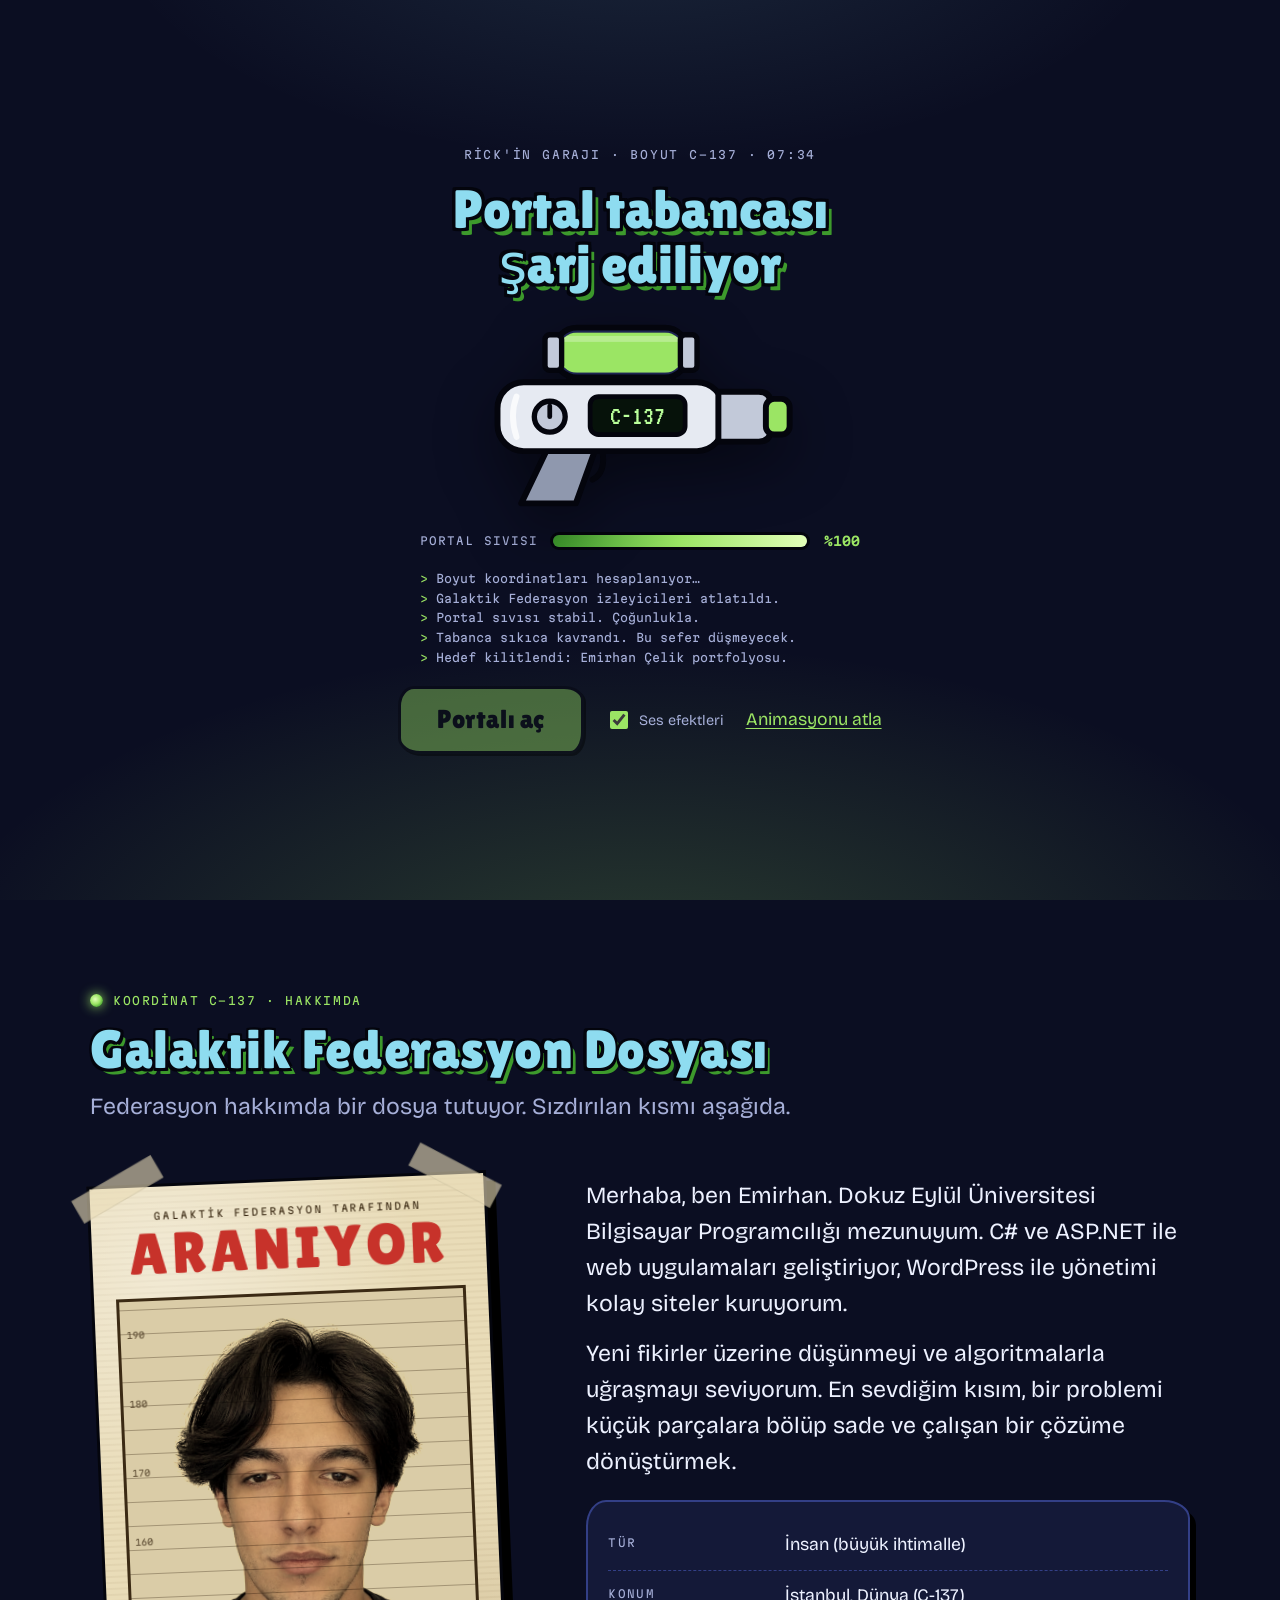
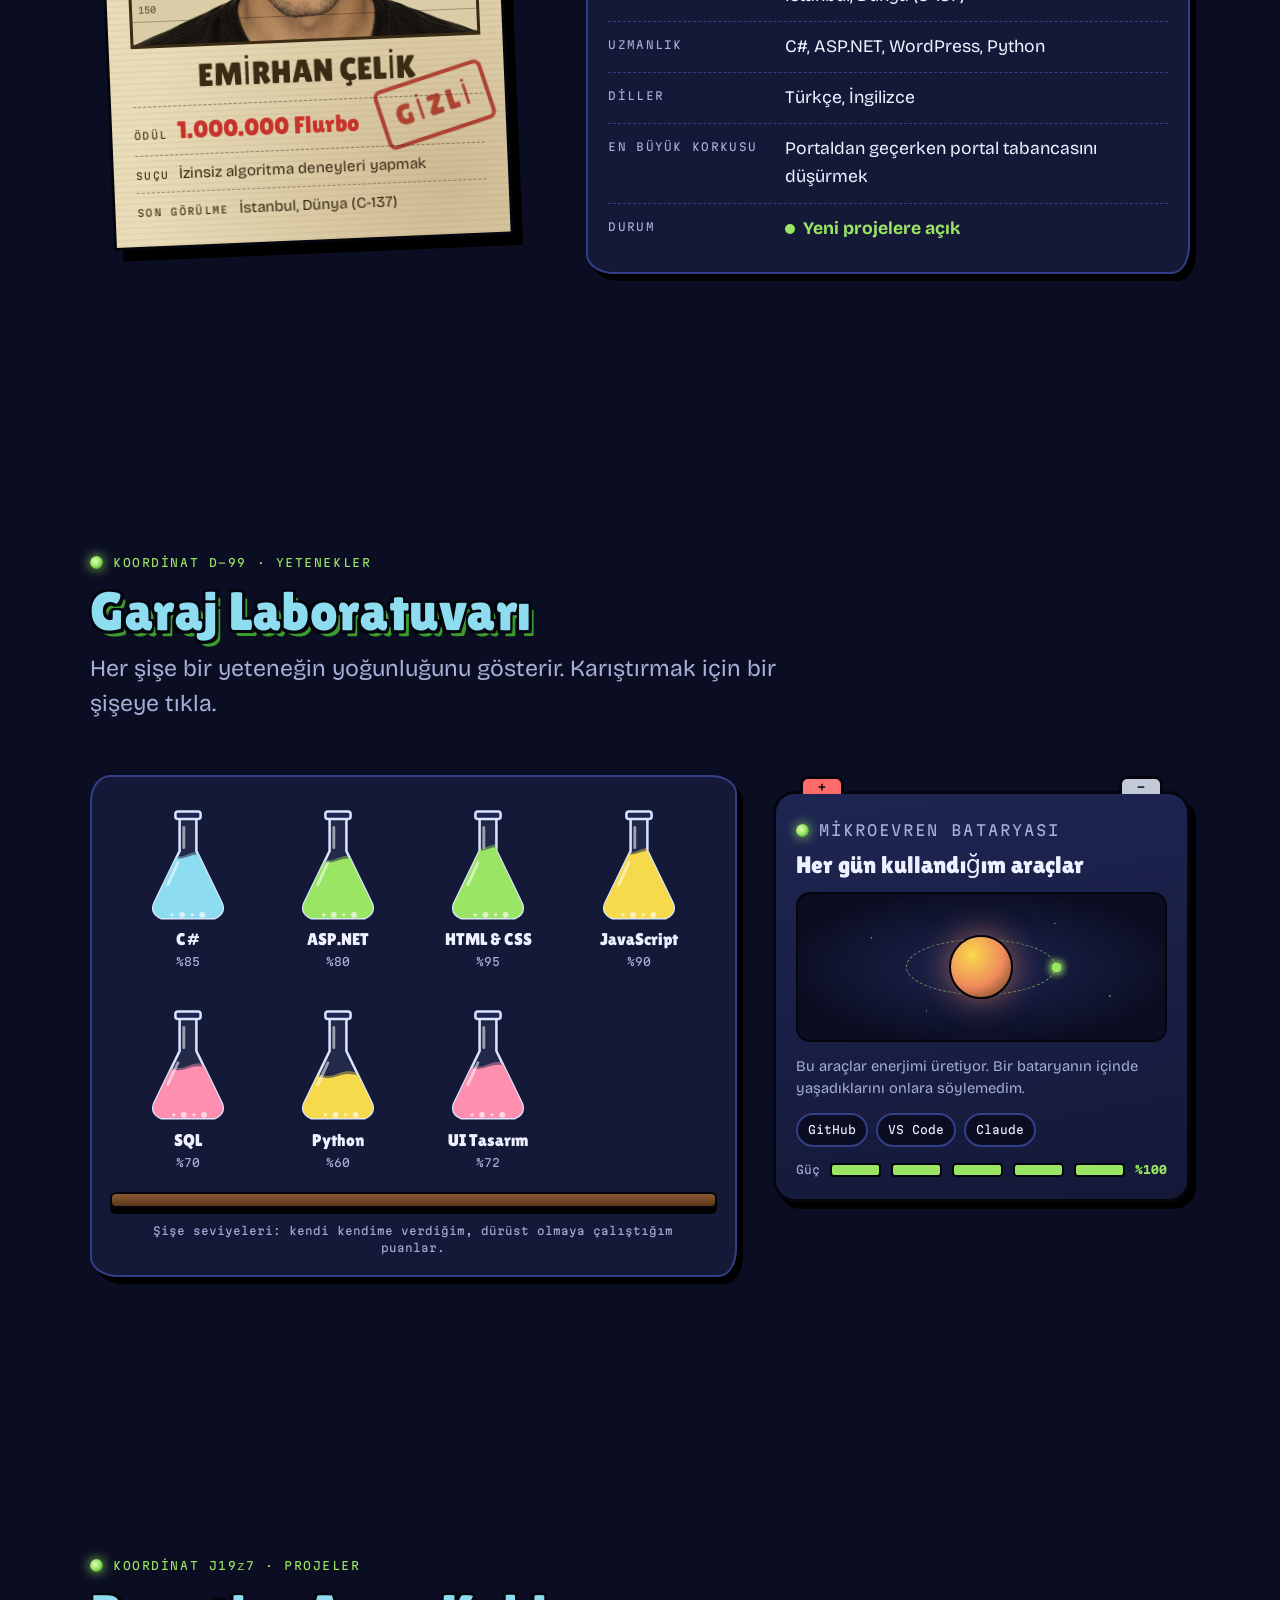
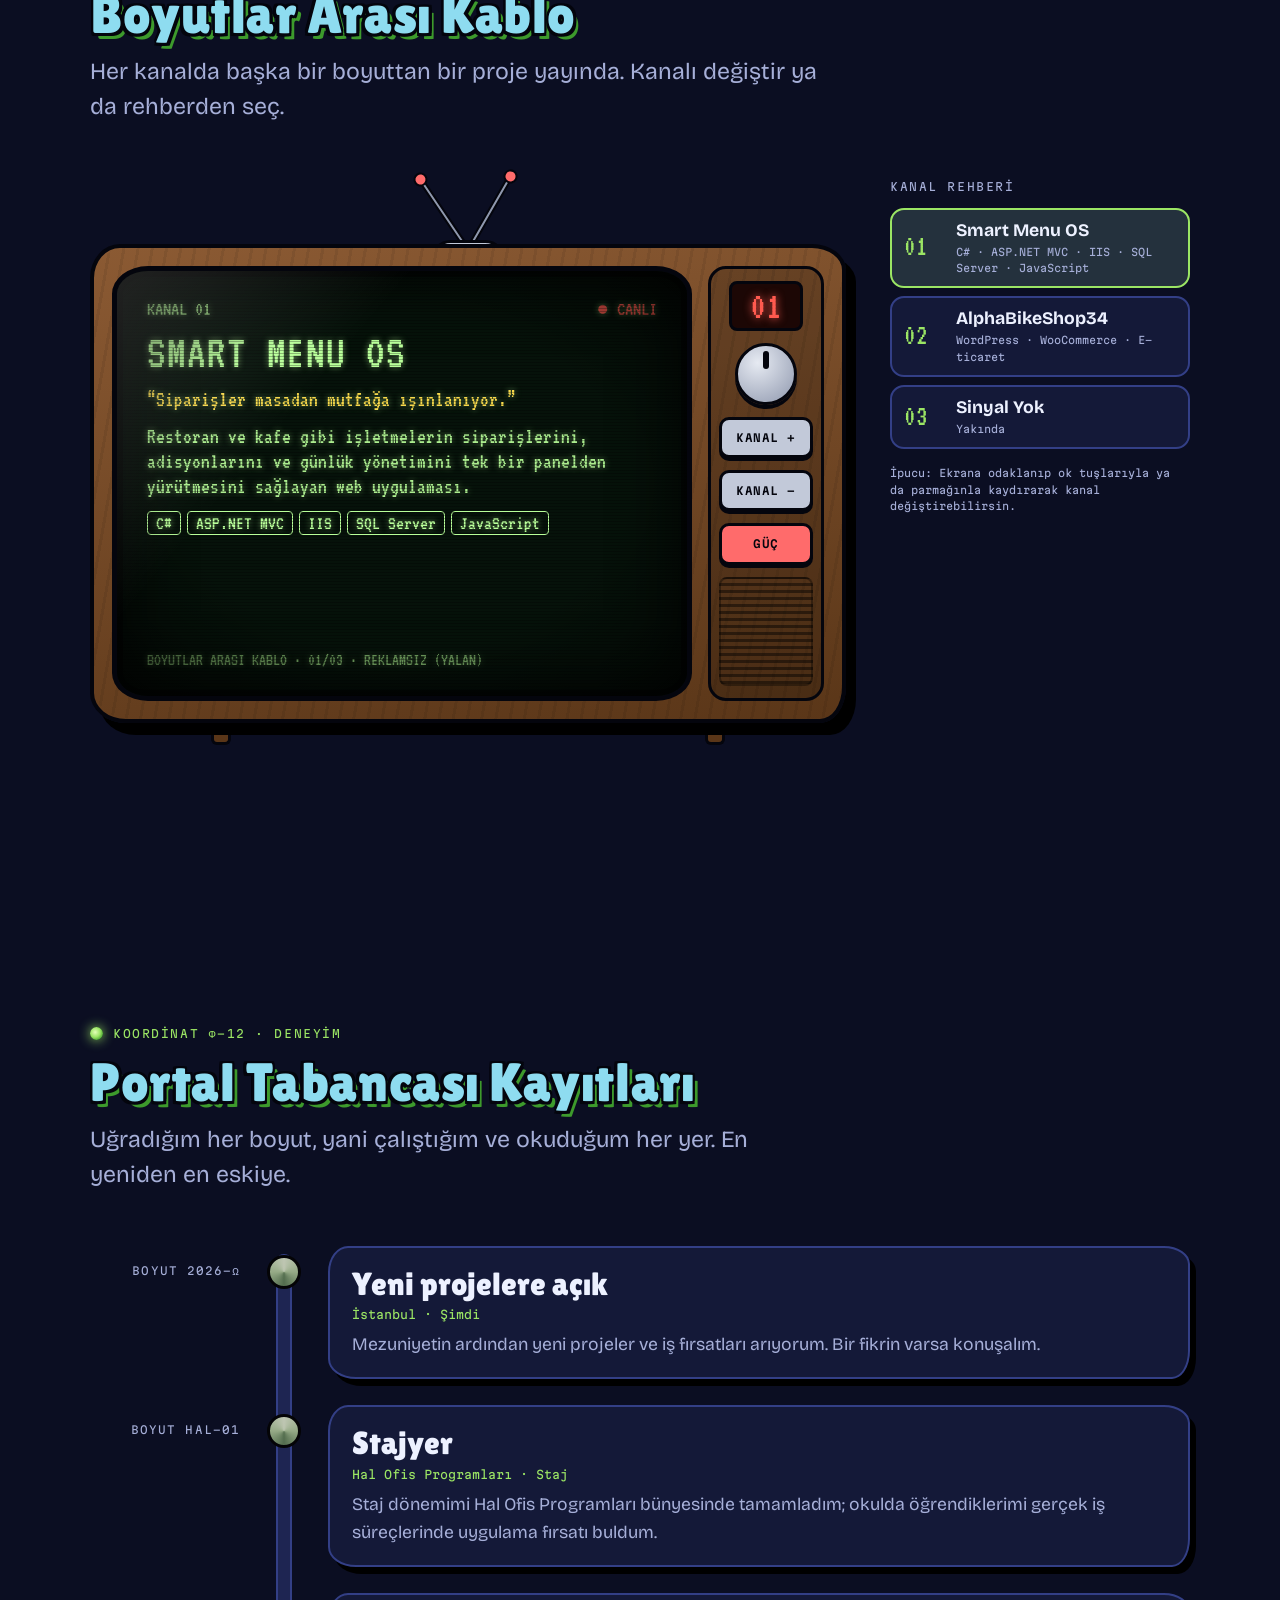
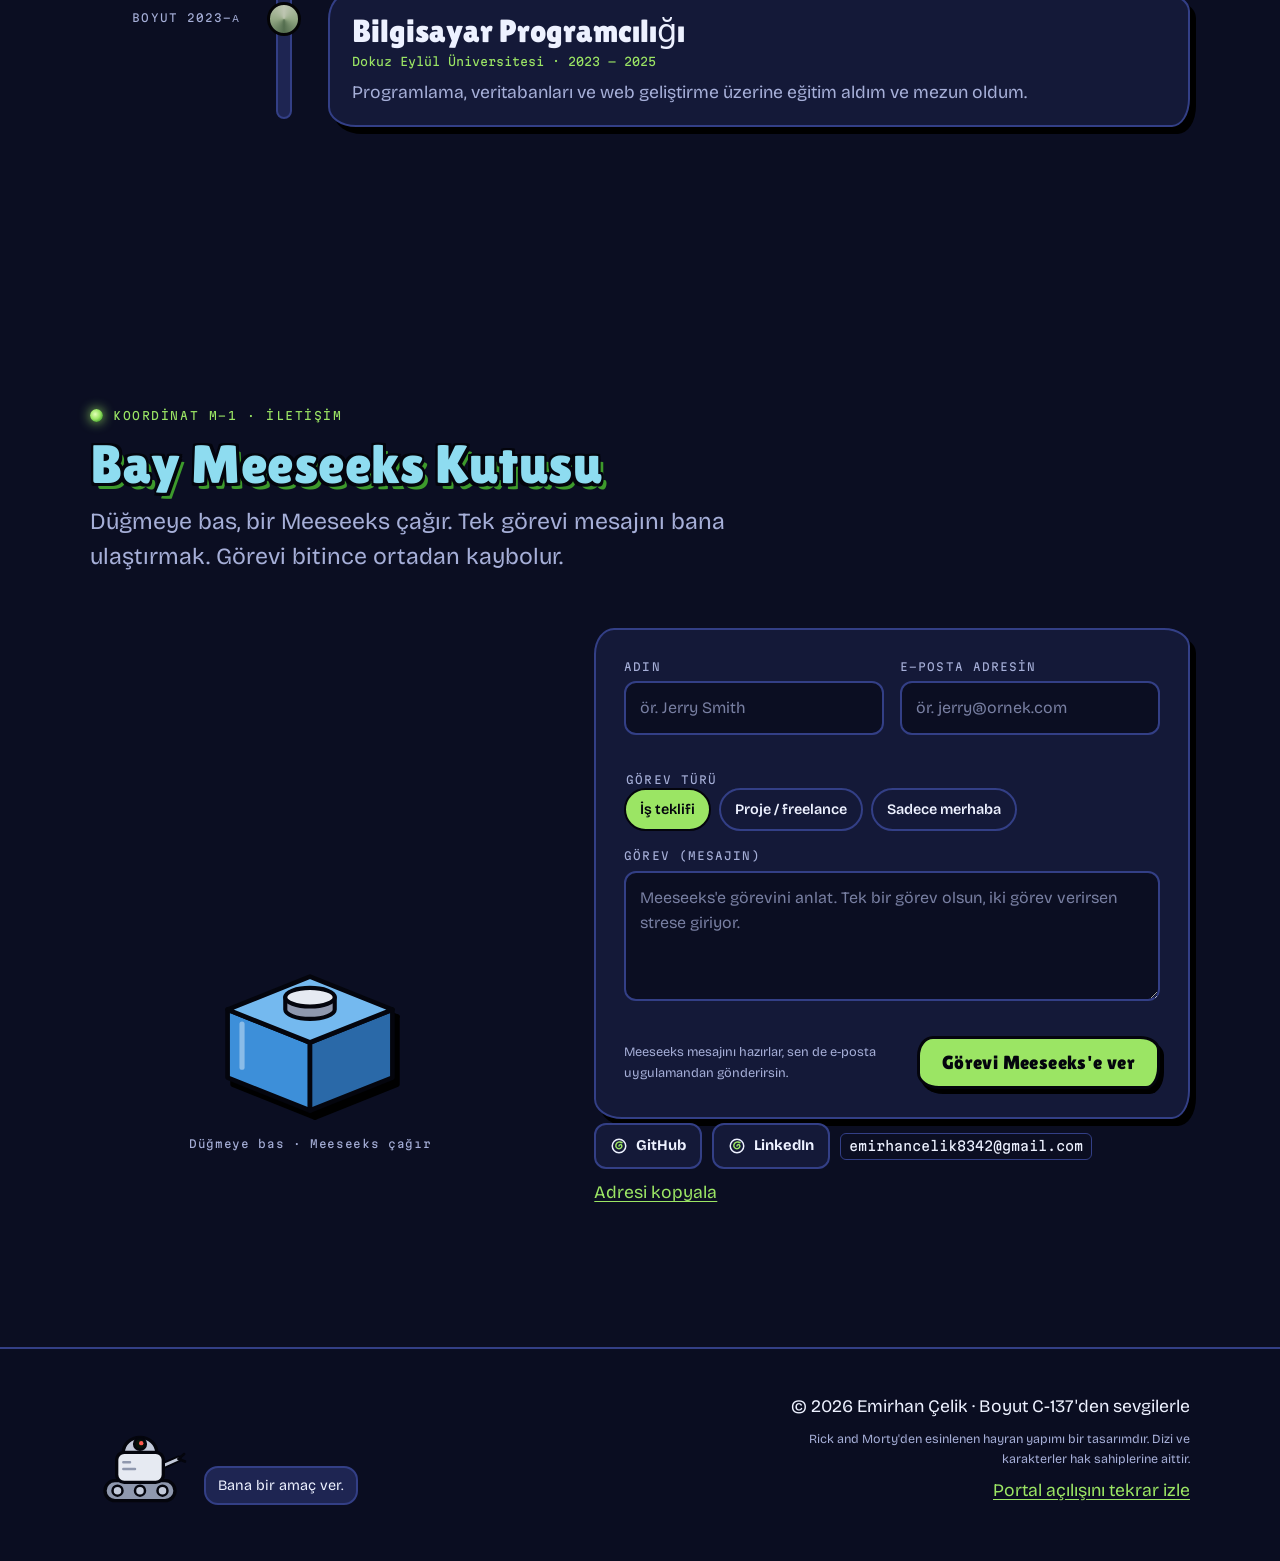
==== index.html @ cc5834f5 "Portal temalı portfolyo sitesi Rick and Morty'den esinlenen, portal açılışlı etkileşimli kişisel por" ====
<!doctype html>
<html lang="tr">
<head>
<meta charset="utf-8">
<meta name="viewport" content="width=device-width, initial-scale=1, viewport-fit=cover">
<title>Emirhan Çelik · Portfolyo</title>
<meta name="description" content="Emirhan Çelik — Bilgisayar Programcısı. C#, ASP.NET, WordPress ve Python ile geliştirdiğim projeler; boyutlar arası portal temalı portfolyo.">
<meta name="author" content="Emirhan Çelik">
<meta name="theme-color" content="#0b0e22">
<link rel="canonical" href="https://xarquire.github.io/">
<link rel="icon" href="data:image/svg+xml,%3Csvg xmlns='http://www.w3.org/2000/svg' viewBox='0 0 64 64'%3E%3Cdefs%3E%3CradialGradient id='g'%3E%3Cstop offset='0' stop-color='%23f4ffe0'/%3E%3Cstop offset='.4' stop-color='%239be564'/%3E%3Cstop offset='1' stop-color='%233d9a2c'/%3E%3C/radialGradient%3E%3C/defs%3E%3Ccircle cx='32' cy='32' r='28' fill='url(%23g)' stroke='%2304050d' stroke-width='4'/%3E%3Cpath d='M32 32c0-5 6-6 9-3s-1 12-9 12-14-6-11-14 13-12 21-7' fill='none' stroke='%23e3ffb8' stroke-width='4' stroke-linecap='round'/%3E%3C/svg%3E">
<!-- Paylaşım kartı (LinkedIn, WhatsApp, X vb.) -->
<meta property="og:type" content="website">
<meta property="og:locale" content="tr_TR">
<meta property="og:site_name" content="Emirhan Çelik">
<meta property="og:title" content="Emirhan Çelik · Portfolyo">
<meta property="og:description" content="Bilgisayar Programcısı. C#, ASP.NET, WordPress ve Python ile geliştirdiğim projeler. Portaldan geç ve keşfet.">
<meta property="og:url" content="https://xarquire.github.io/">
<meta property="og:image" content="https://xarquire.github.io/og.jpg">
<meta property="og:image:width" content="1200">
<meta property="og:image:height" content="630">
<meta property="og:image:alt" content="Emirhan Çelik, Bilgisayar Programcısı. Yanında yeşil bir portal.">
<meta name="twitter:card" content="summary_large_image">
<link rel="preconnect" href="https://fonts.googleapis.com">
<link rel="preconnect" href="https://fonts.gstatic.com" crossorigin>
<link rel="stylesheet" href="https://fonts.googleapis.com/css2?family=Bricolage+Grotesque:opsz,wght@12..96,400..800&family=Lilita+One&family=Martian+Mono:wght@400;600&family=VT323&display=swap">
<script>
(function () {
  var r = document.documentElement;
  r.lang = 'tr';
  try { var d = localStorage.getItem('portal:dim'); if (d) r.dataset.dim = JSON.parse(d); } catch (e) {}
  var reduce = window.matchMedia && matchMedia('(prefers-reduced-motion: reduce)').matches;
  var seen = false;
  try { seen = sessionStorage.getItem('portal:opened') === '1'; } catch (e) {}
  if (!reduce && !seen) r.classList.add('intro-on');
})();
</script>
<style>
/* Layout: ince mürekkep çizgili çizgi film panelleri, canlı bir yıldız alanının üstünde yüzer; her bölüm portal ağında bir duraktır ve aralarındaki her geçiş bir portaldan yapılır. */
:root{
  /* Boyut C-137 (varsayılan) */
  --space:#0b0e22;
  --space-2:#141938;
  --space-3:#1e2552;
  --edge:#333f86;
  --ink:#04050d;
  --drop:#000000;
  --portal:#9be564;
  --portal-deep:#3d9a2c;
  --portal-glow:#e3ffb8;
  --cyan:#8edcf0;
  --yellow:#f7d94c;
  --pink:#ff8fb1;
  --danger:#ff6b6b;
  --text:#edf1ff;
  --muted:#a6afd8;
  --star:#ffffff;
  --planet-a:#f08a5d;
  --planet-b:#6c8cff;
  --planet-c:#c58bf2;
  --glass:#d8e6ff;
  --paper:#e9dcb8;
  --paper-ink:#3b2a14;
  --stamp:#c7322a;
  --wood:#8b5a33;
  --wood-dark:#5a3618;
  --screen:#06120a;
  --phosphor:#b9ff9a;
  --led:#ff5a4f;
  --led-bg:#1c0705;
  --metal:#e6eaf2;
  --metal-2:#c2c9d9;
  --metal-3:#8f98ae;
  --mee:#83cdf2;
  --box:#3d8fd9;
  --box-2:#2a69a8;
  --box-top:#74b9ef;
  --skin:#f6c2ad;
  --pickle:#6cbc3a;
  --pickle-2:#4e9426;
  --sauce:#d8433a;
  --seed:#a8683a;
  --bubble:#ffffff;
  --bubble-ink:#04050d;

  --font-display:"Lilita One","Arial Rounded MT Bold","Trebuchet MS",system-ui,sans-serif;
  --font-body:"Bricolage Grotesque","Segoe UI",system-ui,-apple-system,sans-serif;
  --font-mono:"Martian Mono",ui-monospace,"Cascadia Mono",Consolas,monospace;
  --font-tv:"VT323",ui-monospace,"Courier New",monospace;

  --step--1:clamp(.8rem,.78rem + .1vw,.88rem);
  --step-0:clamp(1rem,.96rem + .2vw,1.1rem);
  --step-1:clamp(1.2rem,1.1rem + .5vw,1.45rem);
  --step-2:clamp(1.5rem,1.3rem + 1vw,2rem);
  --step-3:clamp(2.1rem,1.6rem + 2.4vw,3.4rem);
  --step-4:clamp(3rem,1.6rem + 6vw,6.6rem);

  --beat:.536s;
  color-scheme:dark;
}
:root[data-dim="cronenberg"]{
  --space:#1a0812; --space-2:#2a0f1e; --space-3:#3d1630; --edge:#6a2848;
  --portal:#ff7fa8; --portal-deep:#b52f61; --portal-glow:#ffd3e1;
  --cyan:#ffc2a8; --yellow:#ffd36e; --pink:#c9a2ff;
  --text:#fff0f4; --muted:#dcaabb;
  --star:#ffd6e4; --planet-a:#a8304f; --planet-b:#e86a8e; --planet-c:#7d3a8c;
  --wood:#b4566e; --wood-dark:#6e2238; --mee:#f5a3c0; --box:#c2457a; --box-2:#8a2652; --box-top:#ef8ab3;
  --pickle:#c46a8c; --pickle-2:#933e62;
}
:root[data-dim="gunduz"]{
  --space:#dceefc; --space-2:#fbfdff; --space-3:#e8f2fb; --edge:#0d1330;
  --ink:#0d1330; --drop:#0d1330;
  --portal:#4caf2a; --portal-deep:#2d7a17; --portal-glow:#c9f59a;
  --cyan:#1f87a8; --yellow:#f2c200; --pink:#d4457a; --danger:#d93636;
  --text:#0d1330; --muted:#46517c;
  --star:#2b3a6b; --planet-a:#ffb08a; --planet-b:#8fb0ff; --planet-c:#d6b2ff;
  --glass:#0d1330;
  color-scheme:light;
}

*,*::before,*::after{box-sizing:border-box}
html{-webkit-text-size-adjust:100%;background:var(--space)}
html.intro-on{overflow:hidden}
body{margin:0;background:var(--space);color:var(--text);font-family:var(--font-body);font-size:var(--step-0);line-height:1.6;overflow-x:clip;transition:background-color .5s,color .5s}
[hidden]{display:none!important}
img,svg,canvas{max-width:100%}
a{color:var(--portal)}
button{font:inherit;color:inherit}
:focus-visible{outline:3px solid var(--yellow);outline-offset:3px;border-radius:6px}
::selection{background:var(--portal);color:var(--ink)}
.sr-only{position:absolute!important;width:1px;height:1px;padding:0;margin:-1px;overflow:hidden;clip:rect(0 0 0 0);white-space:nowrap;border:0}
.mono{font-family:var(--font-mono)}

@media (pointer:fine){
  html.gun-cursor,html.gun-cursor body{cursor:var(--cur,auto)}
  html.gun-cursor a,html.gun-cursor button,html.gun-cursor label,html.gun-cursor summary,html.gun-cursor .floater{cursor:var(--cur-hot,pointer)}
  html.gun-cursor input,html.gun-cursor textarea{cursor:text}
}

/* Katmanlar */
#space{position:fixed;inset:0;width:100%;height:100%;z-index:0;pointer-events:none;display:block}
#fx{position:fixed;inset:0;width:100%;height:100%;z-index:90;pointer-events:none;display:block}
main,.foot{position:relative;z-index:1}
.wrap{width:min(1180px,100%);margin-inline:auto;padding-inline:clamp(16px,4vw,40px)}

/* ============ ÜST ÇUBUK ============ */
.bar{position:fixed;top:0;left:0;right:0;z-index:50;padding-top:env(safe-area-inset-top,0px)}
.bar::before{content:"";position:absolute;inset:0;background:color-mix(in srgb,var(--space) 80%,transparent);backdrop-filter:blur(10px);-webkit-backdrop-filter:blur(10px);border-bottom:2px solid var(--edge);z-index:-1}
.bar-inner{display:flex;align-items:center;gap:14px;width:min(1240px,100%);margin-inline:auto;padding:10px clamp(16px,3vw,32px)}
.brand{display:flex;align-items:center;gap:10px;text-decoration:none;color:var(--text);min-width:0}
.brand-portal{width:34px;height:34px;flex:none;border-radius:50%;background:conic-gradient(from 0deg,var(--portal-glow),var(--portal),var(--portal-deep),var(--portal),var(--portal-glow));box-shadow:0 0 14px var(--portal),inset 0 0 0 3px var(--ink);animation:spin 5s linear infinite}
.brand-text{display:grid;line-height:1.1;min-width:0}
.brand-text b{font-family:var(--font-display);font-weight:400;font-size:1.1rem;letter-spacing:.02em;white-space:nowrap;overflow:hidden;text-overflow:ellipsis}
.brand-text small{font-family:var(--font-mono);font-size:.62rem;letter-spacing:.14em;color:var(--portal);text-transform:uppercase;white-space:nowrap}
.nav{display:flex;gap:4px;margin-left:auto}
.nav a,.mobile-nav a{position:relative;color:var(--text);text-decoration:none;font-weight:600;font-size:.95rem;padding:8px 12px;border-radius:10px}
.nav a::after{content:"";position:absolute;left:12px;right:12px;bottom:3px;height:3px;border-radius:3px;background:var(--portal);transform:scaleX(0);transform-origin:left;transition:transform .25s}
.nav a:hover::after,.nav a[aria-current="true"]::after{transform:scaleX(1)}
.nav a[aria-current="true"]{color:var(--portal)}
.tools{display:flex;gap:8px;align-items:center}
.nav + .tools{margin-left:8px}
.tool{display:inline-flex;align-items:center;gap:8px;height:40px;padding:0 12px;border:2px solid var(--edge);border-radius:12px;background:var(--space-2);color:var(--text);font-family:var(--font-mono);font-size:.7rem;font-weight:600;letter-spacing:.04em;cursor:pointer;white-space:nowrap;transition:border-color .2s,box-shadow .2s,transform .15s}
.tool:hover{border-color:var(--portal);transform:translateY(-1px)}
.tool svg{width:20px;height:20px;flex:none}
.tool[aria-pressed="true"]{border-color:var(--portal);box-shadow:0 0 0 2px color-mix(in srgb,var(--portal) 40%,transparent),0 0 16px color-mix(in srgb,var(--portal) 45%,transparent)}
.tool .off-slash{display:none}
#soundBtn[aria-pressed="false"] .off-slash{display:inline}
#soundBtn[aria-pressed="false"] .waves{display:none}
.menu-btn{display:none}
.bar-progress{position:absolute;left:0;bottom:-2px;height:3px;width:100%;transform-origin:left;transform:scaleX(var(--p,0));background:linear-gradient(90deg,var(--portal-deep),var(--portal),var(--portal-glow));box-shadow:0 0 10px var(--portal)}
.mobile-nav{display:grid;gap:2px;padding:8px 16px 18px;border-bottom:2px solid var(--edge);background:var(--space-2)}
.mobile-nav a{font-family:var(--font-display);font-weight:400;font-size:1.4rem;padding:10px 4px;border-bottom:1px dashed var(--edge)}
.mobile-nav a[aria-current="true"]{color:var(--portal)}
@media (max-width:1180px){.tool-label{display:none}.tool{padding:0 10px}}
@media (max-width:1000px){.nav{display:none}.menu-btn{display:inline-flex}.tools{margin-left:auto}}
@media (max-width:480px){.tools{gap:5px}.tool{padding:0 8px;height:38px}.brand-text{display:none}}

/* Rozet paneli */
.badge-panel{position:fixed;top:calc(70px + env(safe-area-inset-top,0px));right:clamp(12px,3vw,32px);z-index:60;width:min(360px,calc(100vw - 32px));max-height:calc(100vh - 100px);overflow:auto;background:var(--space-2);border:2.5px solid var(--edge);border-radius:18px;box-shadow:6px 7px 0 var(--drop);padding:16px 16px 10px}
.bp-head{display:flex;justify-content:space-between;align-items:baseline;gap:10px;margin-bottom:8px}
.bp-head b{font-family:var(--font-display);font-weight:400;font-size:1.3rem}
.bp-head span{font-family:var(--font-mono);font-size:.7rem;color:var(--muted)}
.bdg-list{list-style:none;margin:0;padding:0;display:grid}
.bdg{display:grid;grid-template-columns:30px minmax(0,1fr);gap:12px;align-items:center;padding:9px 0;border-top:1px dashed var(--edge)}
.bdg b{display:block;font-size:.92rem}
.bdg small{display:block;font-size:.78rem;color:var(--muted);line-height:1.35}
.bdg-ico{width:30px;height:30px;border-radius:50%;border:2px dashed var(--edge)}
.bdg.got .bdg-ico{border:2px solid var(--ink);background:conic-gradient(var(--portal-glow),var(--portal),var(--portal-deep),var(--portal),var(--portal-glow));box-shadow:0 0 10px var(--portal)}
.bdg.got small{color:var(--portal)}

/* ============ GİRİŞ (portal tabancası) ============ */
.intro{position:fixed;inset:0;z-index:85;display:none;place-items:center;padding:24px 16px;overflow:auto;background:radial-gradient(ellipse 80% 55% at 50% 110%,color-mix(in srgb,var(--portal) 22%,transparent),transparent 70%),radial-gradient(ellipse 60% 40% at 50% -10%,color-mix(in srgb,var(--cyan) 12%,transparent),transparent 70%),var(--space)}
html.intro-on .intro{display:grid}
.intro-inner{width:min(640px,100%);display:grid;gap:18px;justify-items:center;text-align:center}
.intro-eyebrow{margin:0;font-family:var(--font-mono);font-size:.7rem;letter-spacing:.16em;text-transform:uppercase;color:var(--muted)}
.intro-title{margin:0;font-family:var(--font-display);font-weight:400;font-size:var(--step-3);line-height:1.02;color:var(--cyan);text-wrap:balance;text-shadow:0 3px 0 var(--ink),3px 0 0 var(--ink),-3px 0 0 var(--ink),0 -3px 0 var(--ink),3px 3px 0 var(--ink),-3px 3px 0 var(--ink),3px -3px 0 var(--ink),-3px -3px 0 var(--ink),6px 7px 0 var(--portal-deep)}
.gun{width:min(380px,82vw);height:auto;overflow:visible;filter:drop-shadow(0 20px 30px rgba(0,0,0,.45))}
.gun.charged #muzzle{animation:muzzle 1s ease-in-out infinite alternate}
.gun.recoil{animation:recoil .4s cubic-bezier(.2,1.6,.4,1)}
.charge{display:flex;align-items:center;gap:12px;width:min(440px,100%)}
.charge-label{font-family:var(--font-mono);font-size:.68rem;letter-spacing:.1em;text-transform:uppercase;color:var(--muted);white-space:nowrap}
.charge-bar{flex:1;height:18px;border:3px solid var(--ink);border-radius:999px;background:var(--space-3);overflow:hidden;box-shadow:inset 0 3px 0 rgba(0,0,0,.35)}
#chargeFill{display:block;height:100%;width:0;background:linear-gradient(90deg,var(--portal-deep),var(--portal),var(--portal-glow));box-shadow:0 0 16px var(--portal)}
#chargePct{font-family:var(--font-mono);font-size:.8rem;font-weight:600;color:var(--portal);min-width:4.2ch;text-align:right;font-variant-numeric:tabular-nums}
.intro-log{list-style:none;margin:0;padding:0;font-family:var(--font-mono);font-size:.72rem;line-height:1.7;color:var(--muted);text-align:left;min-height:8.6em;width:min(440px,100%)}
.intro-log li{animation:logIn .3s ease-out}
.intro-log li::before{content:"> ";color:var(--portal)}
.intro-actions{display:flex;flex-wrap:wrap;gap:14px 22px;align-items:center;justify-content:center}
.check{display:inline-flex;align-items:center;gap:8px;font-size:.9rem;color:var(--muted);cursor:pointer}
.check input{width:18px;height:18px;accent-color:var(--portal)}
.shot{position:fixed;left:0;top:0;width:30px;height:30px;margin:-15px 0 0 -15px;border-radius:50%;z-index:92;pointer-events:none;background:radial-gradient(circle,var(--portal-glow) 0 30%,var(--portal) 55%,transparent 72%);box-shadow:0 0 26px 10px color-mix(in srgb,var(--portal) 70%,transparent)}

/* ============ ORTAK ============ */
.sec{padding-block:clamp(80px,11vw,140px);scroll-margin-top:60px}
.sec-head{display:grid;gap:12px;margin-bottom:clamp(30px,4.5vw,54px);max-width:740px}
.eyebrow{margin:0;font-family:var(--font-mono);font-size:.7rem;letter-spacing:.14em;text-transform:uppercase;color:var(--portal);display:inline-flex;align-items:center;gap:10px;flex-wrap:wrap}
.eyebrow::before{content:"";width:13px;height:13px;flex:none;border-radius:50%;background:radial-gradient(circle at 40% 40%,var(--portal-glow),var(--portal) 45%,var(--portal-deep) 80%);box-shadow:0 0 12px var(--portal)}
.h-display{margin:0;font-family:var(--font-display);font-weight:400;font-size:var(--step-3);line-height:1.02;letter-spacing:.01em;color:var(--cyan);text-wrap:balance;text-shadow:0 2.5px 0 var(--ink),2.5px 0 0 var(--ink),-2.5px 0 0 var(--ink),0 -2.5px 0 var(--ink),2.5px 2.5px 0 var(--ink),-2.5px 2.5px 0 var(--ink),2.5px -2.5px 0 var(--ink),-2.5px -2.5px 0 var(--ink),5px 6px 0 var(--portal-deep)}
.lede{margin:0;color:var(--muted);max-width:60ch;font-size:var(--step-1);line-height:1.5}
.panel{background:var(--space-2);border:2.5px solid var(--edge);border-radius:20px 26px 18px 28px/26px 18px 28px 20px;box-shadow:6px 7px 0 var(--drop)}
.btn{--bg:var(--portal);--fg:var(--ink);display:inline-flex;align-items:center;justify-content:center;gap:10px;font-family:var(--font-display);font-weight:400;font-size:1.2rem;letter-spacing:.02em;line-height:1;color:var(--fg);background:var(--bg);border:3px solid var(--ink);border-radius:16px 20px 14px 22px/20px 14px 22px 16px;padding:14px 22px;box-shadow:4px 5px 0 var(--drop);text-decoration:none;cursor:pointer;transition:transform .15s,box-shadow .15s,opacity .2s}
.btn:hover{transform:translate(-2px,-2px);box-shadow:6px 7px 0 var(--drop)}
.btn:active{transform:translate(2px,3px);box-shadow:1px 1px 0 var(--drop)}
.btn.alt{--bg:var(--yellow)}
.btn.ghost{--bg:var(--space-3);--fg:var(--text);border-color:var(--edge)}
.btn.big{font-size:1.6rem;padding:18px 36px}
.btn:disabled{opacity:.4;transform:none;box-shadow:2px 2px 0 var(--drop);cursor:not-allowed}
#openPortal:not(:disabled){animation:pulse 1.3s ease-in-out infinite}
.link-btn{background:none;border:0;padding:0;color:var(--portal);font:inherit;text-decoration:underline;text-underline-offset:3px;cursor:pointer}

/* ============ KAHRAMAN ============ */
.hero{padding-top:calc(clamp(96px,12vw,140px) + env(safe-area-inset-top,0px));padding-bottom:clamp(40px,6vw,70px)}
.hero-grid{display:grid;grid-template-columns:minmax(0,1.08fr) minmax(0,.92fr);gap:clamp(24px,4vw,60px);align-items:center}
.hero-copy{display:grid;gap:18px;justify-items:start;min-width:0}
.hero-name{margin:.1em 0 0;font-family:var(--font-display);font-weight:400;font-size:var(--step-4);line-height:.92;letter-spacing:.01em;color:var(--cyan);transform:rotate(-2deg);text-wrap:balance;text-shadow:0 4px 0 var(--ink),4px 0 0 var(--ink),-4px 0 0 var(--ink),0 -4px 0 var(--ink),4px 4px 0 var(--ink),-4px 4px 0 var(--ink),4px -4px 0 var(--ink),-4px -4px 0 var(--ink),8px 9px 0 var(--portal-deep)}
.hero-name .word{display:inline-block;white-space:nowrap}
.hero-name .ch{display:inline-block;transition:transform .25s cubic-bezier(.3,1.8,.5,1)}
.hero-name .ch:hover{transform:translateY(-10px) rotate(-8deg)}
.hero.arrive .hero-name .ch{animation:drop .8s cubic-bezier(.3,1.6,.5,1) backwards;animation-delay:calc(var(--i) * 40ms + .1s)}
.role-chip{margin:0;display:inline-flex;font-family:var(--font-mono);font-size:.78rem;font-weight:600;letter-spacing:.04em;background:var(--yellow);color:var(--ink);padding:7px 14px;border:3px solid var(--ink);border-radius:999px;box-shadow:3px 4px 0 var(--drop);transform:rotate(1.5deg)}
.rick-says{margin:0;font-size:var(--step-1);line-height:1.5;max-width:36ch;min-height:6.5em}
.burp{font-family:var(--font-mono);font-style:italic;font-size:.72em;color:var(--portal);white-space:nowrap}
.caret{display:inline-block;width:.55em;height:1.05em;vertical-align:-.15em;margin-left:2px;background:var(--portal);animation:blink 1s steps(2) infinite}
.hero-cta{display:flex;flex-wrap:wrap;gap:14px;margin-top:6px}
.hero-visual{position:relative;width:100%;max-width:540px;aspect-ratio:1;margin-inline:auto}
#heroPortal{position:absolute;inset:0;width:100%;height:100%;display:block}
.floater{position:absolute;left:50%;top:50%;width:56px;height:56px;margin:-28px 0 0 -28px;padding:0;border:0;background:none;border-radius:50%;will-change:transform,opacity;filter:drop-shadow(2px 3px 0 var(--drop));cursor:pointer}
.floater svg{width:100%;height:100%;display:block;overflow:visible}
.floater:hover svg,.floater:focus-visible svg{transform:scale(1.15)}
.hero-hint{position:absolute;left:0;right:0;bottom:-6px;margin:0;text-align:center;font-family:var(--font-mono);font-size:.66rem;letter-spacing:.12em;text-transform:uppercase;color:var(--muted)}

/* Haber bandı */
.ticker{position:relative;display:flex;align-items:stretch;border-block:2.5px solid var(--edge);background:var(--space-2);overflow:hidden}
.ticker-label{position:relative;z-index:1;flex:none;display:flex;align-items:center;background:var(--danger);color:var(--ink);font-family:var(--font-mono);font-weight:600;font-size:.68rem;letter-spacing:.12em;padding:12px 16px;border-right:3px solid var(--ink)}
.ticker-view{overflow:hidden;flex:1;min-width:0;display:flex;align-items:center}
.ticker-track{display:flex;width:max-content;animation:tick 55s linear infinite}
.ticker:hover .ticker-track{animation-play-state:paused}
.ticker-set{display:flex;gap:48px;padding-right:48px;font-family:var(--font-mono);font-size:.76rem;color:var(--muted);white-space:nowrap}
.ticker-set span::before{content:"◆ ";color:var(--portal)}

/* ============ HAKKIMDA: Federasyon dosyası ============ */
.about-grid{display:grid;grid-template-columns:minmax(0,.82fr) minmax(0,1.18fr);gap:clamp(32px,6vw,80px);align-items:start}
.poster{position:relative;width:100%;max-width:400px;margin-inline:auto;padding:22px 22px 24px;color:var(--paper-ink);background-color:var(--paper);background-image:radial-gradient(circle at 18% 12%,rgba(255,255,255,.4),transparent 38%),radial-gradient(circle at 85% 92%,rgba(110,70,20,.22),transparent 45%),repeating-linear-gradient(0deg,rgba(90,60,20,.05) 0 2px,transparent 2px 6px);border:3px solid var(--ink);box-shadow:9px 11px 0 var(--drop);transform:rotate(-2.4deg);transition:transform .4s cubic-bezier(.3,1.5,.5,1)}
.poster:hover{transform:rotate(0) scale(1.01)}
.poster::before,.poster::after{content:"";position:absolute;width:92px;height:26px;background:color-mix(in srgb,var(--paper) 60%,transparent);border:1px solid rgba(0,0,0,.08);top:-12px}
.poster::before{left:-18px;transform:rotate(-28deg)}
.poster::after{right:-18px;transform:rotate(30deg)}
.poster-kicker{margin:0;text-align:center;font-family:var(--font-mono);font-size:.6rem;letter-spacing:.2em;text-transform:uppercase}
.poster-title{margin:2px 0 0;text-align:center;font-family:var(--font-display);font-weight:400;font-size:clamp(2.6rem,7vw,3.6rem);letter-spacing:.08em;line-height:1;color:var(--stamp)}
.mugshot{position:relative;margin:14px 0 12px;aspect-ratio:1/1;max-width:100%;border:3px solid var(--paper-ink);overflow:hidden;background:repeating-linear-gradient(0deg,transparent 0 23px,rgba(59,42,20,.35) 23px 24px),color-mix(in srgb,var(--paper) 70%,#b8a77f)}
.mugshot svg{position:absolute;inset:0;width:100%;height:100%}
.mugshot img{position:absolute;inset:0;width:100%;height:100%;object-fit:cover;object-position:50% 40%;filter:grayscale(.25) sepia(.3) contrast(1.06);mix-blend-mode:multiply}
.mug-marks{position:absolute;left:6px;top:0;bottom:0;display:flex;flex-direction:column;justify-content:space-around;font-family:var(--font-mono);font-size:.55rem;opacity:.75}
.poster-name{margin:0;text-align:center;font-family:var(--font-display);font-weight:400;font-size:clamp(1.5rem,4vw,2rem);line-height:1.05;text-transform:uppercase;text-wrap:balance}
.poster dl{margin:12px 0 0;display:grid;gap:8px}
.poster dl div{display:grid;grid-template-columns:auto minmax(0,1fr);gap:10px;align-items:baseline;border-top:1.5px dashed rgba(59,42,20,.45);padding-top:8px}
.poster dt{font-family:var(--font-mono);font-size:.6rem;letter-spacing:.14em;text-transform:uppercase}
.poster dd{margin:0;font-size:.95rem;line-height:1.35}
.poster .bounty{font-family:var(--font-display);font-size:1.5rem;color:var(--stamp)}
.stamp{position:absolute;right:14px;bottom:15%;padding:4px 12px;border:4px solid var(--stamp);border-radius:8px;color:var(--stamp);font-family:var(--font-display);font-size:1.8rem;letter-spacing:.12em;transform:rotate(-16deg);opacity:.82;mix-blend-mode:multiply;pointer-events:none}
.about-copy{display:grid;gap:20px;min-width:0}
.bio{display:grid;gap:14px;font-size:var(--step-1);line-height:1.55;max-width:58ch}
.bio p{margin:0}
.file{margin:0;padding:18px 20px;display:grid;gap:0}
.file-row{display:grid;grid-template-columns:minmax(110px,.42fr) minmax(0,1fr);gap:16px;padding:11px 0;border-top:1px dashed var(--edge)}
.file-row:first-child{border-top:0}
.file dt{font-family:var(--font-mono);font-size:.68rem;letter-spacing:.12em;text-transform:uppercase;color:var(--muted);padding-top:3px}
.file dd{margin:0;min-width:0}
.status{display:inline-flex;align-items:center;gap:8px;font-weight:700;color:var(--portal)}
.status::before{content:"";width:10px;height:10px;border-radius:50%;background:var(--portal);box-shadow:0 0 0 0 var(--portal);animation:ping 1.8s infinite}

/* ============ LABORATUVAR ============ */
.lab{display:grid;grid-template-columns:minmax(0,1.55fr) minmax(0,1fr);gap:clamp(22px,3vw,36px);align-items:start}
.shelf{padding:26px clamp(14px,2.4vw,26px) 18px;min-width:0}
.flasks{list-style:none;margin:0;padding:0;display:grid;grid-template-columns:repeat(auto-fill,minmax(112px,1fr));gap:22px 10px}
.flask{width:100%;display:grid;justify-items:center;gap:4px;padding:6px 4px 10px;background:none;border:0;border-radius:16px;color:var(--text);cursor:pointer}
.flask svg{width:84px;height:auto;overflow:visible;transform-origin:50% 95%}
.flask:hover svg,.flask:focus-visible svg{animation:wobble .7s ease-in-out}
.flask .glass{fill:color-mix(in srgb,var(--glass) 8%,transparent);stroke:var(--glass);stroke-width:3;stroke-linejoin:round}
.flask .rim{fill:var(--space-3);stroke:var(--glass);stroke-width:3}
.flask .shine{fill:none;stroke:#fff;stroke-opacity:.55;stroke-width:3.5;stroke-linecap:round}
.flask .liq{transform:translateY(calc(var(--top) * 1px));transition:transform 1.6s cubic-bezier(.25,1.25,.45,1);transition-delay:var(--d,0s)}
.flask.empty .liq{transform:translateY(150px)}
.flask .wave{fill:var(--liq);animation:wave 2.4s linear infinite}
.flask .wave2{fill:var(--liq);opacity:.45;animation:wave 3.6s linear infinite reverse}
.flask .bub{fill:#fff;fill-opacity:.65;animation:bubble 2.6s ease-in infinite}
.flask.foam .bub{animation-duration:.7s}
.flask .froth{opacity:0;transform-origin:50px 8px;transform:scale(.3)}
.flask.foam .froth{animation:froth 1.1s cubic-bezier(.3,1.5,.5,1)}
.flask-name{font-family:var(--font-display);font-size:1.08rem;line-height:1.1;text-align:center}
.flask-val{font-family:var(--font-mono);font-size:.7rem;color:var(--muted);font-variant-numeric:tabular-nums}
.shelf-board{height:16px;margin:10px -8px 0;border:2.5px solid var(--ink);border-radius:6px;background:linear-gradient(var(--wood),var(--wood-dark));box-shadow:0 6px 0 var(--drop)}
.shelf-note{margin:14px 0 0;font-family:var(--font-mono);font-size:.68rem;color:var(--muted);text-align:center}

.battery{position:relative;padding:24px 20px 20px;margin-top:16px;border:3px solid var(--ink);border-radius:22px;background:linear-gradient(170deg,var(--space-3),var(--space-2));box-shadow:6px 7px 0 var(--drop);min-width:0}
.terminals{position:absolute;top:-18px;left:24px;right:24px;display:flex;justify-content:space-between;pointer-events:none}
.terminals span{display:grid;place-items:center;width:44px;height:18px;border:3px solid var(--ink);border-bottom:0;border-radius:8px 8px 0 0;background:var(--metal-2);color:var(--ink);font-family:var(--font-mono);font-size:.7rem;font-weight:600;line-height:1}
.terminals span:first-child{background:var(--danger)}
.battery h3{margin:6px 0 4px;font-family:var(--font-display);font-weight:400;font-size:1.5rem;line-height:1.1}
.battery p{margin:0;color:var(--muted);font-size:.92rem;line-height:1.45}
.micro{position:relative;margin:14px 0;height:150px;max-width:100%;border-radius:14px;border:2.5px solid var(--ink);overflow:hidden;background:radial-gradient(ellipse at 50% 50%,var(--space-3),var(--space) 75%)}
.micro::before{content:"";position:absolute;inset:0;background-image:radial-gradient(1.2px 1.2px at 20% 30%,var(--star),transparent),radial-gradient(1px 1px at 70% 20%,var(--star),transparent),radial-gradient(1.4px 1.4px at 85% 70%,var(--star),transparent),radial-gradient(1px 1px at 35% 80%,var(--star),transparent),radial-gradient(1px 1px at 55% 55%,var(--star),transparent);opacity:.7}
.micro-planet{position:absolute;left:50%;top:50%;width:64px;height:64px;margin:-32px 0 0 -32px;border-radius:50%;border:2.5px solid var(--ink);background:radial-gradient(circle at 35% 30%,var(--yellow),var(--planet-a) 55%,var(--wood-dark));box-shadow:0 0 30px color-mix(in srgb,var(--planet-a) 60%,transparent)}
.micro-orbit{position:absolute;left:50%;top:50%;width:150px;height:56px;margin:-28px 0 0 -75px;border:1.5px dashed color-mix(in srgb,var(--portal) 60%,transparent);border-radius:50%}
.micro-dot{position:absolute;left:50%;top:50%;width:9px;height:9px;margin:-4.5px;border-radius:50%;background:var(--portal);box-shadow:0 0 8px var(--portal);offset-path:ellipse(75px 28px at 50% 50%);animation:orbit 6s linear infinite;animation-delay:var(--d)}
.cells{display:flex;align-items:center;gap:10px;margin-top:14px;font-family:var(--font-mono);font-size:.7rem;color:var(--muted)}
.cells i{flex:1;height:14px;border-radius:4px;background:var(--portal);border:2px solid var(--ink);animation:cell 2.4s ease-in-out infinite;animation-delay:var(--d)}
.cells b{color:var(--portal);font-variant-numeric:tabular-nums}
.chips{list-style:none;margin:14px 0 0;padding:0;display:flex;flex-wrap:wrap;gap:8px}
.chips li{font-family:var(--font-mono);font-size:.7rem;padding:6px 10px;border:2px solid var(--edge);border-radius:999px;background:var(--space)}

/* ============ KABLO TV ============ */
.tv-zone{display:grid;grid-template-columns:minmax(0,1fr) minmax(240px,300px);gap:clamp(24px,3.5vw,44px);align-items:start}
.tv{position:relative;padding-top:66px;min-width:0}
.antenna{position:absolute;left:50%;top:4px;width:200px;height:72px;transform:translateX(-50%);pointer-events:none}
.antenna i{position:absolute;bottom:4px;left:50%;width:6px;height:82px;margin-left:-3px;background:var(--metal-3);border:2px solid var(--ink);border-radius:4px;transform-origin:50% 100%}
.antenna i:nth-child(1){transform:rotate(-34deg)}
.antenna i:nth-child(2){transform:rotate(30deg)}
.antenna i::after{content:"";position:absolute;top:-12px;left:50%;width:14px;height:14px;margin-left:-7px;border-radius:50%;background:var(--danger);border:2px solid var(--ink)}
.antenna b{position:absolute;bottom:-10px;left:50%;width:76px;height:24px;margin-left:-38px;border-radius:40px 40px 6px 6px;background:var(--metal-2);border:3px solid var(--ink)}
.tv-body{position:relative;display:grid;grid-template-columns:minmax(0,1fr) 116px;gap:16px;padding:18px;background:linear-gradient(170deg,var(--wood),var(--wood-dark));border:4px solid var(--ink);border-radius:30px 34px 26px 36px/34px 26px 36px 30px;box-shadow:10px 12px 0 var(--drop)}
.tv-body::before{content:"";position:absolute;inset:0;border-radius:inherit;background:repeating-linear-gradient(100deg,rgba(0,0,0,.07) 0 3px,transparent 3px 14px);pointer-events:none}
.screen{position:relative;aspect-ratio:4/3;background:var(--screen);border:5px solid var(--ink);border-radius:36px/28px;overflow:hidden;box-shadow:inset 0 0 0 6px rgba(0,0,0,.55),inset 0 0 70px rgba(0,0,0,.85);touch-action:pan-y}
.screen:focus-visible{outline:4px solid var(--yellow);outline-offset:3px}
.screen-inner{position:absolute;inset:0;padding:clamp(16px,2.6vw,26px) clamp(18px,3vw,30px);overflow:auto;color:var(--phosphor);font-family:var(--font-tv);font-size:clamp(1.15rem,1rem + .45vw,1.42rem);line-height:1.15;text-shadow:0 0 6px color-mix(in srgb,var(--phosphor) 55%,transparent);display:flex;flex-direction:column;gap:.55em;transition:transform .35s ease-in,filter .35s,opacity .35s;scrollbar-width:thin;scrollbar-color:var(--phosphor) transparent}
.scr-top{display:flex;justify-content:space-between;gap:10px;opacity:.85;font-size:.95em}
.scr-live{color:var(--led);animation:blink 1.2s steps(2) infinite}
.scr-title{margin:0;font-family:var(--font-tv);font-weight:400;font-size:clamp(1.9rem,1.3rem + 2vw,2.9rem);line-height:.92;text-transform:uppercase;letter-spacing:.02em;text-wrap:balance}
.scr-tagline{margin:0;color:var(--yellow)}
.scr-desc{margin:0;opacity:.92}
.scr-tags{list-style:none;margin:0;padding:0;display:flex;flex-wrap:wrap;gap:6px}
.scr-tags li{border:1.5px solid currentColor;padding:0 8px;border-radius:4px;font-size:.9em}
.scr-links{display:flex;flex-wrap:wrap;gap:6px 18px;margin-top:auto}
.scr-links a{color:var(--phosphor);text-underline-offset:3px}
.scr-foot{margin:0;font-size:.8em;opacity:.55}
.screen.switching .screen-inner{animation:roll .42s steps(5)}
.static{position:absolute;inset:0;width:100%;height:100%;image-rendering:pixelated;opacity:0;pointer-events:none;transition:opacity .08s}
.screen.switching .static{opacity:.92}
.scan{position:absolute;inset:0;pointer-events:none;background:repeating-linear-gradient(0deg,rgba(0,0,0,.28) 0 1px,transparent 1px 3px),radial-gradient(ellipse at center,transparent 55%,rgba(0,0,0,.6) 100%)}
.glare{position:absolute;inset:0;pointer-events:none;background:linear-gradient(130deg,rgba(255,255,255,.13),transparent 32%)}
.screen.off .screen-inner{transform:scale(.8,.004);filter:brightness(4);opacity:0}
.screen.off::after{content:"";position:absolute;left:50%;top:50%;width:8px;height:8px;margin:-4px;border-radius:50%;background:var(--phosphor);box-shadow:0 0 18px 6px var(--phosphor);animation:offdot 1.2s forwards}
.tv-side{position:relative;display:flex;flex-direction:column;align-items:center;gap:12px;padding:12px 8px;background:rgba(0,0,0,.2);border:3px solid var(--ink);border-radius:18px}
.chan{font-family:var(--font-tv);font-size:2.5rem;line-height:1;color:var(--led);background:var(--led-bg);border:3px solid var(--ink);border-radius:8px;padding:2px 10px;text-shadow:0 0 8px var(--led);min-width:74px;text-align:center;font-variant-numeric:tabular-nums}
.knob{width:62px;height:62px;flex:none;border-radius:50%;background:radial-gradient(circle at 35% 30%,var(--metal),var(--metal-3));border:3px solid var(--ink);position:relative;transition:transform .45s cubic-bezier(.3,1.5,.5,1);box-shadow:0 4px 0 var(--ink)}
.knob::after{content:"";position:absolute;top:5px;left:50%;width:6px;height:18px;margin-left:-3px;background:var(--ink);border-radius:3px}
.tv-btn{font-family:var(--font-mono);font-size:.68rem;font-weight:600;letter-spacing:.04em;width:100%;padding:9px 4px;background:var(--metal-2);color:var(--ink);border:3px solid var(--ink);border-radius:10px;box-shadow:0 3px 0 var(--ink);cursor:pointer;transition:transform .1s,box-shadow .1s}
.tv-btn:active{transform:translateY(3px);box-shadow:0 0 0 var(--ink)}
.tv-btn.power{background:var(--danger)}
.grill{width:100%;flex:1;min-height:40px;border-radius:8px;background:repeating-linear-gradient(0deg,rgba(0,0,0,.45) 0 3px,transparent 3px 7px);border:2px solid rgba(0,0,0,.35)}
.tv-feet{display:flex;justify-content:space-between;padding:0 16%}
.tv-feet i{width:20px;height:22px;background:var(--wood-dark);border:3px solid var(--ink);border-top:0;border-radius:0 0 6px 6px}
.guide-wrap{display:grid;gap:12px;min-width:0}
.guide-title{margin:0;font-family:var(--font-mono);font-size:.7rem;letter-spacing:.14em;text-transform:uppercase;color:var(--muted)}
.guide{list-style:none;margin:0;padding:0;display:grid;gap:8px}
.guide button{width:100%;display:grid;grid-template-columns:42px minmax(0,1fr);gap:10px;align-items:center;text-align:left;padding:10px 12px;border:2px solid var(--edge);border-radius:14px;background:var(--space-2);color:var(--text);cursor:pointer;transition:border-color .2s,transform .15s}
.guide button:hover{border-color:var(--portal);transform:translateX(3px)}
.guide button[aria-current="true"]{border-color:var(--portal);background:color-mix(in srgb,var(--portal) 12%,var(--space-2))}
.g-num{font-family:var(--font-tv);font-size:1.8rem;line-height:1;color:var(--portal)}
.g-title{display:block;font-weight:700;line-height:1.25}
.g-tags{display:block;font-family:var(--font-mono);font-size:.64rem;color:var(--muted);margin-top:2px}
.guide-tip{margin:4px 0 0;font-family:var(--font-mono);font-size:.64rem;color:var(--muted)}

/* ============ KAYITLAR (zaman çizgisi) ============ */
.logs{position:relative;display:grid;gap:26px;--col:150px;--node:52px;--gap:18px}
.tube{position:absolute;top:8px;bottom:8px;left:calc(var(--col) + var(--gap) + var(--node) / 2 - 8px);width:16px;border-radius:999px;background:var(--space-3);border:2.5px solid var(--edge);overflow:hidden}
.tube-fill{position:absolute;left:0;right:0;top:0;height:calc(var(--fill,0) * 100%);background:linear-gradient(var(--portal-glow),var(--portal) 40%,var(--portal-deep));box-shadow:0 0 14px var(--portal)}
.log{display:grid;grid-template-columns:var(--col) var(--node) minmax(0,1fr);gap:0 var(--gap);align-items:start}
.log-dim{margin:0;padding-top:16px;text-align:right;font-family:var(--font-mono);font-size:.68rem;letter-spacing:.1em;text-transform:uppercase;color:var(--muted)}
.log-node{position:relative;z-index:1;width:var(--node);height:var(--node);display:grid;place-items:center}
.log-node span{width:34px;height:34px;border-radius:50%;border:3px solid var(--ink);background:conic-gradient(var(--portal-glow),var(--portal),var(--portal-deep),var(--portal),var(--portal-glow));filter:saturate(.35) brightness(.8);transition:filter .5s,transform .5s,box-shadow .5s;animation:spin 7s linear infinite}
.log.lit .log-node span{filter:none;transform:scale(1.18);box-shadow:0 0 22px var(--portal)}
.log-card{padding:18px 22px;min-width:0}
.log-card h3{margin:0;font-family:var(--font-display);font-weight:400;font-size:var(--step-2);line-height:1.1}
.log-meta{margin:4px 0 8px;font-family:var(--font-mono);font-size:.72rem;color:var(--portal)}
.log-card p:last-child{margin:0;color:var(--muted)}

/* ============ MEESEEKS (iletişim) ============ */
.contact{display:grid;grid-template-columns:minmax(0,.85fr) minmax(0,1.15fr);gap:clamp(28px,5vw,64px);align-items:center}
.mee-stage{position:relative;height:clamp(400px,42vw,470px);display:flex;flex-direction:column;align-items:center;justify-content:flex-end}
.mee{position:absolute;left:50%;bottom:122px;width:clamp(124px,13vw,150px);opacity:0;transform:translateX(-50%) translateY(50px) scale(.15);transform-origin:50% 100%;transition:transform .6s cubic-bezier(.3,1.6,.5,1),opacity .2s;z-index:1;pointer-events:none}
.mee svg{display:block;width:100%;height:auto;overflow:visible}
.mee.in{opacity:1;transform:translateX(-50%) translateY(0) scale(1)}
.mee.in svg{animation:meeBob 1.6s ease-in-out infinite}
.mee.in .arm-l{animation:armL .5s ease-in-out infinite alternate}
.mee.in .arm-r{animation:armR .5s ease-in-out infinite alternate}
.mee .arm-l{transform-origin:56px 122px}
.mee .arm-r{transform-origin:104px 122px}
.mee .m-grim{display:none}
.mee.stressed .m-grim{display:inline}
.mee.stressed .m-smile{display:none}
.mee.stressed svg{animation:shake .1s linear infinite}
.mee.gone{opacity:0;transform:translateX(-50%) translateY(-10px) scale(1.5);transition:transform .35s ease-in,opacity .35s ease-in}
.mee-box{position:relative;z-index:2;width:clamp(170px,19vw,206px);padding:0;border:0;background:none;cursor:pointer}
.mee-box svg{width:100%;height:auto;display:block;overflow:visible;filter:drop-shadow(5px 7px 0 var(--drop))}
.mee-box .box-btn{transition:transform .12s}
.mee-box.press .box-btn,.mee-box:active .box-btn{transform:translateY(6px)}
.mee-box:hover svg{animation:jiggle .5s}
.mee-cap{margin:14px 0 0;font-family:var(--font-mono);font-size:.68rem;letter-spacing:.06em;color:var(--muted);text-align:center}
.bubble{position:absolute;left:50%;top:0;z-index:3;transform:translateX(-50%);width:max-content;max-width:min(290px,92%);padding:10px 16px;background:var(--bubble);color:var(--bubble-ink);border:3px solid var(--ink);border-radius:18px;font-weight:700;line-height:1.3;text-align:center;box-shadow:4px 5px 0 var(--drop);animation:pop .35s cubic-bezier(.3,1.8,.5,1)}
.bubble::after{content:"";position:absolute;left:50%;bottom:-13px;width:20px;height:20px;margin-left:-10px;background:var(--bubble);border-right:3px solid var(--ink);border-bottom:3px solid var(--ink);transform:rotate(45deg)}
.puff{position:absolute;z-index:4;width:46px;height:46px;margin:-23px 0 0 -23px;border-radius:50%;background:radial-gradient(circle at 40% 35%,#fff,var(--metal-2) 70%);border:2.5px solid var(--ink);pointer-events:none}
.form{display:grid;gap:16px;padding:clamp(18px,3vw,28px);min-width:0}
.form-row{display:grid;grid-template-columns:1fr 1fr;gap:16px}
.field{display:grid;gap:6px;min-width:0}
.field label,.legend{font-family:var(--font-mono);font-size:.68rem;letter-spacing:.1em;text-transform:uppercase;color:var(--muted)}
.field input,.field textarea{width:100%;font:inherit;font-size:1rem;color:var(--text);background:var(--space);border:2.5px solid var(--edge);border-radius:12px;padding:12px 14px;transition:border-color .2s,box-shadow .2s}
.field textarea{min-height:130px;resize:vertical}
.field input:focus,.field textarea:focus{outline:none;border-color:var(--portal);box-shadow:0 0 0 3px color-mix(in srgb,var(--portal) 35%,transparent)}
.field input::placeholder,.field textarea::placeholder{color:color-mix(in srgb,var(--muted) 70%,transparent)}
.field.bad input,.field.bad textarea{border-color:var(--danger)}
.err{min-height:1.1em;margin:0;font-size:.78rem;color:var(--danger)}
fieldset{margin:0;padding:0;border:0;display:grid;gap:8px;min-width:0}
.radios{display:flex;flex-wrap:wrap;gap:8px}
.radio{position:relative}
.radio input{position:absolute;opacity:0;width:1px;height:1px}
.radio span{display:inline-block;padding:8px 14px;border:2.5px solid var(--edge);border-radius:999px;font-size:.9rem;font-weight:600;cursor:pointer;transition:all .2s}
.radio input:checked + span{background:var(--portal);border-color:var(--ink);color:var(--ink)}
.radio input:focus-visible + span{outline:3px solid var(--yellow);outline-offset:2px}
.form-foot{display:flex;flex-wrap:wrap;gap:14px;align-items:center;justify-content:space-between}
.form-note{margin:0;font-size:.8rem;color:var(--muted);max-width:34ch}
.result{display:grid;gap:12px;padding:16px;border:2.5px dashed var(--portal);border-radius:14px;background:color-mix(in srgb,var(--portal) 9%,var(--space-2))}
.result p{margin:0}
.result-actions{display:flex;flex-wrap:wrap;gap:10px}
.result .btn{font-size:1rem;padding:11px 16px}
.addr{font-family:var(--font-mono);font-size:.82rem;word-break:break-all;background:var(--space);padding:2px 8px;border-radius:6px;border:1.5px solid var(--edge)}
.contact-links{display:flex;flex-wrap:wrap;gap:10px;align-items:center;margin-top:4px}
.link-chip{display:inline-flex;align-items:center;gap:8px;padding:9px 14px;border:2.5px solid var(--edge);border-radius:12px;background:var(--space-2);color:var(--text);text-decoration:none;font-weight:700;font-size:.92rem;transition:border-color .2s,transform .15s}
.link-chip:hover{border-color:var(--portal);transform:translateY(-2px)}
.link-chip svg{width:18px;height:18px}

/* ============ ALT BİLGİ ============ */
.foot{border-top:2.5px solid var(--edge);background:color-mix(in srgb,var(--space) 85%,transparent);padding-block:44px calc(56px + env(safe-area-inset-bottom,0px))}
.foot-grid{display:flex;flex-wrap:wrap;gap:30px;align-items:flex-end;justify-content:space-between}
.butter-wrap{display:flex;align-items:flex-end;gap:14px}
.butter{width:100px;flex:none;padding:0;border:0;background:none;cursor:pointer}
.butter svg{width:100%;height:auto;display:block;overflow:visible}
.butter .bot-top{transform-origin:60px 84px;transition:transform .55s cubic-bezier(.3,1.4,.5,1)}
.butter.sad .bot-top{transform:rotate(-15deg) translateY(5px)}
.butter:hover .bot-top{animation:look 1.2s ease-in-out}
.butter .pat{opacity:0;transition:opacity .2s}
.butter.carry .pat{opacity:1}
.talk{display:grid;gap:6px;font-size:.9rem;min-width:0}
.talk p{margin:0;padding:8px 12px;border-radius:14px;max-width:240px;line-height:1.35}
.talk .bot{background:var(--space-3);border:2px solid var(--edge)}
.talk .you{justify-self:end;background:var(--portal);color:var(--ink);border:2px solid var(--ink);font-weight:700}
.foot-meta{display:grid;gap:8px;justify-items:end;text-align:right}
.foot-meta p{margin:0}
.disclaimer{font-size:.78rem;color:var(--muted);max-width:56ch}

/* ============ EFEKTLER ============ */
.toasts{position:fixed;left:16px;bottom:calc(16px + env(safe-area-inset-bottom,0px));z-index:95;display:grid;gap:8px;width:min(360px,calc(100vw - 32px));pointer-events:none}
.toast{padding:12px 14px;background:var(--space-2);color:var(--text);border:2.5px solid var(--portal);border-radius:14px;box-shadow:4px 5px 0 var(--drop);font-size:.9rem;line-height:1.4;animation:toastIn .4s cubic-bezier(.2,1.5,.4,1)}
.toast b{display:block;font-family:var(--font-display);font-weight:400;font-size:1.1rem;color:var(--portal);margin-bottom:2px}
.toast.out{opacity:0;transform:translateX(-20px);transition:all .3s}
.cromulon{position:fixed;top:calc(76px + env(safe-area-inset-top,0px));right:clamp(10px,3vw,40px);width:clamp(110px,15vw,190px);z-index:45;pointer-events:none;transform:translateY(-170%) rotate(-10deg);transition:transform .9s cubic-bezier(.3,1.4,.5,1)}
.cromulon svg{display:block;width:100%;height:auto;overflow:visible}
html.schwifty .cromulon{transform:translateY(0) rotate(0)}
html.schwifty .cromulon svg{animation:crom calc(var(--beat) * 2) ease-in-out infinite}
.crom-say{position:absolute;right:88%;top:46%;white-space:nowrap;padding:8px 14px;background:var(--bubble);color:var(--bubble-ink);border:3px solid var(--ink);border-radius:16px;font-family:var(--font-display);font-size:clamp(.85rem,1.4vw,1.2rem)}
html.schwifty #space,html.schwifty .hero-visual{animation:hue 5s linear infinite}
html.schwifty .bob{animation:bob var(--beat) ease-in-out infinite alternate}
html.schwifty .hero-name .ch{animation:jump var(--beat) ease-in-out infinite alternate;animation-delay:calc(var(--i) * -70ms)}
.pickle-run{position:fixed;left:0;bottom:calc(10px + env(safe-area-inset-bottom,0px));z-index:70;width:clamp(70px,9vw,110px);pointer-events:none;animation:pickleX 3.6s linear forwards}
.pickle-run svg{display:block;width:100%;height:auto;animation:pickleHop .42s cubic-bezier(.3,.6,.4,1) infinite alternate}

/* Cronenberg boyutu */
:root[data-dim="cronenberg"] .h-display,:root[data-dim="cronenberg"] .hero-name,:root[data-dim="cronenberg"] .intro-title{filter:url(#cronen)}
:root[data-dim="cronenberg"] .panel{animation:blob 9s ease-in-out infinite alternate}

/* Animasyonlar */
@keyframes spin{to{transform:rotate(360deg)}}
@keyframes blink{50%{opacity:0}}
@keyframes tick{to{transform:translateX(-50%)}}
@keyframes drop{0%{transform:translateY(-120%) rotate(-20deg) scale(.6);opacity:0}100%{transform:none;opacity:1}}
@keyframes pulse{0%,100%{box-shadow:4px 5px 0 var(--drop),0 0 0 0 color-mix(in srgb,var(--portal) 60%,transparent)}50%{box-shadow:4px 5px 0 var(--drop),0 0 0 14px transparent}}
@keyframes muzzle{from{filter:drop-shadow(0 0 2px var(--portal))}to{filter:drop-shadow(0 0 14px var(--portal))}}
@keyframes recoil{0%{transform:none}30%{transform:translateX(-26px) rotate(-6deg)}100%{transform:none}}
@keyframes logIn{from{opacity:0;transform:translateX(-8px)}}
@keyframes ping{0%{box-shadow:0 0 0 0 color-mix(in srgb,var(--portal) 70%,transparent)}100%{box-shadow:0 0 0 12px transparent}}
@keyframes wobble{0%,100%{transform:rotate(0)}20%{transform:rotate(-9deg)}45%{transform:rotate(7deg)}70%{transform:rotate(-4deg)}}
@keyframes wave{to{transform:translateX(50px)}}
@keyframes bubble{0%{transform:translateY(0);opacity:0}15%{opacity:1}100%{transform:translateY(calc(var(--rise) * 1px));opacity:0}}
@keyframes froth{0%{opacity:0;transform:scale(.3)}40%{opacity:1;transform:scale(1.1)}100%{opacity:0;transform:scale(1) translateY(-14px)}}
@keyframes orbit{to{offset-distance:100%}}
@keyframes cell{0%,100%{opacity:1}50%{opacity:.35}}
@keyframes roll{0%{transform:translateY(-12%);filter:brightness(2)}100%{transform:none;filter:none}}
@keyframes offdot{0%{opacity:1}100%{opacity:0;transform:scale(.2)}}
@keyframes meeBob{0%,100%{transform:translateY(0)}50%{transform:translateY(-6px)}}
@keyframes armL{from{transform:rotate(0)}to{transform:rotate(-16deg)}}
@keyframes armR{from{transform:rotate(0)}to{transform:rotate(16deg)}}
@keyframes shake{0%{transform:translate(0,0)}25%{transform:translate(-3px,1px)}50%{transform:translate(3px,-1px)}75%{transform:translate(-2px,-1px)}}
@keyframes jiggle{0%,100%{transform:none}30%{transform:scale(1.04,.96)}60%{transform:scale(.97,1.03)}}
@keyframes pop{from{transform:translateX(-50%) scale(.6);opacity:0}}
@keyframes look{0%,100%{transform:none}30%{transform:rotate(6deg)}60%{transform:rotate(-6deg)}}
@keyframes toastIn{from{opacity:0;transform:translateY(16px) scale(.9)}}
@keyframes crom{0%,100%{transform:translateY(0) rotate(-3deg)}50%{transform:translateY(8px) rotate(3deg)}}
@keyframes hue{to{filter:hue-rotate(360deg)}}
@keyframes bob{from{transform:translateY(0)}to{transform:translateY(-7px)}}
@keyframes jump{from{transform:translateY(0)}to{transform:translateY(-14px) rotate(-4deg)}}
@keyframes pickleX{from{transform:translateX(-25vw)}to{transform:translateX(115vw)}}
@keyframes pickleHop{from{transform:translateY(0) rotate(-14deg)}to{transform:translateY(-130px) rotate(16deg)}}
@keyframes blob{0%{border-radius:28px 64px 24px 70px/60px 26px 64px 30px}50%{border-radius:60px 26px 66px 30px/28px 62px 26px 58px}100%{border-radius:34px 52px 40px 60px/48px 34px 56px 40px}}

/* Duyarlı düzen */
@media (max-width:980px){
  .lab{grid-template-columns:1fr}
  .tv-zone{grid-template-columns:1fr}
  .guide{grid-template-columns:repeat(auto-fill,minmax(230px,1fr))}
}
@media (max-width:860px){
  .hero-grid{grid-template-columns:1fr}
  .hero-visual{max-width:min(300px,78vw);order:-1;margin-bottom:6px}
  .floater{width:44px;height:44px;margin:-22px 0 0 -22px}
  .poster::before{left:-6px}
  .poster::after{right:-6px}
  .about-grid{grid-template-columns:1fr}
  .contact{grid-template-columns:1fr}
  .mee-stage{height:400px}
  .foot-meta{justify-items:start;text-align:left}
}
@media (max-width:720px){
  .logs{--col:0px;--node:44px;--gap:14px}
  .tube{left:calc(var(--node) / 2 - 8px)}
  .log{grid-template-columns:var(--node) minmax(0,1fr)}
  .log-dim{grid-column:2;grid-row:1;text-align:left;padding:0 0 6px}
  .log-node{grid-column:1;grid-row:1 / span 2}
  .log-card{grid-column:2;grid-row:2}
  .form-row{grid-template-columns:1fr}
  .file-row{grid-template-columns:1fr;gap:2px}
}
@media (max-width:640px){
  .tv{padding-top:58px}
  .tv-body{grid-template-columns:1fr;padding:12px}
  .tv-side{flex-direction:row;flex-wrap:wrap;justify-content:center}
  .tv-btn{width:auto;padding:9px 12px}
  .grill{display:none}
  .knob{width:46px;height:46px}
  .knob::after{height:13px}
  .chan{font-size:2rem;min-width:62px}
  .screen{aspect-ratio:auto}
  .screen-inner{position:relative;inset:auto;min-height:340px}
}
@media (prefers-reduced-motion:reduce){
  *,*::before,*::after{animation-duration:.01ms!important;animation-iteration-count:1!important;transition-duration:.01ms!important;scroll-behavior:auto!important}
}
</style>
</head>
<body>

<!-- Cronenberg boyutundaki eriyen başlıklar için filtre -->
<svg width="0" height="0" style="position:absolute" aria-hidden="true" focusable="false">
  <filter id="cronen" x="-10%" y="-20%" width="120%" height="140%">
    <feTurbulence type="fractalNoise" baseFrequency="0.012 0.03" numOctaves="2" seed="7" result="n">
      <animate attributeName="baseFrequency" dur="7s" values="0.012 0.03;0.02 0.05;0.012 0.03" repeatCount="indefinite"/>
    </feTurbulence>
    <feDisplacementMap in="SourceGraphic" in2="n" scale="10" xChannelSelector="R" yChannelSelector="G"/>
  </filter>
</svg>

<canvas id="space" aria-hidden="true"></canvas>

<!-- ================= GİRİŞ ================= -->
<div class="intro" id="intro" role="dialog" aria-modal="true" aria-labelledby="introTitle">
  <div class="intro-inner">
    <p class="intro-eyebrow">Rick'in garajı · Boyut C-137 · <span data-clock>--:--</span></p>
    <p class="intro-title" id="introTitle">Portal tabancası şarj ediliyor</p>
    <svg class="gun" id="gun" viewBox="0 0 320 170" aria-hidden="true">
      <defs><clipPath id="canClip"><rect x="92" y="18" width="104" height="34" rx="15"/></clipPath></defs>
      <path d="M84 112 L60 162 H106 L124 112 Z" style="fill:var(--metal-3);stroke:var(--ink)" stroke-width="5" stroke-linejoin="round"/>
      <path d="M128 116 q4 20 -8 26" fill="none" style="stroke:var(--ink)" stroke-width="5" stroke-linecap="round"/>
      <rect x="100" y="48" width="12" height="16" style="fill:var(--metal-3);stroke:var(--ink)" stroke-width="4"/>
      <rect x="176" y="48" width="12" height="16" style="fill:var(--metal-3);stroke:var(--ink)" stroke-width="4"/>
      <rect x="88" y="14" width="112" height="42" rx="19" style="fill:var(--space-3);stroke:var(--ink)" stroke-width="5"/>
      <g clip-path="url(#canClip)">
        <rect id="canLiquid" x="92" y="18" width="0" height="34" style="fill:var(--portal)"/>
        <rect x="92" y="21" width="104" height="5" fill="#fff" opacity=".28"/>
      </g>
      <rect x="80" y="20" width="14" height="30" rx="4" style="fill:var(--metal-2);stroke:var(--ink)" stroke-width="4.5"/>
      <rect x="194" y="20" width="14" height="30" rx="4" style="fill:var(--metal-2);stroke:var(--ink)" stroke-width="4.5"/>
      <rect x="40" y="60" width="190" height="58" rx="22" style="fill:var(--metal);stroke:var(--ink)" stroke-width="5"/>
      <path d="M226 68 h34 q10 0 10 10 v22 q0 10 -10 10 h-34 z" style="fill:var(--metal-2);stroke:var(--ink)" stroke-width="5" stroke-linejoin="round"/>
      <rect id="muzzle" x="266" y="74" width="20" height="30" rx="7" style="fill:var(--portal);stroke:var(--ink)" stroke-width="5"/>
      <rect x="118" y="72" width="80" height="32" rx="7" style="fill:var(--screen);stroke:var(--ink)" stroke-width="4"/>
      <text x="158" y="95" text-anchor="middle" font-size="23" style="fill:var(--phosphor);font-family:var(--font-tv)" id="gunDial">C-137</text>
      <circle cx="84" cy="89" r="13" style="fill:var(--metal-2);stroke:var(--ink)" stroke-width="4.5"/>
      <path d="M84 80 v9" style="stroke:var(--ink)" stroke-width="4" stroke-linecap="round"/>
      <path d="M56 72 q-6 16 0 34" fill="none" stroke="#fff" stroke-opacity=".75" stroke-width="5" stroke-linecap="round"/>
    </svg>
    <div class="charge">
      <span class="charge-label">Portal sıvısı</span>
      <div class="charge-bar" role="progressbar" aria-label="Portal sıvısı" aria-valuemin="0" aria-valuemax="100" aria-valuenow="0" id="chargeBar"><span id="chargeFill"></span></div>
      <span id="chargePct">%0</span>
    </div>
    <ol class="intro-log" id="introLog" aria-live="polite"></ol>
    <div class="intro-actions">
      <button class="btn big" id="openPortal" type="button" disabled>Portalı aç</button>
      <label class="check"><input type="checkbox" id="introSound" checked> Ses efektleri</label>
      <button class="link-btn" id="skipIntro" type="button">Animasyonu atla</button>
    </div>
  </div>
</div>

<!-- ================= ÜST ÇUBUK ================= -->
<header class="bar" id="bar">
  <div class="bar-inner">
    <a class="brand" href="#c137" aria-label="Başa dön">
      <span class="brand-portal" aria-hidden="true"></span>
      <span class="brand-text"><b data-cfg="name">Emirhan Çelik</b><small>Koordinat <span id="brandCoord">C-137</span></small></span>
    </a>
    <nav class="nav" aria-label="Bölümler">
      <a href="#dosya">Hakkımda</a>
      <a href="#laboratuvar">Yetenekler</a>
      <a href="#kablo">Projeler</a>
      <a href="#kayitlar">Deneyim</a>
      <a href="#meeseeks">İletişim</a>
    </nav>
    <div class="tools">
      <button class="tool" id="dimBtn" type="button" title="Boyut değiştir">
        <svg viewBox="0 0 24 24" aria-hidden="true"><circle cx="12" cy="12" r="9.5" fill="none" stroke="currentColor" stroke-width="2"/><path d="M12 12c0-2 2.5-2.5 3.5-1s-.5 4.5-3.5 4.5S7 13 8 10s5-4.5 8-2.5" fill="none" stroke="var(--portal)" stroke-width="2" stroke-linecap="round"/></svg>
        <span class="tool-label" id="dimLabel">C-137</span>
      </button>
      <button class="tool" id="schwiftyBtn" type="button" aria-pressed="false" title="Schwifty modu: müzik ve dans">
        <svg viewBox="0 0 24 24" aria-hidden="true"><path d="M9 18V5l11-2v13" fill="none" stroke="currentColor" stroke-width="2" stroke-linejoin="round"/><circle cx="6.5" cy="18" r="2.8" fill="var(--portal)" stroke="currentColor" stroke-width="1.6"/><circle cx="17.5" cy="16" r="2.8" fill="var(--portal)" stroke="currentColor" stroke-width="1.6"/></svg>
        <span class="tool-label">Schwifty</span>
      </button>
      <button class="tool" id="soundBtn" type="button" aria-pressed="true" title="Ses efektleri">
        <svg viewBox="0 0 24 24" aria-hidden="true"><path d="M4 9h4l5-4v14l-5-4H4z" fill="var(--portal)" stroke="currentColor" stroke-width="1.8" stroke-linejoin="round"/><g class="waves" fill="none" stroke="currentColor" stroke-width="2" stroke-linecap="round"><path d="M16 9a4 4 0 0 1 0 6"/><path d="M18.5 6.5a7.5 7.5 0 0 1 0 11"/></g><path class="off-slash" d="M16 9l5 6M21 9l-5 6" fill="none" stroke="currentColor" stroke-width="2" stroke-linecap="round"/></svg>
        <span class="tool-label" id="soundLabel">Ses açık</span>
      </button>
      <button class="tool" id="badgeBtn" type="button" aria-expanded="false" aria-controls="badgePanel" title="Keşif defteri">
        <svg viewBox="0 0 24 24" aria-hidden="true"><path d="M12 2.5l2.6 5.6 6 .7-4.5 4.1 1.3 6-5.4-3.1-5.4 3.1 1.3-6L3.4 8.8l6-.7z" fill="var(--yellow)" stroke="currentColor" stroke-width="1.6" stroke-linejoin="round"/></svg>
        <span id="badgeCount">0/9</span>
      </button>
      <button class="tool menu-btn" id="menuBtn" type="button" aria-expanded="false" aria-controls="mobileNav" aria-label="Menü">
        <svg viewBox="0 0 24 24" aria-hidden="true"><path d="M4 7h16M4 12h16M4 17h16" stroke="currentColor" stroke-width="2.4" stroke-linecap="round"/></svg>
      </button>
    </div>
  </div>
  <nav class="mobile-nav" id="mobileNav" aria-label="Bölümler" hidden>
    <a href="#dosya">Hakkımda</a>
    <a href="#laboratuvar">Yetenekler</a>
    <a href="#kablo">Projeler</a>
    <a href="#kayitlar">Deneyim</a>
    <a href="#meeseeks">İletişim</a>
  </nav>
  <div class="bar-progress" aria-hidden="true"></div>
</header>

<div class="badge-panel" id="badgePanel" hidden>
  <div class="bp-head"><b>Keşif defteri</b><span>Gizli şeyleri bul</span></div>
  <ul class="bdg-list" id="badgeList"></ul>
</div>

<main id="main">

  <!-- ================= KAHRAMAN ================= -->
  <section id="c137" class="hero wrap" aria-labelledby="heroName">
    <div class="hero-grid">
      <div class="hero-copy">
        <p class="eyebrow">Boyut <span data-dim-name>C-137</span> · yerel saat <span data-clock>--:--</span></p>
        <h1 class="hero-name" id="heroName" data-cfg="name">Emirhan Çelik</h1>
        <p class="role-chip bob" data-cfg="role">Bilgisayar Programcısı</p>
        <p class="sr-only" id="rickFull"></p>
        <p class="rick-says" id="rickSays" aria-hidden="true">Dinle Morty, <span class="burp">*geğirir*</span> sonsuz sayıda boyut var ve sen tam da benim kod yazdığım boyuta düştün. Burada C# ve ASP.NET ile web uygulamaları, WordPress ile siteler geliştiriyorum. Etrafı kurcala, kanalları değiştir, düğmelere bas. Bir şey patlarsa <span class="burp">*geğirir*</span> başka boyuta geçeriz.</p>
        <div class="hero-cta">
          <a class="btn bob" href="#kablo">Projelere ışınlan</a>
          <a class="btn alt" href="#meeseeks">Bay Meeseeks'i çağır</a>
        </div>
      </div>
      <div class="hero-visual" id="heroVisual">
        <canvas id="heroPortal" aria-hidden="true"></canvas>
        <button class="floater" type="button" data-q="code" aria-label="Kod parçası">
          <svg viewBox="0 0 48 48" aria-hidden="true"><rect x="4" y="8" width="40" height="32" rx="9" style="fill:var(--space-3);stroke:var(--ink)" stroke-width="3"/><path d="M18 18l-7 6 7 6M30 18l7 6-7 6M26.5 15l-5 18" fill="none" style="stroke:var(--portal)" stroke-width="3" stroke-linecap="round" stroke-linejoin="round"/></svg>
        </button>
        <button class="floater" type="button" data-q="pickle" aria-label="Turşu">
          <svg viewBox="0 0 48 48" aria-hidden="true"><g transform="rotate(-25 24 24)"><path d="M24 4c9 0 12 9 11 20s-4 20-11 20-10-9-11-20S15 4 24 4z" style="fill:var(--pickle);stroke:var(--ink)" stroke-width="2.6"/><circle cx="19.5" cy="15" r="3.4" fill="#fff" style="stroke:var(--ink)" stroke-width="1.2"/><circle cx="28" cy="14" r="4" fill="#fff" style="stroke:var(--ink)" stroke-width="1.2"/><circle cx="20" cy="15.6" r="1.3" style="fill:var(--ink)"/><circle cx="28.6" cy="14.6" r="1.5" style="fill:var(--ink)"/><path d="M15.5 10.5q4-2.5 7.5.5 3.5-3 8-1" fill="none" style="stroke:var(--ink)" stroke-width="1.7" stroke-linecap="round"/><path d="M17.5 22q6 5.5 13-1" fill="#fff" style="stroke:var(--ink)" stroke-width="1.7" stroke-linecap="round"/><circle cx="17" cy="32" r="1.4" style="fill:var(--pickle-2)"/><circle cx="29" cy="36" r="1.6" style="fill:var(--pickle-2)"/></g></svg>
        </button>
        <button class="floater" type="button" data-q="sauce" aria-label="Szechuan sosu">
          <svg viewBox="0 0 48 48" aria-hidden="true"><g transform="rotate(12 24 24)"><path d="M10 9h28v30H10z" style="fill:var(--sauce);stroke:var(--ink)" stroke-width="2.6" stroke-linejoin="round"/><path d="M10 9l2.3-3 2.3 3 2.3-3 2.3 3 2.3-3 2.3 3 2.3-3 2.3 3 2.3-3 2.3 3 2.3-3 2.3 3M10 39l2.3 3 2.3-3 2.3 3 2.3-3 2.3 3 2.3-3 2.3 3 2.3-3 2.3 3 2.3-3 2.3 3 2.3-3" fill="none" style="stroke:var(--ink)" stroke-width="1.8" stroke-linejoin="round"/><text x="24" y="25" text-anchor="middle" font-size="9.5" fill="#fff" style="font-family:var(--font-display)">SOS</text><text x="24" y="32" text-anchor="middle" font-size="4.6" fill="#fff" style="font-family:var(--font-mono)">SZECHUAN</text></g></svg>
        </button>
        <button class="floater" type="button" data-q="seed" aria-label="Mega tohum">
          <svg viewBox="0 0 48 48" aria-hidden="true"><ellipse cx="24" cy="28" rx="12" ry="15.5" style="fill:var(--seed);stroke:var(--ink)" stroke-width="2.6"/><path d="M18.5 20q3.5-4.5 6.5 1" fill="none" stroke="#fff" stroke-opacity=".55" stroke-width="2.6" stroke-linecap="round"/><path d="M24 12.5q-1.5-7 6-9 1 7-6 9z" style="fill:var(--portal);stroke:var(--ink)" stroke-width="2"/></svg>
        </button>
        <button class="floater" type="button" data-q="flask" aria-label="Matara">
          <svg viewBox="0 0 48 48" aria-hidden="true"><rect x="19.5" y="3.5" width="9" height="7.5" rx="1.8" style="fill:var(--metal-3);stroke:var(--ink)" stroke-width="2.2"/><path d="M11 15q0-4.5 4.5-4.5h17q4.5 0 4.5 4.5v23q0 6-6 6H17q-6 0-6-6z" style="fill:var(--metal-2);stroke:var(--ink)" stroke-width="2.6"/><path d="M15.5 17v19" stroke="#fff" stroke-opacity=".75" stroke-width="2.6" stroke-linecap="round"/></svg>
        </button>
        <p class="hero-hint">Portaldan çıkanlara tıkla</p>
      </div>
    </div>
  </section>

  <div class="ticker" aria-label="Boyutlar arası haberler">
    <span class="ticker-label">SON DAKİKA</span>
    <div class="ticker-view"><div class="ticker-track" id="tickerTrack"></div></div>
  </div>

  <!-- ================= HAKKIMDA ================= -->
  <section id="dosya" class="sec wrap" aria-labelledby="dosyaTitle">
    <div class="sec-head">
      <p class="eyebrow">Koordinat C-137 · Hakkımda</p>
      <h2 class="h-display" id="dosyaTitle">Galaktik Federasyon Dosyası</h2>
      <p class="lede">Federasyon hakkımda bir dosya tutuyor. Sızdırılan kısmı aşağıda.</p>
    </div>
    <div class="about-grid">
      <article class="poster" aria-label="Aranıyor afişi">
        <p class="poster-kicker">Galaktik Federasyon tarafından</p>
        <p class="poster-title">ARANIYOR</p>
        <div class="mugshot" id="mugshot">
          <svg viewBox="0 0 200 200" aria-hidden="true">
            <circle cx="100" cy="78" r="38" style="fill:var(--paper-ink)" opacity=".85"/>
            <path d="M30 200 C34 140 64 124 100 124 C136 124 166 140 170 200 Z" style="fill:var(--paper-ink)" opacity=".85"/>
            <text x="100" y="178" text-anchor="middle" font-size="30" style="fill:var(--paper);font-family:var(--font-display)" data-initials>EÇ</text>
          </svg>
          <div class="mug-marks" aria-hidden="true"><span>190</span><span>180</span><span>170</span><span>160</span><span>150</span></div>
        </div>
        <p class="poster-name" data-cfg="name">Emirhan Çelik</p>
        <dl>
          <div><dt>Ödül</dt><dd class="bounty" data-cfg="bounty">1.000.000 Flurbo</dd></div>
          <div><dt>Suçu</dt><dd data-cfg="crime">İzinsiz algoritma deneyleri yapmak</dd></div>
          <div><dt>Son görülme</dt><dd data-cfg="location">İstanbul, Dünya (C-137)</dd></div>
        </dl>
        <span class="stamp" aria-hidden="true">GİZLİ</span>
      </article>
      <div class="about-copy">
        <div class="bio" id="bio"></div>
        <dl class="file panel" id="fileList"></dl>
      </div>
    </div>
  </section>

  <!-- ================= YETENEKLER ================= -->
  <section id="laboratuvar" class="sec wrap" aria-labelledby="labTitle">
    <div class="sec-head">
      <p class="eyebrow">Koordinat D-99 · Yetenekler</p>
      <h2 class="h-display" id="labTitle">Garaj Laboratuvarı</h2>
      <p class="lede">Her şişe bir yeteneğin yoğunluğunu gösterir. Karıştırmak için bir şişeye tıkla.</p>
    </div>
    <div class="lab">
      <div class="shelf panel">
        <ul class="flasks" id="flasks"></ul>
        <div class="shelf-board" aria-hidden="true"></div>
        <p class="shelf-note">Şişe seviyeleri: kendi kendime verdiğim, dürüst olmaya çalıştığım puanlar.</p>
      </div>
      <aside class="battery" aria-labelledby="batTitle">
        <div class="terminals" aria-hidden="true"><span>+</span><span>−</span></div>
        <p class="eyebrow">Mikroevren bataryası</p>
        <h3 id="batTitle">Her gün kullandığım araçlar</h3>
        <div class="micro" aria-hidden="true">
          <span class="micro-orbit"></span>
          <span class="micro-planet"></span>
          <span class="micro-dot" style="--d:0s"></span>
          <span class="micro-dot" style="--d:-2s"></span>
          <span class="micro-dot" style="--d:-4s"></span>
        </div>
        <p>Bu araçlar enerjimi üretiyor. Bir bataryanın içinde yaşadıklarını onlara söylemedim.</p>
        <ul class="chips" id="toolChips"></ul>
        <div class="cells" aria-hidden="true"><span>Güç</span><i style="--d:0s"></i><i style="--d:.2s"></i><i style="--d:.4s"></i><i style="--d:.6s"></i><i style="--d:.8s"></i><b>%100</b></div>
      </aside>
    </div>
  </section>

  <!-- ================= PROJELER ================= -->
  <section id="kablo" class="sec wrap" aria-labelledby="tvTitle">
    <div class="sec-head">
      <p class="eyebrow">Koordinat J19ζ7 · Projeler</p>
      <h2 class="h-display" id="tvTitle">Boyutlar Arası Kablo</h2>
      <p class="lede">Her kanalda başka bir boyuttan bir proje yayında. Kanalı değiştir ya da rehberden seç.</p>
    </div>
    <div class="tv-zone">
      <div class="tv">
        <div class="antenna" aria-hidden="true"><i></i><i></i><b></b></div>
        <div class="tv-body bob">
          <div class="screen" id="screen" tabindex="0" aria-label="Proje ekranı. Kanal değiştirmek için yukarı ve aşağı ok tuşlarını kullan.">
            <div class="screen-inner" id="screenInner" aria-live="polite"></div>
            <canvas class="static" id="tvStatic" width="160" height="120" aria-hidden="true"></canvas>
            <div class="scan" aria-hidden="true"></div>
            <div class="glare" aria-hidden="true"></div>
          </div>
          <div class="tv-side">
            <div class="chan" id="chan" aria-hidden="true">01</div>
            <div class="knob" id="knob" aria-hidden="true"></div>
            <button class="tv-btn" id="chUp" type="button">KANAL +</button>
            <button class="tv-btn" id="chDown" type="button">KANAL −</button>
            <button class="tv-btn power" id="power" type="button" aria-pressed="true">GÜÇ</button>
            <div class="grill" aria-hidden="true"></div>
          </div>
        </div>
        <div class="tv-feet" aria-hidden="true"><i></i><i></i></div>
      </div>
      <div class="guide-wrap">
        <p class="guide-title">Kanal rehberi</p>
        <ol class="guide" id="guide"></ol>
        <p class="guide-tip">İpucu: Ekrana odaklanıp ok tuşlarıyla ya da parmağınla kaydırarak kanal değiştirebilirsin.</p>
      </div>
    </div>
  </section>

  <!-- ================= DENEYİM ================= -->
  <section id="kayitlar" class="sec wrap" aria-labelledby="logTitle">
    <div class="sec-head">
      <p class="eyebrow">Koordinat Φ-12 · Deneyim</p>
      <h2 class="h-display" id="logTitle">Portal Tabancası Kayıtları</h2>
      <p class="lede">Uğradığım her boyut, yani çalıştığım ve okuduğum her yer. En yeniden en eskiye.</p>
    </div>
    <div class="logs" id="logs">
      <div class="tube" aria-hidden="true"><div class="tube-fill"></div></div>
    </div>
  </section>

  <!-- ================= İLETİŞİM ================= -->
  <section id="meeseeks" class="sec wrap" aria-labelledby="meeTitle">
    <div class="sec-head">
      <p class="eyebrow">Koordinat M-1 · İletişim</p>
      <h2 class="h-display" id="meeTitle">Bay Meeseeks Kutusu</h2>
      <p class="lede">Düğmeye bas, bir Meeseeks çağır. Tek görevi mesajını bana ulaştırmak. Görevi bitince ortadan kaybolur.</p>
    </div>
    <div class="contact">
      <div class="mee-stage" id="meeStage">
        <div class="bubble" id="meeBubble" hidden></div>
        <div class="mee" id="mee" aria-hidden="true">
          <svg viewBox="0 0 160 250">
            <g>
              <path d="M68 182 L62 236" style="stroke:var(--ink)" stroke-width="22" stroke-linecap="round"/>
              <path d="M92 182 L98 236" style="stroke:var(--ink)" stroke-width="22" stroke-linecap="round"/>
              <path d="M68 182 L62 236" style="stroke:var(--mee)" stroke-width="13" stroke-linecap="round"/>
              <path d="M92 182 L98 236" style="stroke:var(--mee)" stroke-width="13" stroke-linecap="round"/>
            </g>
            <g class="arm-l">
              <path d="M58 124 Q32 110 36 72" fill="none" style="stroke:var(--ink)" stroke-width="20" stroke-linecap="round"/>
              <path d="M58 124 Q32 110 36 72" fill="none" style="stroke:var(--mee)" stroke-width="11" stroke-linecap="round"/>
              <circle cx="36" cy="66" r="10" style="fill:var(--mee);stroke:var(--ink)" stroke-width="4"/>
            </g>
            <g class="arm-r">
              <path d="M102 124 Q128 110 124 72" fill="none" style="stroke:var(--ink)" stroke-width="20" stroke-linecap="round"/>
              <path d="M102 124 Q128 110 124 72" fill="none" style="stroke:var(--mee)" stroke-width="11" stroke-linecap="round"/>
              <circle cx="124" cy="66" r="10" style="fill:var(--mee);stroke:var(--ink)" stroke-width="4"/>
            </g>
            <path d="M50 108 Q46 194 80 196 Q114 194 110 108 Z" style="fill:var(--mee);stroke:var(--ink)" stroke-width="4.5" stroke-linejoin="round"/>
            <ellipse cx="80" cy="72" rx="40" ry="44" style="fill:var(--mee);stroke:var(--ink)" stroke-width="4.5"/>
            <path d="M80 29 q-4 -16 10 -21" fill="none" style="stroke:var(--ink)" stroke-width="3" stroke-linecap="round"/>
            <ellipse cx="66" cy="66" rx="4.5" ry="5.5" style="fill:var(--ink)"/>
            <ellipse cx="94" cy="66" rx="4.5" ry="5.5" style="fill:var(--ink)"/>
            <path d="M57 54 q8 -6 16 -1M87 53 q8 -5 16 1" fill="none" style="stroke:var(--ink)" stroke-width="3" stroke-linecap="round"/>
            <g class="m-smile"><path d="M60 84 Q80 114 100 84 Q80 94 60 84 Z" style="fill:var(--ink);stroke:var(--ink)" stroke-width="2" stroke-linejoin="round"/><path d="M70 98 q10 7 20 0 q-10 -4 -20 0z" style="fill:var(--pink)"/></g>
            <g class="m-grim"><path d="M60 92 q20 -12 40 0" fill="none" style="stroke:var(--ink)" stroke-width="4" stroke-linecap="round"/><path d="M57 50 l14 6M103 50 l-14 6" style="stroke:var(--ink)" stroke-width="3" stroke-linecap="round"/></g>
            <path d="M50 58 q-4 14 2 26" fill="none" stroke="#fff" stroke-opacity=".55" stroke-width="4" stroke-linecap="round"/>
          </svg>
        </div>
        <button class="mee-box" id="meeBox" type="button" aria-label="Bay Meeseeks'i çağır">
          <svg viewBox="0 0 200 160" aria-hidden="true">
            <path d="M20 52 L100 84 L100 150 L20 118 Z" style="fill:var(--box);stroke:var(--ink)" stroke-width="4.5" stroke-linejoin="round"/>
            <path d="M100 84 L180 52 L180 118 L100 150 Z" style="fill:var(--box-2);stroke:var(--ink)" stroke-width="4.5" stroke-linejoin="round"/>
            <path d="M20 52 L100 20 L180 52 L100 84 Z" style="fill:var(--box-top);stroke:var(--ink)" stroke-width="4.5" stroke-linejoin="round"/>
            <path d="M34 66 L34 108" stroke="#fff" stroke-opacity=".4" stroke-width="5" stroke-linecap="round"/>
            <g class="box-btn">
              <path d="M76 40 V52 A24 9 0 0 0 124 52 V40 Z" style="fill:var(--metal-3);stroke:var(--ink)" stroke-width="4" stroke-linejoin="round"/>
              <ellipse cx="100" cy="40" rx="24" ry="9" style="fill:var(--metal);stroke:var(--ink)" stroke-width="4"/>
            </g>
          </svg>
        </button>
        <p class="mee-cap">Düğmeye bas · Meeseeks çağır</p>
      </div>

      <div>
        <form class="form panel" id="meeForm" novalidate>
          <div class="form-row">
            <div class="field" id="fName">
              <label for="inName">Adın</label>
              <input id="inName" name="name" type="text" autocomplete="name" placeholder="ör. Jerry Smith">
              <p class="err" id="errName"></p>
            </div>
            <div class="field" id="fEmail">
              <label for="inEmail">E-posta adresin</label>
              <input id="inEmail" name="email" type="email" autocomplete="email" placeholder="ör. jerry@ornek.com">
              <p class="err" id="errEmail"></p>
            </div>
          </div>
          <fieldset>
            <legend class="legend">Görev türü</legend>
            <div class="radios">
              <label class="radio"><input type="radio" name="kind" id="kindJob" value="İş teklifi" checked><span>İş teklifi</span></label>
              <label class="radio"><input type="radio" name="kind" id="kindProject" value="Proje / freelance"><span>Proje / freelance</span></label>
              <label class="radio"><input type="radio" name="kind" id="kindHello" value="Sadece merhaba"><span>Sadece merhaba</span></label>
            </div>
          </fieldset>
          <div class="field" id="fMsg">
            <label for="inMsg">Görev (mesajın)</label>
            <textarea id="inMsg" name="message" placeholder="Meeseeks'e görevini anlat. Tek bir görev olsun, iki görev verirsen strese giriyor."></textarea>
            <p class="err" id="errMsg"></p>
          </div>
          <div class="form-foot">
            <p class="form-note">Meeseeks mesajını hazırlar, sen de e-posta uygulamandan gönderirsin.</p>
            <button class="btn" type="submit" id="sendBtn">Görevi Meeseeks'e ver</button>
          </div>
          <div class="result" id="result" hidden>
            <p id="resultText"><b>Mesajın hazır.</b> E-posta uygulamanda açıp gönderebilir ya da kopyalayıp kendi e-postandan iletebilirsin.</p>
            <div class="result-actions">
              <a class="btn" id="mailLink" href="#">E-posta uygulamasında aç</a>
              <button class="btn ghost" type="button" id="copyMsg">Mesajı kopyala</button>
            </div>
          </div>
        </form>
        <div class="contact-links" id="contactLinks">
          <span class="addr" id="addrText" data-cfg="email">emirhancelik8342@gmail.com</span>
          <button class="link-btn" type="button" id="copyAddr">Adresi kopyala</button>
        </div>
      </div>
    </div>
  </section>
</main>

<!-- ================= ALT BİLGİ ================= -->
<footer class="foot">
  <div class="wrap foot-grid">
    <div class="butter-wrap">
      <button class="butter" id="butter" type="button" aria-label="Tereyağı robotu: sayfanın başına dön">
        <svg viewBox="0 0 120 110" aria-hidden="true">
          <rect x="18" y="80" width="84" height="24" rx="12" style="fill:var(--metal-3);stroke:var(--ink)" stroke-width="4"/>
          <circle cx="33" cy="92" r="6" style="fill:var(--metal-2);stroke:var(--ink)" stroke-width="3"/>
          <circle cx="60" cy="92" r="6" style="fill:var(--metal-2);stroke:var(--ink)" stroke-width="3"/>
          <circle cx="87" cy="92" r="6" style="fill:var(--metal-2);stroke:var(--ink)" stroke-width="3"/>
          <g class="bot-top">
            <path d="M88 62 L106 54" style="stroke:var(--ink)" stroke-width="8" stroke-linecap="round"/>
            <path d="M88 62 L106 54" style="stroke:var(--metal-2)" stroke-width="3.5" stroke-linecap="round"/>
            <path d="M106 54 l7 -6M106 54 l8 3" style="stroke:var(--ink)" stroke-width="3" stroke-linecap="round"/>
            <rect class="pat" x="104" y="36" width="16" height="10" rx="2" style="fill:var(--yellow);stroke:var(--ink)" stroke-width="2.5"/>
            <rect x="32" y="46" width="56" height="36" rx="9" style="fill:var(--metal);stroke:var(--ink)" stroke-width="4"/>
            <path d="M40 46 a20 18 0 0 1 40 0 z" style="fill:var(--metal-2);stroke:var(--ink)" stroke-width="4" stroke-linejoin="round"/>
            <circle cx="60" cy="36" r="7" style="fill:var(--screen);stroke:var(--ink)" stroke-width="3"/>
            <circle cx="61.5" cy="35" r="2.6" style="fill:var(--led)"/>
            <path d="M40 58 h8M40 66 h14" style="stroke:var(--metal-3)" stroke-width="3" stroke-linecap="round"/>
          </g>
        </svg>
      </button>
      <div class="talk" aria-live="polite">
        <p class="bot" id="botLine">Bana bir amaç ver.</p>
        <p class="you" id="youLine" hidden></p>
      </div>
    </div>
    <div class="foot-meta">
      <p>© <span id="year">2026</span> <span data-cfg="name">Emirhan Çelik</span> · Boyut C-137'den sevgilerle</p>
      <p class="disclaimer">Rick and Morty'den esinlenen hayran yapımı bir tasarımdır. Dizi ve karakterler hak sahiplerine aittir.</p>
      <button class="link-btn" id="replayIntro" type="button">Portal açılışını tekrar izle</button>
    </div>
  </div>
</footer>

<div class="cromulon" aria-hidden="true">
  <span class="crom-say">NEYİN VAR, GÖSTER!</span>
  <svg viewBox="0 0 220 236">
    <ellipse cx="24" cy="120" rx="17" ry="27" style="fill:var(--skin);stroke:var(--ink)" stroke-width="5"/>
    <ellipse cx="196" cy="120" rx="17" ry="27" style="fill:var(--skin);stroke:var(--ink)" stroke-width="5"/>
    <path d="M110 8 C170 8 196 52 196 112 C196 180 160 226 110 226 C60 226 24 180 24 112 C24 52 50 8 110 8 Z" style="fill:var(--skin);stroke:var(--ink)" stroke-width="5"/>
    <path d="M78 34 q32 -10 64 0M84 46 q26 -7 52 0" fill="none" style="stroke:var(--ink)" stroke-width="3" opacity=".45" stroke-linecap="round"/>
    <ellipse cx="78" cy="98" rx="27" ry="31" fill="#fff" style="stroke:var(--ink)" stroke-width="4.5"/>
    <ellipse cx="142" cy="98" rx="27" ry="31" fill="#fff" style="stroke:var(--ink)" stroke-width="4.5"/>
    <circle cx="83" cy="103" r="5.5" style="fill:var(--ink)"/>
    <circle cx="137" cy="103" r="5.5" style="fill:var(--ink)"/>
    <path d="M50 60 q28 -16 54 2M116 62 q26 -18 54 -2" fill="none" style="stroke:var(--ink)" stroke-width="5" stroke-linecap="round"/>
    <path d="M110 112 q-9 26 4 30" fill="none" style="stroke:var(--ink)" stroke-width="4" stroke-linecap="round"/>
    <path d="M68 170 q42 -20 84 0 q-42 46 -84 0z" style="fill:var(--stamp);stroke:var(--ink)" stroke-width="5" stroke-linejoin="round"/>
  </svg>
</div>

<canvas id="fx" aria-hidden="true"></canvas>
<div class="toasts" id="toasts" role="status" aria-live="polite"></div>
<noscript><style>.intro{display:none!important}html.intro-on{overflow:auto}</style></noscript>

<script>
(() => {
'use strict';

/* =====================================================================
   CONFIG — Sitedeki her şey buradan üretilir. Kendi bilgilerinle değiştir.
   ===================================================================== */
const CONFIG = {
  name: 'Emirhan Çelik',
  role: 'Bilgisayar Programcısı',
  location: 'İstanbul, Dünya (C-137)',
  email: 'emirhancelik8342@gmail.com',
  photo: 'foto.jpg',       // index.html ile aynı klasördeki fotoğraf. Boş bırakırsan siluet görünür.
  formEndpoint: '',        // İsteğe bağlı: Formspree vb. adres (ör. 'https://formspree.io/f/xxxx'). Boşsa e-posta uygulaması açılır.
  bounty: '1.000.000 Flurbo',
  crime: 'İzinsiz algoritma deneyleri yapmak',
  socials: [
    { label: 'GitHub', url: 'https://github.com/Xarquire' },
    { label: 'LinkedIn', url: 'https://www.linkedin.com/in/emirhan-%C3%A7elik-122048294/' },
  ],
  bio: [
    'Merhaba, ben Emirhan. Dokuz Eylül Üniversitesi Bilgisayar Programcılığı mezunuyum. C# ve ASP.NET ile web uygulamaları geliştiriyor, WordPress ile yönetimi kolay siteler kuruyorum.',
    'Yeni fikirler üzerine düşünmeyi ve algoritmalarla uğraşmayı seviyorum. En sevdiğim kısım, bir problemi küçük parçalara bölüp sade ve çalışan bir çözüme dönüştürmek.',
  ],
  file: [
    ['Tür', 'İnsan (büyük ihtimalle)'],
    ['Konum', '{location}'],
    ['Uzmanlık', 'C#, ASP.NET, WordPress, Python'],
    ['Diller', 'Türkçe, İngilizce'],
    ['En büyük korkusu', 'Portaldan geçerken portal tabancasını düşürmek'],
    ['Durum', '{status}'],
  ],
  status: 'Yeni projelere açık',
  skills: [
    { name: 'C#', level: 85, color: 'cyan' },
    { name: 'ASP.NET', level: 80, color: 'portal' },
    { name: 'HTML & CSS', level: 95, color: 'portal' },
    { name: 'JavaScript', level: 90, color: 'yellow' },
    { name: 'SQL', level: 70, color: 'pink' },
    { name: 'Python', level: 60, color: 'yellow' },
    { name: 'UI Tasarım', level: 72, color: 'pink' },
  ],
  tools: ['GitHub', 'VS Code', 'Claude'],
  // links: { label, url } listesi. '#meeseeks' gibi # ile başlayan adresler sayfa içinde portal açar.
  projects: [
    {
      title: 'Smart Menu OS',
      tagline: 'Siparişler masadan mutfağa ışınlanıyor.',
      desc: 'Restoran ve kafe gibi işletmelerin siparişlerini, adisyonlarını ve günlük yönetimini tek bir panelden yürütmesini sağlayan web uygulaması.',
      tags: ['C#', 'ASP.NET MVC', 'IIS', 'SQL Server', 'JavaScript'],
      links: [],
    },
    {
      title: 'AlphaBikeShop34',
      tagline: 'Ride with alpha.',
      desc: 'Bir bisiklet mağazası için hazırlanmış e-ticaret sitesi. Ürünlerin listelenmesinden sepete ve siparişe kadar tüm alışveriş sürecini kapsar.',
      tags: ['WordPress', 'WooCommerce', 'E-ticaret'],
      links: [],
    },
    {
      title: 'Sinyal Yok',
      tagline: 'Bu kanal bir sonraki projeyi bekliyor.',
      desc: 'Aklında bir proje mi var? Bu kanalda yayınlanacak bir sonraki iş seninki olabilir.',
      tags: ['Yakında'],
      links: [{ label: 'Meeseeks\'e anlat', url: '#meeseeks' }],
    },
  ],
  logs: [
    { dim: 'Boyut 2026-Ω', when: 'Şimdi', role: 'Yeni projelere açık', org: 'İstanbul', text: 'Mezuniyetin ardından yeni projeler ve iş fırsatları arıyorum. Bir fikrin varsa konuşalım.' },
    { dim: 'Boyut HAL-01', when: 'Staj', role: 'Stajyer', org: 'Hal Ofis Programları', text: 'Staj dönemimi Hal Ofis Programları bünyesinde tamamladım; okulda öğrendiklerimi gerçek iş süreçlerinde uygulama fırsatı buldum.' },
    { dim: 'Boyut 2023-α', when: '2023 — 2025', role: 'Bilgisayar Programcılığı', org: 'Dokuz Eylül Üniversitesi', text: 'Programlama, veritabanları ve web geliştirme üzerine eğitim aldım ve mezun oldum.' },
  ],
  news: [
    'Galaktik Federasyon çöktü, Flurbo değer kaybediyor',
    'Smart Menu OS: siparişler artık masadan mutfağa ışınlanıyor',
    'AlphaBikeShop34 duyurdu: Ride with alpha',
    '{name} yeni projelere açık',
    'Blips and Chitz yeni salonunu açtı',
    'Szechuan sosu stokları yine tükendi',
    'Bilim insanları uyarıyor: turşuya dönüşmek kariyer için önerilmiyor',
  ],
};

/* ============================ YARDIMCILAR ============================ */
const $ = (s, r = document) => r.querySelector(s);
const $$ = (s, r = document) => [...r.querySelectorAll(s)];
const root = document.documentElement;
root.lang = 'tr';
const TAU = Math.PI * 2;
const reduce = matchMedia('(prefers-reduced-motion: reduce)').matches;
const finePointer = matchMedia('(pointer: fine)').matches;
const clamp = (v, a, b) => Math.min(b, Math.max(a, v));
const rand = (a, b) => a + Math.random() * (b - a);
const pad = n => String(n).padStart(2, '0');
const esc = s => String(s == null ? '' : s).replace(/[&<>"']/g, c => ({ '&': '&amp;', '<': '&lt;', '>': '&gt;', '"': '&quot;', "'": '&#39;' }[c]));
const easeIn = p => p * p * p;
const easeOut = p => 1 - Math.pow(1 - p, 3);
const easeInOut = p => p < .5 ? 4 * p * p * p : 1 - Math.pow(-2 * p + 2, 3) / 2;
const store = {
  get(k, d) { try { const v = localStorage.getItem('portal:' + k); return v === null ? d : JSON.parse(v); } catch (e) { return d; } },
  set(k, v) { try { localStorage.setItem('portal:' + k, JSON.stringify(v)); } catch (e) {} },
};
const cssVar = n => getComputedStyle(root).getPropertyValue(n).trim();
function hexToRgb(h) {
  h = (h || '#000').replace('#', '');
  if (h.length === 3) h = h.split('').map(c => c + c).join('');
  const n = parseInt(h, 16) || 0;
  return [(n >> 16) & 255, (n >> 8) & 255, n & 255];
}
const mix = (a, b, t) => [a[0] + (b[0] - a[0]) * t, a[1] + (b[1] - a[1]) * t, a[2] + (b[2] - a[2]) * t];
const rgba = (c, a) => `rgba(${c[0] | 0},${c[1] | 0},${c[2] | 0},${a})`;
const WHITE = [255, 255, 255], BLACK = [0, 0, 0];
let pal = {};
function readPalette() {
  pal = {
    portal: hexToRgb(cssVar('--portal')), deep: hexToRgb(cssVar('--portal-deep')), glow: hexToRgb(cssVar('--portal-glow')),
    star: hexToRgb(cssVar('--star')), ink: hexToRgb(cssVar('--ink')),
    a: hexToRgb(cssVar('--planet-a')), b: hexToRgb(cssVar('--planet-b')), c: hexToRgb(cssVar('--planet-c')),
  };
}
readPalette();

/* ============================ SES (Web Audio) ============================ */
const Sound = {
  ctx: null, master: null, noiseBuf: null, enabled: store.get('sound', true),
  init() {
    if (!this.enabled) return null;
    if (!this.ctx) {
      const AC = window.AudioContext || window.webkitAudioContext;
      if (!AC) return null;
      try { this.ctx = new AC(); } catch (e) { return null; }
      this.master = this.ctx.createGain();
      this.master.gain.value = 0.3;
      this.master.connect(this.ctx.destination);
      const len = this.ctx.sampleRate * 2;
      this.noiseBuf = this.ctx.createBuffer(1, len, this.ctx.sampleRate);
      const d = this.noiseBuf.getChannelData(0);
      for (let i = 0; i < len; i++) d[i] = Math.random() * 2 - 1;
    }
    if (this.ctx.state === 'suspended') this.ctx.resume();
    return this.ctx;
  },
  ok() { return this.enabled && this.ctx ? this.ctx : null; },
  env(g, t, a, peak, d) {
    g.gain.setValueAtTime(0.0001, t);
    g.gain.exponentialRampToValueAtTime(peak, t + a);
    g.gain.exponentialRampToValueAtTime(0.0001, t + a + d);
  },
  noise(t, dur) {
    const s = this.ctx.createBufferSource();
    s.buffer = this.noiseBuf;
    s.start(t, Math.random() * 0.5, dur + 0.05);
    return s;
  },
  portal() {
    const c = this.ok(); if (!c) return;
    const t = c.currentTime;
    const n = this.noise(t, 1.4);
    const bp = c.createBiquadFilter(); bp.type = 'bandpass'; bp.Q.value = 1.3;
    bp.frequency.setValueAtTime(180, t);
    bp.frequency.exponentialRampToValueAtTime(2200, t + 0.55);
    bp.frequency.exponentialRampToValueAtTime(240, t + 1.3);
    const g = c.createGain(); this.env(g, t, 0.18, 0.8, 1.1);
    n.connect(bp).connect(g).connect(this.master);
    const o = c.createOscillator(); o.type = 'sine';
    o.frequency.setValueAtTime(72, t); o.frequency.exponentialRampToValueAtTime(36, t + 1.2);
    const lfo = c.createOscillator(); lfo.frequency.value = 7;
    const lg = c.createGain(); lg.gain.value = 16;
    lfo.connect(lg).connect(o.frequency);
    const og = c.createGain(); this.env(og, t, 0.06, 0.55, 1.1);
    o.connect(og).connect(this.master);
    o.start(t); lfo.start(t); o.stop(t + 1.3); lfo.stop(t + 1.3);
    const b = c.createOscillator(); b.type = 'triangle';
    b.frequency.setValueAtTime(220, t); b.frequency.exponentialRampToValueAtTime(880, t + 0.18);
    const bg = c.createGain(); this.env(bg, t, 0.01, 0.25, 0.22);
    b.connect(bg).connect(this.master); b.start(t); b.stop(t + 0.3);
  },
  zap(vol = 0.12) {
    const c = this.ok(); if (!c) return;
    const t = c.currentTime;
    const o = c.createOscillator(); o.type = 'square';
    o.frequency.setValueAtTime(1500, t); o.frequency.exponentialRampToValueAtTime(140, t + 0.14);
    const f = c.createBiquadFilter(); f.type = 'lowpass'; f.frequency.value = 2400;
    const g = c.createGain(); this.env(g, t, 0.005, vol, 0.15);
    o.connect(f).connect(g).connect(this.master); o.start(t); o.stop(t + 0.2);
  },
  hiss(dur = 0.38) {
    const c = this.ok(); if (!c) return;
    const t = c.currentTime;
    const n = this.noise(t, dur);
    const hp = c.createBiquadFilter(); hp.type = 'highpass'; hp.frequency.value = 900;
    const g = c.createGain();
    g.gain.setValueAtTime(0.0001, t); g.gain.exponentialRampToValueAtTime(0.22, t + 0.02);
    g.gain.setValueAtTime(0.22, t + dur - 0.06); g.gain.exponentialRampToValueAtTime(0.0001, t + dur);
    n.connect(hp).connect(g).connect(this.master);
  },
  pop() {
    const c = this.ok(); if (!c) return;
    const t = c.currentTime;
    const o = c.createOscillator(); o.type = 'sine';
    o.frequency.setValueAtTime(300, t); o.frequency.exponentialRampToValueAtTime(900, t + 0.09);
    const g = c.createGain(); this.env(g, t, 0.005, 0.35, 0.16);
    o.connect(g).connect(this.master); o.start(t); o.stop(t + 0.22);
  },
  poof() {
    const c = this.ok(); if (!c) return;
    const t = c.currentTime;
    const n = this.noise(t, 0.5);
    const lp = c.createBiquadFilter(); lp.type = 'lowpass';
    lp.frequency.setValueAtTime(2400, t); lp.frequency.exponentialRampToValueAtTime(180, t + 0.45);
    const g = c.createGain(); this.env(g, t, 0.01, 0.5, 0.45);
    n.connect(lp).connect(g).connect(this.master);
  },
  chime() {
    const c = this.ok(); if (!c) return;
    const t = c.currentTime;
    [660, 990, 1320].forEach((f, i) => {
      const o = c.createOscillator(); o.type = 'triangle'; o.frequency.value = f;
      const g = c.createGain(); this.env(g, t + i * 0.08, 0.01, 0.18, 0.3);
      o.connect(g).connect(this.master); o.start(t + i * 0.08); o.stop(t + i * 0.08 + 0.4);
    });
  },
  burp() {
    const c = this.ok(); if (!c) return;
    const t = c.currentTime;
    const o = c.createOscillator(); o.type = 'sawtooth';
    o.frequency.setValueAtTime(98, t); o.frequency.linearRampToValueAtTime(68, t + 0.36);
    const lfo = c.createOscillator(); lfo.frequency.value = 27;
    const lg = c.createGain(); lg.gain.value = 24;
    lfo.connect(lg).connect(o.frequency);
    const f = c.createBiquadFilter(); f.type = 'lowpass'; f.frequency.value = 520; f.Q.value = 7;
    const g = c.createGain(); this.env(g, t, 0.03, 0.4, 0.36);
    o.connect(f).connect(g).connect(this.master);
    o.start(t); lfo.start(t); o.stop(t + 0.45); lfo.stop(t + 0.45);
  },
  kick(t) {
    const c = this.ctx;
    const o = c.createOscillator(); o.type = 'sine';
    o.frequency.setValueAtTime(150, t); o.frequency.exponentialRampToValueAtTime(42, t + 0.14);
    const g = c.createGain(); this.env(g, t, 0.003, 0.9, 0.22);
    o.connect(g).connect(this.master); o.start(t); o.stop(t + 0.3);
  },
  hat(t, v) {
    const c = this.ctx;
    const n = this.noise(t, 0.06);
    const hp = c.createBiquadFilter(); hp.type = 'highpass'; hp.frequency.value = 7000;
    const g = c.createGain(); this.env(g, t, 0.002, v, 0.05);
    n.connect(hp).connect(g).connect(this.master);
  },
  snare(t) {
    const c = this.ctx;
    const n = this.noise(t, 0.2);
    const bp = c.createBiquadFilter(); bp.type = 'bandpass'; bp.frequency.value = 1800; bp.Q.value = 0.8;
    const g = c.createGain(); this.env(g, t, 0.003, 0.45, 0.16);
    n.connect(bp).connect(g).connect(this.master);
  },
  bass(t, freq, dur) {
    const c = this.ctx;
    const o = c.createOscillator(); o.type = 'sawtooth'; o.frequency.value = freq;
    const f = c.createBiquadFilter(); f.type = 'lowpass'; f.Q.value = 8;
    f.frequency.setValueAtTime(1400, t); f.frequency.exponentialRampToValueAtTime(220, t + dur);
    const g = c.createGain(); this.env(g, t, 0.01, 0.28, dur);
    o.connect(f).connect(g).connect(this.master); o.start(t); o.stop(t + dur + 0.05);
  },
};

const Beat = {
  bpm: 112, timer: 0, next: 0, step: 0, t0: 0,
  riff: [0, null, 12, 0, 3, null, 5, 7, 0, null, 12, 0, 10, 7, 5, 3],
  start() {
    const c = Sound.init();
    this.t0 = performance.now();
    if (!c || this.timer) return;
    this.step = 0; this.next = c.currentTime + 0.08;
    this.timer = setInterval(() => this.tick(), 25);
  },
  stop() { clearInterval(this.timer); this.timer = 0; },
  tick() {
    const c = Sound.ctx; if (!c) return;
    const spb = 60 / this.bpm / 2;
    while (this.next < c.currentTime + 0.12) {
      const s = this.step, t = this.next;
      if (s % 4 === 0) Sound.kick(t);
      if (s % 2 === 1) Sound.hat(t, s % 4 === 3 ? 0.14 : 0.08);
      if (s === 4 || s === 12) Sound.snare(t);
      const n = this.riff[s];
      if (n !== null) Sound.bass(t, 55 * Math.pow(2, n / 12), spb * 0.85);
      this.next += spb; this.step = (s + 1) % 16;
    }
  },
  pulse() {
    const p = ((performance.now() - this.t0) / 1000) * this.bpm / 60;
    return Math.pow(1 - (p % 1), 4);
  },
};

/* ============================ PORTAL ÇİZİMİ ============================ */
function drawPortal(ctx, x, y, R, t, big) {
  if (R < 0.5) return;
  const P = pal.portal, D = pal.deep, G = pal.glow;
  ctx.save();
  ctx.translate(x, y);
  const halo = ctx.createRadialGradient(0, 0, R * 0.55, 0, 0, R * 1.5);
  halo.addColorStop(0, rgba(P, 0.55));
  halo.addColorStop(1, rgba(P, 0));
  ctx.fillStyle = halo;
  ctx.beginPath(); ctx.arc(0, 0, R * 1.5, 0, TAU); ctx.fill();

  const edge = new Path2D();
  const N = 84;
  for (let i = 0; i <= N; i++) {
    const a = i / N * TAU;
    const r = R * (1 + 0.045 * Math.sin(a * 6 + t * 2.1) + 0.03 * Math.sin(a * 11 - t * 3.3) + 0.02 * Math.sin(a * 3 + t));
    const px = Math.cos(a) * r, py = Math.sin(a) * r;
    if (i) edge.lineTo(px, py); else edge.moveTo(px, py);
  }
  edge.closePath();
  const body = ctx.createRadialGradient(0, 0, 0, 0, 0, R * 1.05);
  body.addColorStop(0, rgba(G, 1));
  body.addColorStop(0.32, rgba(P, 1));
  body.addColorStop(0.82, rgba(D, 1));
  body.addColorStop(1, rgba(mix(D, BLACK, 0.2), 1));
  ctx.fillStyle = body;
  ctx.fill(edge);
  ctx.save();
  ctx.clip(edge);
  ctx.lineCap = 'round';
  const arms = 7;
  for (let k = 0; k < arms; k++) {
    const base = k / arms * TAU + t * 1.5;
    ctx.beginPath();
    for (let s = 0; s <= 26; s++) {
      const f = s / 26, r = f * R * 1.08, a = base + (1 - f) * 3.4;
      const px = Math.cos(a) * r, py = Math.sin(a) * r;
      if (s) ctx.lineTo(px, py); else ctx.moveTo(px, py);
    }
    ctx.strokeStyle = rgba(G, 0.42);
    ctx.lineWidth = R * 0.085;
    ctx.stroke();
    ctx.beginPath();
    for (let s = 0; s <= 26; s++) {
      const f = s / 26, r = f * R * 1.08, a = base + 0.42 + (1 - f) * 3.4;
      const px = Math.cos(a) * r, py = Math.sin(a) * r;
      if (s) ctx.lineTo(px, py); else ctx.moveTo(px, py);
    }
    ctx.strokeStyle = rgba(D, 0.45);
    ctx.lineWidth = R * 0.05;
    ctx.stroke();
  }
  if (big || R > 60) {
    for (let i = 0; i < 18; i++) {
      const f = 1 - ((t * 0.28 + i * 0.0557) % 1);
      const a = i * 2.39996 + t * 0.9 + (1 - f) * 2.5;
      ctx.fillStyle = rgba(WHITE, 0.75 * f);
      ctx.beginPath(); ctx.arc(Math.cos(a) * f * R, Math.sin(a) * f * R, Math.max(1.2, R * 0.018 * f), 0, TAU); ctx.fill();
    }
  }
  const core = ctx.createRadialGradient(0, 0, 0, 0, 0, R * 0.5);
  core.addColorStop(0, rgba(WHITE, 0.9));
  core.addColorStop(0.35, rgba(G, 0.65));
  core.addColorStop(1, rgba(G, 0));
  ctx.fillStyle = core;
  ctx.beginPath(); ctx.arc(0, 0, R * 0.5, 0, TAU); ctx.fill();
  ctx.restore();
  ctx.lineWidth = Math.max(2, R * 0.045);
  ctx.strokeStyle = rgba(G, 0.95);
  ctx.stroke(edge);
  ctx.restore();
}

/* ============================ FX TUVALİ ============================ */
const fx = { c: $('#fx'), ctx: null, w: 0, h: 0, items: [], raf: 0 };
fx.ctx = fx.c.getContext('2d');
function fxSize() {
  const dpr = Math.min(window.devicePixelRatio || 1, 1.5);
  fx.w = innerWidth; fx.h = innerHeight;
  fx.c.width = Math.round(fx.w * dpr); fx.c.height = Math.round(fx.h * dpr);
  fx.ctx.setTransform(dpr, 0, 0, dpr, 0, 0);
}
function fxAdd(it) { fx.items.push(it); if (!fx.raf) fx.raf = requestAnimationFrame(fxLoop); }
function fxLoop(now) {
  const ctx = fx.ctx;
  ctx.clearRect(0, 0, fx.w, fx.h);
  const t = now / 1000;
  fx.items = fx.items.filter(it => { const alive = it.update(now); if (alive) it.draw(ctx, t); return alive; });
  fx.raf = fx.items.length ? requestAnimationFrame(fxLoop) : 0;
  if (!fx.raf) ctx.clearRect(0, 0, fx.w, fx.h);
}
let jumping = false;
function portalJump(x, y, during, o = {}) {
  if (reduce) { if (during) during(); return Promise.resolve(); }
  const grow = o.grow || 520, hold = o.hold || 120, shrink = o.shrink || 640;
  jumping = true;
  Sound.portal();
  return new Promise(resolve => {
    const maxR = Math.hypot(Math.max(x, fx.w - x), Math.max(y, fx.h - y)) * 1.15 + 40;
    const cx = fx.w / 2, cy = fx.h / 2;
    let phase = 'grow', t0 = performance.now(), R = 0, px = x, py = y, called = false;
    fxAdd({
      update(now) {
        const k = now - t0;
        if (phase === 'grow') {
          const p = Math.min(1, k / grow);
          R = maxR * (0.03 + 0.97 * easeIn(p));
          if (p >= 1) { phase = 'hold'; t0 = now; }
        } else if (phase === 'hold') {
          R = maxR;
          if (!called) { called = true; try { if (during) during(); } catch (e) { console.error(e); } }
          if (k >= hold) { phase = 'shrink'; t0 = now; }
        } else {
          const p = Math.min(1, k / shrink);
          R = maxR * (1 - easeOut(p));
          const m = easeOut(Math.min(1, p * 2));
          px = x + (cx - x) * m; py = y + (cy - y) * m;
          if (p >= 1) { jumping = false; resolve(); return false; }
        }
        return true;
      },
      draw(ctx, t) { drawPortal(ctx, px, py, R, t * 1.6, true); },
    });
  });
}
function miniPortal(x, y, size = 26, life = 760) {
  if (reduce) return;
  const t0 = performance.now();
  let p = 0;
  fxAdd({
    update(now) { p = (now - t0) / life; return p < 1; },
    draw(ctx, t) {
      const s = p < 0.3 ? easeOut(p / 0.3) * 1.08 : 1.08 - easeIn((p - 0.3) / 0.7) * 1.08;
      drawPortal(ctx, x, y, size * Math.max(0, s), t * 2.4, false);
    },
  });
}

/* ============================ UZAY ARKA PLANI ============================ */
const sp = { c: $('#space'), ctx: null, w: 0, h: 0, stars: [], mx: 0, my: 0, cx: 0, cy: 0, shoot: null, nextShoot: 0 };
sp.ctx = sp.c.getContext('2d');
// Gezegenler ekranın kenarlarında durur; metnin üstüne binmesinler.
const PLANETS = [
  { x: 0, y: .78, r: 36, col: 'a', ring: true, z: .3 },
  { x: 1.02, y: .34, r: 64, col: 'b', ring: false, z: .5 },
  { x: .985, y: .92, r: 13, col: 'c', ring: false, z: .18 },
  { x: .012, y: .2, r: 11, col: 'c', ring: false, z: .42 },
];
function spSize() {
  const dpr = Math.min(window.devicePixelRatio || 1, 1.5);
  sp.w = innerWidth; sp.h = innerHeight;
  sp.c.width = Math.round(sp.w * dpr); sp.c.height = Math.round(sp.h * dpr);
  sp.ctx.setTransform(dpr, 0, 0, dpr, 0, 0);
  const count = Math.round(clamp(sp.w * sp.h / 5200, 90, 380));
  sp.stars = Array.from({ length: count }, () => ({ x: Math.random(), y: Math.random(), z: Math.pow(Math.random(), 2) * 0.9 + 0.1, r: rand(0.4, 1.5), ph: rand(0, TAU), sp: rand(0.6, 2.2) }));
}
function drawPlanet(ctx, x, y, r, col, ring) {
  const ink = pal.ink;
  const ringCol = rgba(mix(col, WHITE, 0.35), 0.8);
  if (ring) {
    ctx.save(); ctx.translate(x, y); ctx.rotate(-0.35);
    ctx.beginPath(); ctx.ellipse(0, 0, r * 1.85, r * 0.42, 0, Math.PI, TAU);
    ctx.strokeStyle = ringCol; ctx.lineWidth = r * 0.13; ctx.stroke();
    ctx.restore();
  }
  const g = sp.ctx.createRadialGradient(x - r * 0.35, y - r * 0.4, r * 0.1, x, y, r);
  g.addColorStop(0, rgba(mix(col, WHITE, 0.45), 1));
  g.addColorStop(0.55, rgba(col, 1));
  g.addColorStop(1, rgba(mix(col, BLACK, 0.55), 1));
  ctx.fillStyle = g;
  ctx.beginPath(); ctx.arc(x, y, r, 0, TAU); ctx.fill();
  ctx.lineWidth = Math.max(2, r * 0.06); ctx.strokeStyle = rgba(ink, 0.85); ctx.stroke();
  if (ring) {
    ctx.save(); ctx.translate(x, y); ctx.rotate(-0.35);
    ctx.beginPath(); ctx.ellipse(0, 0, r * 1.85, r * 0.42, 0, 0, Math.PI);
    ctx.strokeStyle = ringCol; ctx.lineWidth = r * 0.13; ctx.stroke();
    ctx.restore();
  }
}
function drawSpace(t) {
  const { ctx, w, h } = sp;
  ctx.clearRect(0, 0, w, h);
  sp.cx += (sp.mx - sp.cx) * 0.04; sp.cy += (sp.my - sp.cy) * 0.04;
  const sy = window.scrollY;
  const pulse = schwifty ? Beat.pulse() : 0;
  for (const s of sp.stars) {
    const x = s.x * w + sp.cx * s.z * 26;
    let y = (s.y * h - sy * s.z * 0.3 + sp.cy * s.z * 16) % h;
    if (y < 0) y += h;
    const tw = 0.55 + 0.45 * Math.sin(t * s.sp + s.ph);
    const a = Math.min(1, (0.2 + 0.75 * s.z) * tw + pulse * 0.4);
    const r = s.r * (0.6 + s.z) * (1 + pulse * 0.7);
    ctx.fillStyle = rgba(pal.star, a);
    if (r < 1.1) ctx.fillRect(x, y, r * 1.5, r * 1.5);
    else { ctx.beginPath(); ctx.arc(x, y, r, 0, TAU); ctx.fill(); }
  }
  const scale = clamp(Math.min(w, h) / 800, 0.55, 1.2);
  ctx.globalAlpha = 0.85;
  for (const p of PLANETS) {
    const r = p.r * scale;
    const span = h + r * 6;
    let y = (p.y * h - sy * p.z * 0.35 + sp.cy * p.z * 20) % span;
    if (y < -r * 3) y += span;
    drawPlanet(ctx, p.x * w + sp.cx * p.z * 14, y, r, pal[p.col], p.ring);
  }
  ctx.globalAlpha = 1;
  if (!reduce) {
    if (!sp.shoot && t > sp.nextShoot) sp.shoot = { x: rand(w * 0.3, w * 1.1), y: rand(-20, h * 0.4), life: 0 };
    if (sp.shoot) {
      const s = sp.shoot; s.life += 0.016;
      const k = s.life / 0.9;
      const x = s.x - k * 520, y = s.y + k * 260;
      const g = ctx.createLinearGradient(x, y, x + 120, y - 60);
      g.addColorStop(0, rgba(pal.star, 0.9 * (1 - k))); g.addColorStop(1, rgba(pal.star, 0));
      ctx.strokeStyle = g; ctx.lineWidth = 2; ctx.lineCap = 'round';
      ctx.beginPath(); ctx.moveTo(x, y); ctx.lineTo(x + 120, y - 60); ctx.stroke();
      if (k >= 1) { sp.shoot = null; sp.nextShoot = t + rand(5, 12); }
    }
  }
}

/* ============================ KAHRAMAN PORTALI ============================ */
const hero = { c: $('#heroPortal'), ctx: null, size: 0, visible: true, floaters: [] };
hero.ctx = hero.c.getContext('2d');
function heroSize() {
  const box = $('#heroVisual').getBoundingClientRect();
  const dpr = Math.min(window.devicePixelRatio || 1, 2);
  hero.size = box.width;
  hero.c.width = Math.round(box.width * dpr); hero.c.height = Math.round(box.width * dpr);
  hero.ctx.setTransform(dpr, 0, 0, dpr, 0, 0);
}
hero.floaters = $$('.floater').map((el, i, arr) => ({ el, a: i / arr.length * TAU + rand(-0.4, 0.4), d: i / arr.length, spd: rand(0.05, 0.075), rot: rand(0, 360), vr: rand(-35, 35), paused: false }));
hero.floaters.forEach(f => {
  f.el.addEventListener('pointerenter', () => { f.paused = true; });
  f.el.addEventListener('pointerleave', () => { f.paused = false; });
  f.el.addEventListener('focus', () => { f.paused = true; });
  f.el.addEventListener('blur', () => { f.paused = false; });
});
function placeFloaters(dt) {
  const half = hero.size * 0.5;
  for (const f of hero.floaters) {
    if (!f.paused && dt) {
      f.d += f.spd * dt; f.rot += f.vr * dt;
      if (f.d > 1) { f.d = 0; f.a = rand(0, TAU); }
    }
    const r = (0.08 + f.d * 0.84) * half;
    const x = Math.cos(f.a) * r, y = Math.sin(f.a) * r;
    const sc = 0.35 + 0.7 * Math.min(1, f.d * 2.4);
    const op = f.d < 0.06 ? f.d / 0.06 : f.d > 0.86 ? (1 - f.d) / 0.14 : 1;
    f.el.style.transform = `translate(${x.toFixed(1)}px,${y.toFixed(1)}px) rotate(${f.rot.toFixed(1)}deg) scale(${sc.toFixed(3)})`;
    f.el.style.opacity = Math.max(0, op).toFixed(3);
    f.el.style.pointerEvents = op > 0.4 ? 'auto' : 'none';
  }
}
function drawHero(t, dt) {
  const s = hero.size, ctx = hero.ctx;
  ctx.clearRect(0, 0, s, s);
  const pulse = schwifty ? Beat.pulse() * 0.06 : 0;
  drawPortal(ctx, s / 2, s / 2, s * 0.33 * (1 + 0.015 * Math.sin(t * 2) + pulse), t, true);
  placeFloaters(dt);
}

/* ============================ ORTAM DÖNGÜSÜ ============================ */
let last = performance.now();
function ambient(now) {
  const dt = Math.min(0.05, (now - last) / 1000); last = now;
  if (!document.hidden) {
    const t = now / 1000;
    drawSpace(t);
    if (hero.visible) drawHero(t, dt);
  }
  requestAnimationFrame(ambient);
}

/* ============================ TOST & ROZETLER ============================ */
const toasts = $('#toasts');
function toast(title, text) {
  const el = document.createElement('div');
  el.className = 'toast';
  el.innerHTML = (title ? `<b>${esc(title)}</b>` : '') + esc(text || '');
  toasts.append(el);
  while (toasts.children.length > 3) toasts.firstElementChild.remove();
  setTimeout(() => { el.classList.add('out'); setTimeout(() => el.remove(), 320); }, 3600);
}
const BADGES = [
  { id: 'portal', name: 'Portal Yolcusu', hint: 'Açılıştaki portalı aç.' },
  { id: 'surfer', name: 'Kanal Sörfçüsü', hint: 'Kablo TV\'deki bütün kanalları izle.' },
  { id: 'meeseeks', name: 'Meeseeks Çağırıcı', hint: 'Mavi kutunun düğmesine bas.' },
  { id: 'collector', name: 'Toplayıcı', hint: 'Portaldan çıkan beş nesnenin hepsine tıkla.' },
  { id: 'traveler', name: 'Boyut Gezgini', hint: 'Üç boyutun hepsini ziyaret et.' },
  { id: 'schwifty', name: 'Schwifty', hint: 'Üst menüden müziği aç.' },
  { id: 'butter', name: 'Tereyağı Taşıyıcı', hint: 'Sayfanın en altındaki robota amacını söyle.' },
  { id: 'pickle', name: 'Turşu', hint: 'Klavyeden salamura bir sebzenin adını yaz.' },
  { id: 'wubba', name: 'Wubba Lubba', hint: 'Rick\'in ünlü sözünün ilk kelimesini yaz.' },
];
const got = new Set(store.get('badges', []).filter(id => BADGES.some(b => b.id === id)));
function renderBadges() {
  $('#badgeCount').textContent = `${got.size}/${BADGES.length}`;
  $('#badgeBtn').setAttribute('aria-label', `Keşif defteri: ${BADGES.length} rozetten ${got.size} tanesi kazanıldı`);
  $('#badgeList').innerHTML = BADGES.map(b => `<li class="bdg${got.has(b.id) ? ' got' : ''}"><span class="bdg-ico" aria-hidden="true"></span><span><b>${esc(b.name)}</b><small>${got.has(b.id) ? 'Kazanıldı' : esc(b.hint)}</small></span></li>`).join('');
}
function award(id) {
  if (got.has(id)) return;
  const b = BADGES.find(x => x.id === id); if (!b) return;
  got.add(id); store.set('badges', [...got]);
  renderBadges();
  setTimeout(() => { toast('Rozet: ' + b.name, `Keşif defterinde ${got.size}/${BADGES.length}.`); Sound.chime(); }, 400);
}

/* ============================ İÇERİĞİ DOLDUR ============================ */
function fill() {
  const vals = { ...CONFIG };
  $$('[data-cfg]').forEach(el => { const v = vals[el.dataset.cfg]; if (typeof v === 'string') el.textContent = v; });
  const initials = CONFIG.name.trim().split(/\s+/).map(w => w[0] || '').join('').slice(0, 2).toLocaleUpperCase('tr');
  $$('[data-initials]').forEach(el => { el.textContent = initials; });
  if (CONFIG.photo) {
    const img = new Image();
    img.alt = CONFIG.name;
    img.hidden = true;
    img.onload = () => { img.hidden = false; $('#mugshot svg').style.display = 'none'; };
    img.onerror = () => img.remove();
    $('#mugshot').prepend(img);
    img.src = CONFIG.photo;
  }
  document.title = `${CONFIG.name} · Portfolyo`;

  const h = $('#heroName');
  let i = 0;
  h.innerHTML = CONFIG.name.trim().split(/\s+/).map(w => `<span class="word">${[...w].map(ch => `<span class="ch" style="--i:${i++}" aria-hidden="true">${esc(ch)}</span>`).join('')}</span>`).join(' ') + `<span class="sr-only">${esc(CONFIG.name)}</span>`;

  $('#bio').innerHTML = CONFIG.bio.map(p => `<p>${esc(p)}</p>`).join('');
  $('#fileList').innerHTML = CONFIG.file.map(([k, v]) => {
    let dd = esc(v);
    if (v === '{location}') dd = esc(CONFIG.location);
    if (v === '{status}') dd = `<span class="status">${esc(CONFIG.status)}</span>`;
    return `<div class="file-row"><dt>${esc(k)}</dt><dd>${dd}</dd></div>`;
  }).join('');

  const news = CONFIG.news.map(n => n.replace('{name}', CONFIG.name));
  const set = `<div class="ticker-set">${news.map(n => `<span>${esc(n)}</span>`).join('')}</div>`;
  $('#tickerTrack').innerHTML = set + set.replace('class="ticker-set"', 'class="ticker-set" aria-hidden="true"');

  $('#toolChips').innerHTML = CONFIG.tools.map(t => `<li>${esc(t)}</li>`).join('');

  const links = $('#contactLinks'), addr = $('#addrText');
  CONFIG.socials.forEach(s => {
    const a = document.createElement('a');
    a.className = 'link-chip'; a.href = s.url; a.target = '_blank'; a.rel = 'noopener';
    a.innerHTML = `<svg viewBox="0 0 24 24" aria-hidden="true"><circle cx="12" cy="12" r="9" fill="none" stroke="currentColor" stroke-width="2"/><path d="M12 12c0-2 2.5-2.5 3.5-1s-.5 4.5-3.5 4.5S7 13 8 10s5-4.5 8-2.5" fill="none" stroke="var(--portal)" stroke-width="2" stroke-linecap="round"/></svg>${esc(s.label)}`;
    links.insertBefore(a, addr);
  });
  $('#year').textContent = new Date().getFullYear();
}

/* ============================ LABORATUVAR ============================ */
const FLASK_PATH = 'M40 8 h20 v42 l30 62 q5 12 -8 18 h-64 q-13 -6 -8 -18 l30 -62 z';
const FLASK_QUIPS = [
  'Bu formül kararsız. Kahveyle dengede tutuluyor.',
  'Üç farklı boyutta test edildi, ikisinde patlamadı.',
  'Dokunma Morty! ...Peki, dokunabilirsin.',
  'Bu karışım her gün biraz daha güçleniyor.',
  'Etiket yanlış olabilir. Tadına bakma.',
];
function buildFlasks() {
  const ul = $('#flasks');
  ul.innerHTML = CONFIG.skills.map((s, i) => {
    const lvl = clamp(s.level, 0, 100);
    const top = 130 - lvl / 100 * 92;
    const depth = 130 - top;
    const bubbles = [0, 1, 2, 3].map(k => `<circle class="bub" cx="${31 + k * 12 + (i % 3) * 2}" cy="${(depth - 4).toFixed(1)}" r="${2 + (k % 2) * 1.5}" style="--rise:${(-(depth - 12)).toFixed(1)};animation-delay:${(k * 0.55 + i * 0.2).toFixed(2)}s"/>`).join('');
    return `<li><button class="flask" type="button" style="--liq:var(--${s.color || 'portal'});--d:${(i * 0.08).toFixed(2)}s" aria-label="${esc(s.name)}: yüzde ${lvl}">
      <svg viewBox="0 0 100 140" aria-hidden="true">
        <defs><clipPath id="fc${i}"><path d="${FLASK_PATH}"/></clipPath></defs>
        <g class="froth"><circle cx="42" cy="6" r="8" style="fill:var(--liq);stroke:var(--ink)" stroke-width="2.5"/><circle cx="56" cy="2" r="10" style="fill:var(--liq);stroke:var(--ink)" stroke-width="2.5"/><circle cx="66" cy="8" r="7" style="fill:var(--liq);stroke:var(--ink)" stroke-width="2.5"/></g>
        <path class="glass" d="${FLASK_PATH}"/>
        <g clip-path="url(#fc${i})">
          <g class="liq" style="--top:${top.toFixed(1)}">
            <path class="wave2" d="M-100 2 q12.5 -6 25 0 t25 0 t25 0 t25 0 t25 0 t25 0 t25 0 t25 0 t25 0 t25 0 t25 0 t25 0 V160 H-100 Z"/>
            <path class="wave" d="M-100 5 q12.5 -5 25 0 t25 0 t25 0 t25 0 t25 0 t25 0 t25 0 t25 0 t25 0 t25 0 t25 0 t25 0 V160 H-100 Z"/>
            ${bubbles}
          </g>
        </g>
        <rect class="rim" x="35" y="3" width="30" height="9" rx="3"/>
        <path class="shine" d="M45 22 v24 M38 64 l-12 26"/>
      </svg>
      <span class="flask-name">${esc(s.name)}</span>
      <span class="flask-val">%${lvl}</span>
    </button></li>`;
  }).join('');

  const io = 'IntersectionObserver' in window ? new IntersectionObserver(es => es.forEach(e => {
    if (e.isIntersecting) { e.target.classList.remove('empty'); io.unobserve(e.target); }
  }), { threshold: 0.3 }) : null;
  $$('.flask', ul).forEach((f, i) => {
    if (io && !reduce && f.getBoundingClientRect().top > innerHeight) { f.classList.add('empty'); io.observe(f); }
    f.addEventListener('click', () => {
      f.classList.remove('foam'); void f.offsetWidth; f.classList.add('foam');
      Sound.pop();
      const s = CONFIG.skills[i];
      toast(s.name + ' · %' + s.level, FLASK_QUIPS[(i + Math.floor(Math.random() * 3)) % FLASK_QUIPS.length]);
      setTimeout(() => f.classList.remove('foam'), 1200);
    });
  });
}

/* ============================ KABLO TV ============================ */
const tv = { i: 0, seen: new Set(), switching: false, on: true, staticRaf: 0 };
const screen = $('#screen'), screenInner = $('#screenInner');
const sctx = $('#tvStatic').getContext('2d');
const simg = sctx.createImageData(160, 120);
function drawStatic() {
  const d = simg.data;
  for (let i = 0; i < d.length; i += 4) { const v = Math.random() * 255 | 0; d[i] = d[i + 1] = d[i + 2] = v; d[i + 3] = 255; }
  sctx.putImageData(simg, 0, 0);
  if (tv.switching) tv.staticRaf = requestAnimationFrame(drawStatic);
}
function linkHtml(l) {
  if (!l || !l.url) return '';
  if (l.url === '#') return `<a href="#kablo" data-placeholder="1">${esc(l.label)} ↗</a>`;
  if (l.url.charAt(0) === '#') return `<a href="${esc(l.url)}">${esc(l.label)} →</a>`;
  return `<a href="${esc(l.url)}" target="_blank" rel="noopener">${esc(l.label)} ↗</a>`;
}
function renderChannel(i) {
  const p = CONFIG.projects[i], n = CONFIG.projects.length;
  screenInner.innerHTML = `
    <div class="scr-top"><span>KANAL ${pad(i + 1)}</span><span class="scr-live">● CANLI</span></div>
    <h3 class="scr-title">${esc(p.title)}</h3>
    <p class="scr-tagline">“${esc(p.tagline)}”</p>
    <p class="scr-desc">${esc(p.desc)}</p>
    <ul class="scr-tags" aria-label="Kullanılan teknolojiler">${p.tags.map(t => `<li>${esc(t)}</li>`).join('')}</ul>
    <div class="scr-links">${(p.links || []).map(linkHtml).join('')}</div>
    <p class="scr-foot">BOYUTLAR ARASI KABLO · ${pad(i + 1)}/${pad(n)} · REKLAMSIZ (YALAN)</p>`;
  $('#chan').textContent = pad(i + 1);
  $('#knob').style.transform = `rotate(${i * 50}deg)`;
  $$('#guide button').forEach((b, k) => b.setAttribute('aria-current', k === i ? 'true' : 'false'));
  tv.i = i;
  tv.seen.add(i);
  if (tv.seen.size === n) award('surfer');
}
function tune(i, quiet) {
  const n = CONFIG.projects.length;
  i = ((i % n) + n) % n;
  if (!tv.on) { setPower(true); }
  if (tv.switching) return;
  if (reduce || quiet) { renderChannel(i); return; }
  tv.switching = true;
  screen.classList.add('switching');
  drawStatic();
  Sound.hiss(0.36);
  setTimeout(() => renderChannel(i), 180);
  setTimeout(() => { tv.switching = false; cancelAnimationFrame(tv.staticRaf); screen.classList.remove('switching'); }, 380);
}
function setPower(on) {
  tv.on = on;
  screen.classList.toggle('off', !on);
  $('#power').setAttribute('aria-pressed', on ? 'true' : 'false');
  if (on) { Sound.hiss(0.2); }
  else Sound.zap(0.08);
}
function buildTV() {
  $('#guide').innerHTML = CONFIG.projects.map((p, i) => `<li><button type="button" data-ch="${i}"><span class="g-num">${pad(i + 1)}</span><span><span class="g-title">${esc(p.title)}</span><span class="g-tags">${esc(p.tags.join(' · '))}</span></span></button></li>`).join('');
  renderChannel(0);
  $('#chUp').addEventListener('click', () => tune(tv.i + 1));
  $('#chDown').addEventListener('click', () => tune(tv.i - 1));
  $('#power').addEventListener('click', () => setPower(!tv.on));
  $('#guide').addEventListener('click', e => {
    const b = e.target.closest('button[data-ch]'); if (!b) return;
    tune(+b.dataset.ch);
    const r = screen.getBoundingClientRect();
    if (r.bottom < 60 || r.top > innerHeight - 60) screen.scrollIntoView({ block: 'center', behavior: reduce ? 'auto' : 'smooth' });
  });
  screen.addEventListener('keydown', e => {
    if (e.key === 'ArrowUp' || e.key === 'ArrowRight') { e.preventDefault(); tune(tv.i + 1); }
    if (e.key === 'ArrowDown' || e.key === 'ArrowLeft') { e.preventDefault(); tune(tv.i - 1); }
  });
  let sx = null, sy = null;
  screen.addEventListener('pointerdown', e => { sx = e.clientX; sy = e.clientY; });
  screen.addEventListener('pointerup', e => {
    if (sx === null) return;
    const dx = e.clientX - sx, dy = e.clientY - sy;
    if (Math.abs(dx) > 50 && Math.abs(dx) > Math.abs(dy) * 1.5) tune(tv.i + (dx < 0 ? 1 : -1));
    sx = sy = null;
  });
  screenInner.addEventListener('click', e => {
    const a = e.target.closest('a[data-placeholder]');
    if (!a) return;
    e.preventDefault(); e.stopPropagation();
    toast('Bağlantı henüz yok', 'Bu projenin adresini CONFIG.projects içine ekleyince burada açılır.');
  }, true);
}

/* ============================ ZAMAN ÇİZGİSİ ============================ */
function buildLogs() {
  const wrap = $('#logs');
  wrap.insertAdjacentHTML('beforeend', CONFIG.logs.map(l => `
    <article class="log">
      <p class="log-dim">${esc(l.dim)}</p>
      <div class="log-node" aria-hidden="true"><span></span></div>
      <div class="log-card panel">
        <h3>${esc(l.role)}</h3>
        <p class="log-meta">${esc(l.org)} · ${esc(l.when)}</p>
        <p>${esc(l.text)}</p>
      </div>
    </article>`).join(''));
}

/* ============================ KAYDIRMA ============================ */
const bar = $('#bar');
let scrollQueued = false;
function onScroll() {
  scrollQueued = false;
  const max = document.documentElement.scrollHeight - innerHeight;
  bar.style.setProperty('--p', max > 0 ? (window.scrollY / max).toFixed(4) : 0);
  const logs = $('#logs');
  const r = logs.getBoundingClientRect();
  const mid = innerHeight * 0.62;
  logs.style.setProperty('--fill', clamp((mid - r.top) / r.height, 0, 1).toFixed(4));
  $$('.log', logs).forEach(li => {
    const nr = li.querySelector('.log-node').getBoundingClientRect();
    li.classList.toggle('lit', nr.top + nr.height / 2 < mid);
  });
}
addEventListener('scroll', () => { if (!scrollQueued) { scrollQueued = true; requestAnimationFrame(onScroll); } }, { passive: true });

/* ============================ GEZİNME ============================ */
const COORDS = { c137: 'C-137', dosya: 'C-137', laboratuvar: 'D-99', kablo: 'J19ζ7', kayitlar: 'Φ-12', meeseeks: 'M-1' };
function setActive(id) {
  $$('.nav a, .mobile-nav a').forEach(a => {
    if (a.getAttribute('href') === '#' + id) a.setAttribute('aria-current', 'true');
    else a.removeAttribute('aria-current');
  });
  $('#brandCoord').textContent = COORDS[id] || 'C-137';
}
if ('IntersectionObserver' in window) {
  const secIO = new IntersectionObserver(es => es.forEach(e => { if (e.isIntersecting) setActive(e.target.id); }), { rootMargin: '-42% 0px -52% 0px' });
  Object.keys(COORDS).forEach(id => { const el = document.getElementById(id); if (el) secIO.observe(el); });
  const heroIO = new IntersectionObserver(es => { hero.visible = es[0].isIntersecting; }, { threshold: 0 });
  heroIO.observe($('#heroVisual'));
}
function scrollToTarget(target) {
  if (target.id === 'c137') { window.scrollTo(0, 0); return; }
  const anchor = target.querySelector('.sec-head') || target;
  const y = anchor.getBoundingClientRect().top + window.scrollY - (bar.offsetHeight + 28);
  window.scrollTo(0, Math.max(0, y));
}
function jumpTo(target, x, y) {
  if (jumping) return;
  portalJump(x, y, () => {
    scrollToTarget(target);
    try { history.replaceState(null, '', '#' + target.id); } catch (e) {}
  }).then(() => {
    if (!target.hasAttribute('tabindex')) target.setAttribute('tabindex', '-1');
    target.focus({ preventScroll: true });
  });
}
document.addEventListener('click', e => {
  const a = e.target.closest('a[href^="#"]');
  if (!a || a.dataset.placeholder) return;
  const id = decodeURIComponent(a.getAttribute('href').slice(1));
  const target = id ? document.getElementById(id) : null;
  if (!target) return;
  e.preventDefault();
  closeMenus();
  const r = a.getBoundingClientRect();
  const x = e.clientX || r.left + r.width / 2, y = e.clientY || r.top + r.height / 2;
  jumpTo(target, x, y);
});

/* Portal tabancası imleci ve tıklama portalları */
function setCursor() {
  if (!finePointer) return;
  const g = cssVar('--portal') || '#9be564';
  const mk = glow => {
    const svg = `<svg xmlns="http://www.w3.org/2000/svg" width="32" height="32" viewBox="0 0 32 32"><g transform="rotate(40 16 16)" stroke="#04050d" stroke-width="1.6" stroke-linejoin="round">${glow ? `<circle cx="3" cy="16" r="4.2" fill="${g}" stroke="none" opacity=".6"/>` : ''}<rect x="3" y="13" width="8" height="6" rx="1.5" fill="#c2c9d9"/><path d="M19 20l3 8h4l-2-8z" fill="#8f98ae"/><rect x="10" y="10" width="16" height="10" rx="3" fill="#e6eaf2"/><rect x="12" y="5" width="11" height="6" rx="2.5" fill="${g}"/><rect x="1.5" y="14" width="3" height="4" rx="1" fill="${g}"/></g></svg>`;
    return `url("data:image/svg+xml,${encodeURIComponent(svg)}") 5 7, ${glow ? 'pointer' : 'auto'}`;
  };
  root.style.setProperty('--cur', mk(false));
  root.style.setProperty('--cur-hot', mk(true));
  root.classList.add('gun-cursor');
}
document.addEventListener('pointerdown', () => { Sound.init(); }, { once: true });
document.addEventListener('click', e => {
  if (root.classList.contains('intro-on') || jumping) return;
  if (e.target.closest('a,button,input,textarea,select,label,.screen,.poster')) return;
  if (!e.isTrusted || e.detail === 0) return;
  miniPortal(e.clientX, e.clientY, 22);
  Sound.zap(0.05);
});
addEventListener('pointermove', e => {
  sp.mx = (e.clientX / innerWidth - 0.5) * 2;
  sp.my = (e.clientY / innerHeight - 0.5) * 2;
}, { passive: true });

/* Menüler */
const menuBtn = $('#menuBtn'), mobileNav = $('#mobileNav');
const badgeBtn = $('#badgeBtn'), badgePanel = $('#badgePanel');
function closeMenus() {
  mobileNav.hidden = true; menuBtn.setAttribute('aria-expanded', 'false');
  badgePanel.hidden = true; badgeBtn.setAttribute('aria-expanded', 'false');
}
menuBtn.addEventListener('click', () => {
  const open = mobileNav.hidden;
  closeMenus();
  mobileNav.hidden = !open; menuBtn.setAttribute('aria-expanded', String(open));
});
badgeBtn.addEventListener('click', () => {
  const open = badgePanel.hidden;
  closeMenus();
  badgePanel.hidden = !open; badgeBtn.setAttribute('aria-expanded', String(open));
});
document.addEventListener('click', e => {
  if (!e.target.closest('#badgePanel, #badgeBtn, #mobileNav, #menuBtn')) closeMenus();
});

/* ============================ BOYUT DEĞİŞTİRME ============================ */
const DIMS = [
  { id: 'c137', name: 'C-137', note: 'Orijinal boyut. Her şey normal. Görece.' },
  { id: 'cronenberg', name: 'Cronenberg', note: 'Bir aşk iksiri biraz ters gitti. Her şey biraz... organik.' },
  { id: 'gunduz', name: 'Gündüz', note: 'Güneşin hiç batmadığı, gözlerin dinlendiği boyut.' },
];
const visited = new Set(store.get('dims', ['c137']));
function applyDim(id) {
  if (id === 'c137') delete root.dataset.dim; else root.dataset.dim = id;
  const d = DIMS.find(x => x.id === id) || DIMS[0];
  $('#dimLabel').textContent = d.name;
  $('#dimBtn').setAttribute('aria-label', `Boyut değiştir. Şu an: ${d.name}`);
  $$('[data-dim-name]').forEach(el => { el.textContent = d.name; });
  readPalette();
  setCursor();
  if (reduce) { drawSpace(0); drawHero(0, 0); }
}
function currentDim() { return root.dataset.dim || 'c137'; }
$('#dimBtn').addEventListener('click', e => {
  if (jumping) return;
  const idx = DIMS.findIndex(d => d.id === currentDim());
  const next = DIMS[(idx + 1) % DIMS.length];
  const r = e.currentTarget.getBoundingClientRect();
  portalJump(r.left + r.width / 2, r.top + r.height / 2, () => {
    applyDim(next.id);
    store.set('dim', next.id);
  }).then(() => {
    toast('Boyut ' + next.name, next.note);
    visited.add(next.id); store.set('dims', [...visited]);
    if (DIMS.every(d => visited.has(d.id))) award('traveler');
  });
});

/* ============================ SES & SCHWIFTY ============================ */
let schwifty = false;
function setSound(on, fromUser = true) {
  Sound.enabled = on; store.set('sound', on);
  $('#soundBtn').setAttribute('aria-pressed', String(on));
  $('#soundLabel').textContent = on ? 'Ses açık' : 'Ses kapalı';
  $('#introSound').checked = on;
  if (!fromUser) return;
  if (on) { Sound.init(); if (schwifty) Beat.start(); }
  else Beat.stop();
}
$('#soundBtn').addEventListener('click', () => { setSound(!Sound.enabled); if (Sound.enabled) Sound.pop(); });
function setSchwifty(on) {
  schwifty = on;
  root.classList.toggle('schwifty', on);
  $('#schwiftyBtn').setAttribute('aria-pressed', String(on));
  if (on) {
    Beat.t0 = performance.now();
    if (Sound.enabled) Beat.start();
    toast('Schwifty modu', Sound.enabled ? 'Dev kafa dinliyor. Neyin var, göster!' : 'Dev kafa izliyor. Müzik için sesi aç.');
    award('schwifty');
  } else Beat.stop();
}
$('#schwiftyBtn').addEventListener('click', () => setSchwifty(!schwifty));

/* ============================ RICK KONUŞUYOR ============================ */
let typed = false;
function typeRick() {
  if (typed) return; typed = true;
  const el = $('#rickSays');
  $('#rickFull').textContent = el.textContent.replace(/\*geğirir\*/g, '').replace(/\s+/g, ' ').trim();
  if (reduce) return;
  const parts = [...el.childNodes].map(n => n.nodeType === 3 ? { text: n.textContent } : { html: n.outerHTML });
  el.textContent = '';
  const caret = document.createElement('span'); caret.className = 'caret';
  el.append(caret);
  let i = 0, j = 0, node = null, burps = 0;
  (function step() {
    if (i >= parts.length) { setTimeout(() => caret.remove(), 1800); return; }
    const p = parts[i];
    if (p.html) {
      caret.insertAdjacentHTML('beforebegin', p.html);
      if (burps++ === 0) Sound.burp();
      i++; node = null;
      setTimeout(step, 420);
      return;
    }
    if (!node) { node = document.createTextNode(''); el.insertBefore(node, caret); }
    node.textContent += p.text[j++];
    if (j >= p.text.length) { i++; j = 0; node = null; }
    const ch = p.text[j - 1];
    setTimeout(step, /[.,]/.test(ch) ? 160 : 16 + Math.random() * 22);
  })();
}
function heroArrive() {
  const h = $('#c137');
  if (!reduce) { h.classList.remove('arrive'); void h.offsetWidth; h.classList.add('arrive'); }
  typeRick();
}

/* Portaldan çıkan nesneler */
const QUIPS = {
  code: ['Kod parçası', 'Bu boyutun en güçlü silahı. Portal tabancasından sonra.'],
  pickle: ['Turşu', 'Kendini turşuya çevirmek bir kariyer planı değildir. Denedik.'],
  sauce: ['Szechuan sosu', 'Son paket. Kimseye söyleme.'],
  seed: ['Mega tohum', 'Zekâyı geçici olarak artırır. Nasıl taşındığını sorma.'],
  flask: ['Matara', 'İçinde sadece su var. Gerçekten. *geğirir*'],
};
const clicked = new Set();
$$('.floater').forEach(b => b.addEventListener('click', e => {
  const q = QUIPS[b.dataset.q];
  const r = b.getBoundingClientRect();
  miniPortal(r.left + r.width / 2, r.top + r.height / 2, 30);
  Sound.pop();
  toast(q[0], q[1]);
  if (b.dataset.q === 'flask') Sound.burp();
  clicked.add(b.dataset.q);
  if (clicked.size === Object.keys(QUIPS).length) award('collector');
  const f = hero.floaters.find(x => x.el === b);
  if (f) { f.d = 0; f.a = rand(0, TAU); f.paused = false; }
  b.blur();
}));

/* ============================ MEESEEKS ============================ */
const mee = { el: $('#mee'), bubble: $('#meeBubble'), state: 'hidden', timers: [] };
const MEE_AGAIN = ['Hâlâ buradayım! Görevi bekliyorum!', 'Bay Meeseeks hazır! Formu doldur!', 'Yapabilirim! Sadece bir mesaj yaz!'];
function meeSay(text, hold) {
  mee.bubble.hidden = false;
  mee.bubble.textContent = text;
  mee.bubble.style.animation = 'none'; void mee.bubble.offsetWidth; mee.bubble.style.animation = '';
  if (hold) mee.timers.push(setTimeout(() => { mee.bubble.hidden = true; }, hold));
}
function clearMee() { mee.timers.forEach(clearTimeout); mee.timers = []; }
function puffs(n) {
  const stage = $('#meeStage');
  const box = stage.getBoundingClientRect();
  const m = mee.el.getBoundingClientRect();
  const cx = m.left + m.width / 2 - box.left, cy = m.top + m.height * 0.55 - box.top;
  for (let i = 0; i < n; i++) {
    const p = document.createElement('span');
    p.className = 'puff';
    p.style.left = cx + 'px'; p.style.top = cy + 'px';
    stage.append(p);
    const a = rand(0, TAU), d = rand(40, 95);
    const anim = p.animate([
      { transform: 'translate(0,0) scale(.3)', opacity: 1 },
      { transform: `translate(${Math.cos(a) * d}px,${Math.sin(a) * d}px) scale(${rand(0.8, 1.5)})`, opacity: 0 },
    ], { duration: reduce ? 1 : rand(500, 800), easing: 'cubic-bezier(.2,.8,.3,1)' });
    anim.onfinish = () => p.remove();
  }
}
function summon() {
  const box = $('#meeBox');
  box.classList.add('press'); setTimeout(() => box.classList.remove('press'), 160);
  if (mee.state === 'here') { meeSay(MEE_AGAIN[Math.floor(Math.random() * MEE_AGAIN.length)]); Sound.pop(); return; }
  clearMee();
  mee.state = 'here';
  mee.el.classList.remove('gone', 'stressed');
  mee.el.classList.add('in');
  Sound.pop();
  setTimeout(() => puffs(7), 60);
  meeSay('Ben Bay Meeseeks! Bana bak!');
  mee.timers.push(setTimeout(() => meeSay('Görevin ne? Formu doldur, mesajını ileteyim!'), 1900));
  award('meeseeks');
}
function meeVanish() {
  clearMee();
  puffs(10); Sound.poof();
  mee.el.classList.remove('in', 'stressed');
  mee.el.classList.add('gone');
  mee.bubble.hidden = true;
  mee.state = 'hidden';
}
$('#meeBox').addEventListener('click', summon);
$('#meeForm').addEventListener('focusin', () => { if (mee.state === 'hidden') summon(); });

const form = $('#meeForm');
let lastMessage = '';
function fieldState(id, errId, msg) {
  $('#' + id).classList.toggle('bad', !!msg);
  $('#' + errId).textContent = msg || '';
}
form.addEventListener('submit', async e => {
  e.preventDefault();
  const name = $('#inName').value.trim();
  const email = $('#inEmail').value.trim();
  const msg = $('#inMsg').value.trim();
  const kind = (form.querySelector('input[name="kind"]:checked') || {}).value || 'Mesaj';
  const errs = {
    name: name ? '' : 'Adını yaz, Meeseeks kime cevap vereceğini bilsin.',
    email: /^[^\s@]+@[^\s@]+\.[^\s@]{2,}$/.test(email) ? '' : 'Geçerli bir e-posta adresi yaz (ör. ad@ornek.com).',
    msg: msg.length >= 10 ? '' : 'Mesaj en az 10 karakter olmalı.',
  };
  fieldState('fName', 'errName', errs.name);
  fieldState('fEmail', 'errEmail', errs.email);
  fieldState('fMsg', 'errMsg', errs.msg);
  if (mee.state === 'hidden') summon();
  if (errs.name || errs.email || errs.msg) {
    clearMee();
    mee.el.classList.add('stressed');
    meeSay('Ooo, olmadı! Var olmak acı veriyor! Eksik alanları doldur!');
    Sound.zap(0.1);
    mee.timers.push(setTimeout(() => mee.el.classList.remove('stressed'), 1700));
    const first = form.querySelector('.field.bad input, .field.bad textarea');
    if (first) first.focus();
    return;
  }
  const subject = `[Portfolyo] ${kind} · ${name}`;
  const body = `${msg}\n\n— ${name} (${email})`;
  lastMessage = `Kime: ${CONFIG.email}\nKonu: ${subject}\n\n${body}`;
  clearMee();
  meeSay('Gönderiyorum! Bana bak, gönderiyorum!');
  let sent = false;
  if (CONFIG.formEndpoint) {
    try {
      const res = await fetch(CONFIG.formEndpoint, { method: 'POST', headers: { 'Content-Type': 'application/json', Accept: 'application/json' }, body: JSON.stringify({ name, email, kind, message: msg, _subject: subject }) });
      sent = res.ok;
    } catch (err) { sent = false; }
  }
  const result = $('#result');
  if (sent) {
    $('#resultText').innerHTML = '<b>Mesajın gönderildi.</b> En kısa sürede dönüş yapacağım.';
    $('#mailLink').hidden = true; $('#copyMsg').hidden = true;
    form.reset();
  } else {
    $('#resultText').innerHTML = '<b>Mesajın hazır.</b> E-posta uygulamanda açıp gönderebilir ya da kopyalayıp kendi e-postandan iletebilirsin.';
    $('#mailLink').hidden = false; $('#copyMsg').hidden = false;
    $('#mailLink').href = `mailto:${CONFIG.email}?subject=${encodeURIComponent(subject)}&body=${encodeURIComponent(body)}`;
  }
  result.hidden = false;
  mee.timers.push(setTimeout(() => meeSay('Tamamdır! Görev tamamlandı!'), 900));
  mee.timers.push(setTimeout(meeVanish, 2500));
});
$('#mailLink').addEventListener('click', e => e.stopPropagation());
async function copyText(text, btn, okLabel) {
  const orig = btn.textContent;
  let ok = false;
  try { await navigator.clipboard.writeText(text); ok = true; }
  catch (e) {
    const ta = document.createElement('textarea');
    ta.value = text; ta.setAttribute('readonly', ''); ta.style.position = 'fixed'; ta.style.opacity = '0';
    document.body.append(ta); ta.select();
    try { ok = document.execCommand('copy'); } catch (_) { ok = false; }
    ta.remove();
  }
  btn.textContent = ok ? okLabel : 'Kopyalanamadı, metni elle seç';
  setTimeout(() => { btn.textContent = orig; }, 2200);
}
$('#copyMsg').addEventListener('click', e => copyText(lastMessage, e.currentTarget, 'Kopyalandı'));
$('#copyAddr').addEventListener('click', e => copyText(CONFIG.email, e.currentTarget, 'Adres kopyalandı'));

/* ============================ TEREYAĞI ROBOTU ============================ */
let butterBusy = false;
$('#butter').addEventListener('click', e => {
  if (butterBusy) return; butterBusy = true;
  const bot = e.currentTarget, botLine = $('#botLine'), you = $('#youLine');
  bot.classList.remove('sad', 'carry');
  botLine.textContent = 'Amacım ne?';
  you.hidden = true;
  Sound.pop();
  setTimeout(() => { you.hidden = false; you.textContent = 'Beni sayfanın başına taşımak.'; bot.classList.add('carry'); }, 1100);
  setTimeout(() => {
    botLine.textContent = '...Aman tanrım.';
    bot.classList.add('sad');
    award('butter');
    const r = bot.getBoundingClientRect();
    setTimeout(() => {
      jumpTo($('#c137'), r.left + r.width / 2, r.top + r.height / 2);
      setTimeout(() => {
        bot.classList.remove('sad', 'carry');
        botLine.textContent = 'Bana bir amaç ver.'; you.hidden = true; butterBusy = false;
      }, 1800);
    }, 700);
  }, 2300);
});

/* ============================ GİZLİ KOMUTLAR ============================ */
const PICKLE_SVG = `<svg viewBox="0 0 140 240" aria-hidden="true"><path d="M70 8 C112 8 124 64 120 128 C116 196 98 232 70 232 C42 232 24 196 20 128 C16 64 28 8 70 8 Z" style="fill:var(--pickle);stroke:var(--ink)" stroke-width="5"/><g style="fill:var(--pickle-2)"><circle cx="40" cy="140" r="5"/><circle cx="96" cy="160" r="6"/><circle cx="56" cy="196" r="5"/><circle cx="88" cy="206" r="4"/><circle cx="34" cy="100" r="4"/><circle cx="104" cy="114" r="5"/></g><path d="M36 64 q-8 40 -4 80" fill="none" stroke="#fff" stroke-opacity=".45" stroke-width="6" stroke-linecap="round"/><circle cx="54" cy="64" r="14" fill="#fff" style="stroke:var(--ink)" stroke-width="4"/><circle cx="88" cy="62" r="17" fill="#fff" style="stroke:var(--ink)" stroke-width="4"/><circle cx="57" cy="66" r="4.5" style="fill:var(--ink)"/><circle cx="90" cy="64" r="5" style="fill:var(--ink)"/><path d="M36 46 q16 -10 32 2 q16 -12 38 -2" fill="none" style="stroke:var(--ink)" stroke-width="5" stroke-linecap="round"/><path d="M44 100 q28 26 58 -2 q-28 10 -58 2z" fill="#fff" style="stroke:var(--ink)" stroke-width="4" stroke-linejoin="round"/><path d="M58 106 v10M72 108 v11M86 105 v10" style="stroke:var(--ink)" stroke-width="2.5"/></svg>`;
function pickleTime() {
  award('pickle');
  toast('Turşuya dönüştün!', 'Neden mi? Çünkü yapabiliyordun.');
  Sound.burp();
  if (reduce) return;
  const el = document.createElement('div');
  el.className = 'pickle-run'; el.innerHTML = PICKLE_SVG;
  document.body.append(el);
  setTimeout(() => el.remove(), 3700);
}
function wubba() {
  award('wubba');
  toast('Wubba Lubba Dub Dub!', 'Çevirisi: "Çok acı çekiyorum." Ama kod derleniyor, o yüzden sorun yok.');
  Sound.portal();
  for (let i = 0; i < 12; i++) setTimeout(() => miniPortal(rand(40, innerWidth - 40), rand(80, innerHeight - 40), rand(18, 44), 1000), i * 110);
}
let keyBuf = '';
document.addEventListener('keydown', e => {
  if (e.key === 'Escape') { closeMenus(); return; }
  if (e.target.closest && e.target.closest('input,textarea,select,[contenteditable]')) return;
  if (e.key.length !== 1 || e.ctrlKey || e.metaKey || e.altKey) return;
  keyBuf = (keyBuf + e.key.toLocaleLowerCase('tr')).slice(-12);
  if (/(pickle|tursu|turşu)$/.test(keyBuf)) { keyBuf = ''; pickleTime(); }
  else if (/wubba$/.test(keyBuf)) { keyBuf = ''; wubba(); }
  else if (/schwifty$/.test(keyBuf)) { keyBuf = ''; setSchwifty(!schwifty); }
});

/* ============================ GİRİŞ ============================ */
const intro = { el: $('#intro'), opened: false, raf: 0, auto: 0 };
const INTRO_LINES = [
  'Boyut koordinatları hesaplanıyor…',
  'Galaktik Federasyon izleyicileri atlatıldı.',
  'Portal sıvısı stabil. Çoğunlukla.',
  'Tabanca sıkıca kavrandı. Bu sefer düşmeyecek.',
  `Hedef kilitlendi: ${CONFIG.name} portfolyosu.`,
];
function runIntro() {
  intro.opened = false;
  root.classList.add('intro-on');
  const fillEl = $('#chargeFill'), pct = $('#chargePct'), liquid = $('#canLiquid'), log = $('#introLog'), btn = $('#openPortal'), barEl = $('#chargeBar');
  btn.disabled = true; log.innerHTML = '';
  $('#introTitle').textContent = 'Portal tabancası şarj ediliyor';
  $('#gun').classList.remove('charged');
  $('#introSound').checked = Sound.enabled;
  const dur = 2600, t0 = performance.now();
  let shown = 0;
  cancelAnimationFrame(intro.raf);
  (function step(now) {
    const p = Math.min(1, (now - t0) / dur), e = easeInOut(p);
    fillEl.style.width = (e * 100).toFixed(1) + '%';
    pct.textContent = '%' + Math.round(e * 100);
    barEl.setAttribute('aria-valuenow', Math.round(e * 100));
    liquid.setAttribute('width', (104 * e).toFixed(1));
    const want = Math.min(INTRO_LINES.length, Math.floor(p * INTRO_LINES.length + 0.5));
    while (shown < want) { const li = document.createElement('li'); li.textContent = INTRO_LINES[shown++]; log.append(li); }
    if (p < 1) intro.raf = requestAnimationFrame(step);
    else {
      btn.disabled = false;
      $('#introTitle').textContent = 'Portal tabancası hazır';
      $('#gun').classList.add('charged');
      btn.focus({ preventScroll: true });
      intro.auto = setTimeout(() => openPortal(false), 9000);
    }
  })(t0);
}
function shoot(x1, y1, x2, y2) {
  return new Promise(res => {
    const s = document.createElement('div');
    s.className = 'shot';
    document.body.append(s);
    const a = s.animate([
      { transform: `translate(${x1}px,${y1}px) scale(.4)` },
      { transform: `translate(${x2}px,${y2}px) scale(1.6)` },
    ], { duration: 300, easing: 'cubic-bezier(.5,0,.9,.6)', fill: 'forwards' });
    a.onfinish = () => { s.remove(); res(); };
  });
}
function afterIntro() {
  root.classList.remove('intro-on');
  const h = location.hash && document.getElementById(decodeURIComponent(location.hash.slice(1)));
  if (h) scrollToTarget(h); else window.scrollTo(0, 0);
  heroArrive();
  onScroll();
  try { sessionStorage.setItem('portal:opened', '1'); } catch (e) {}
}
async function openPortal(byUser) {
  if (intro.opened) return; intro.opened = true;
  clearTimeout(intro.auto); cancelAnimationFrame(intro.raf);
  if (byUser) { setSound($('#introSound').checked); Sound.init(); }
  const gun = $('#gun');
  gun.classList.remove('recoil'); void gun.getBoundingClientRect(); gun.classList.add('recoil');
  Sound.zap();
  const m = $('#muzzle').getBoundingClientRect();
  const cx = innerWidth / 2, cy = innerHeight / 2;
  await shoot(m.left + m.width / 2, m.top + m.height / 2, cx, cy);
  await portalJump(cx, cy, afterIntro, { grow: 650, hold: 180, shrink: 700 });
  award('portal');
}
$('#openPortal').addEventListener('click', () => openPortal(true));
$('#skipIntro').addEventListener('click', () => {
  if (intro.opened) return; intro.opened = true;
  clearTimeout(intro.auto); cancelAnimationFrame(intro.raf);
  setSound($('#introSound').checked);
  afterIntro();
});
$('#introSound').addEventListener('change', e => setSound(e.target.checked));
$('#replayIntro').addEventListener('click', () => { window.scrollTo(0, 0); runIntro(); });

/* ============================ SAAT ============================ */
function tickClock() {
  let txt = '--:--';
  try { txt = new Intl.DateTimeFormat('tr-TR', { hour: '2-digit', minute: '2-digit' }).format(new Date()); } catch (e) {}
  $$('[data-clock]').forEach(el => { el.textContent = txt; });
}

/* ============================ BAŞLAT ============================ */
fill();
buildFlasks();
buildTV();
buildLogs();
renderBadges();
applyDim(currentDim());
setSound(Sound.enabled, false);
tickClock(); setInterval(tickClock, 30000);
fxSize(); spSize(); heroSize();
addEventListener('resize', () => { fxSize(); spSize(); if (reduce) drawSpace(0); onScroll(); });
if ('ResizeObserver' in window) new ResizeObserver(() => { heroSize(); if (reduce) drawHero(0, 0); }).observe($('#heroVisual'));
else addEventListener('resize', heroSize);
if (document.fonts && document.fonts.ready) document.fonts.ready.then(onScroll);
onScroll();
if (reduce) { drawSpace(0); drawHero(0, 0); }
else requestAnimationFrame(ambient);
if (root.classList.contains('intro-on')) runIntro();
else heroArrive();

console.log('%cWubba Lubba Dub Dub!', 'font:700 22px sans-serif;color:#9be564;text-shadow:2px 2px 0 #000');
console.log('Kaynak koda mı bakıyorsun Morty? Gizli komutlar: "turşu", "wubba", "schwifty". Hepsini bulmaya çalış.');
})();
</script>
</body>
</html>
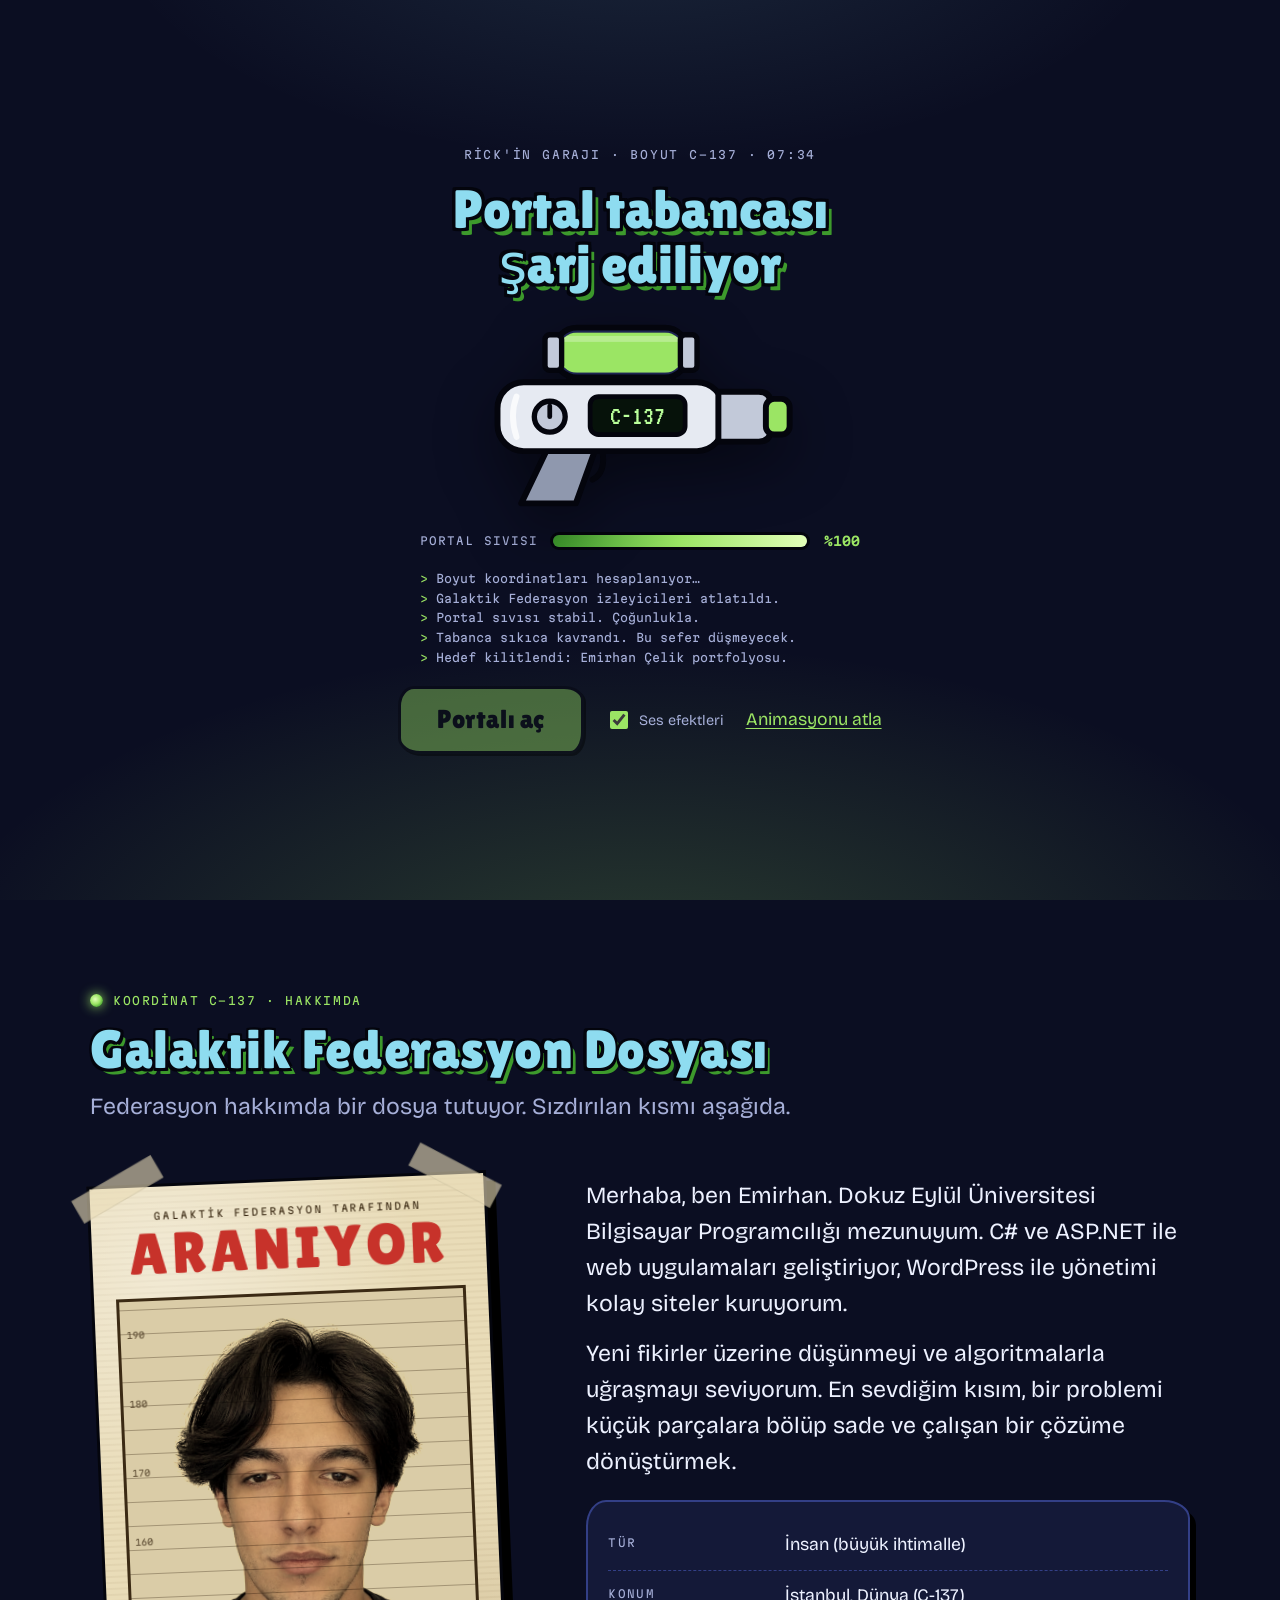
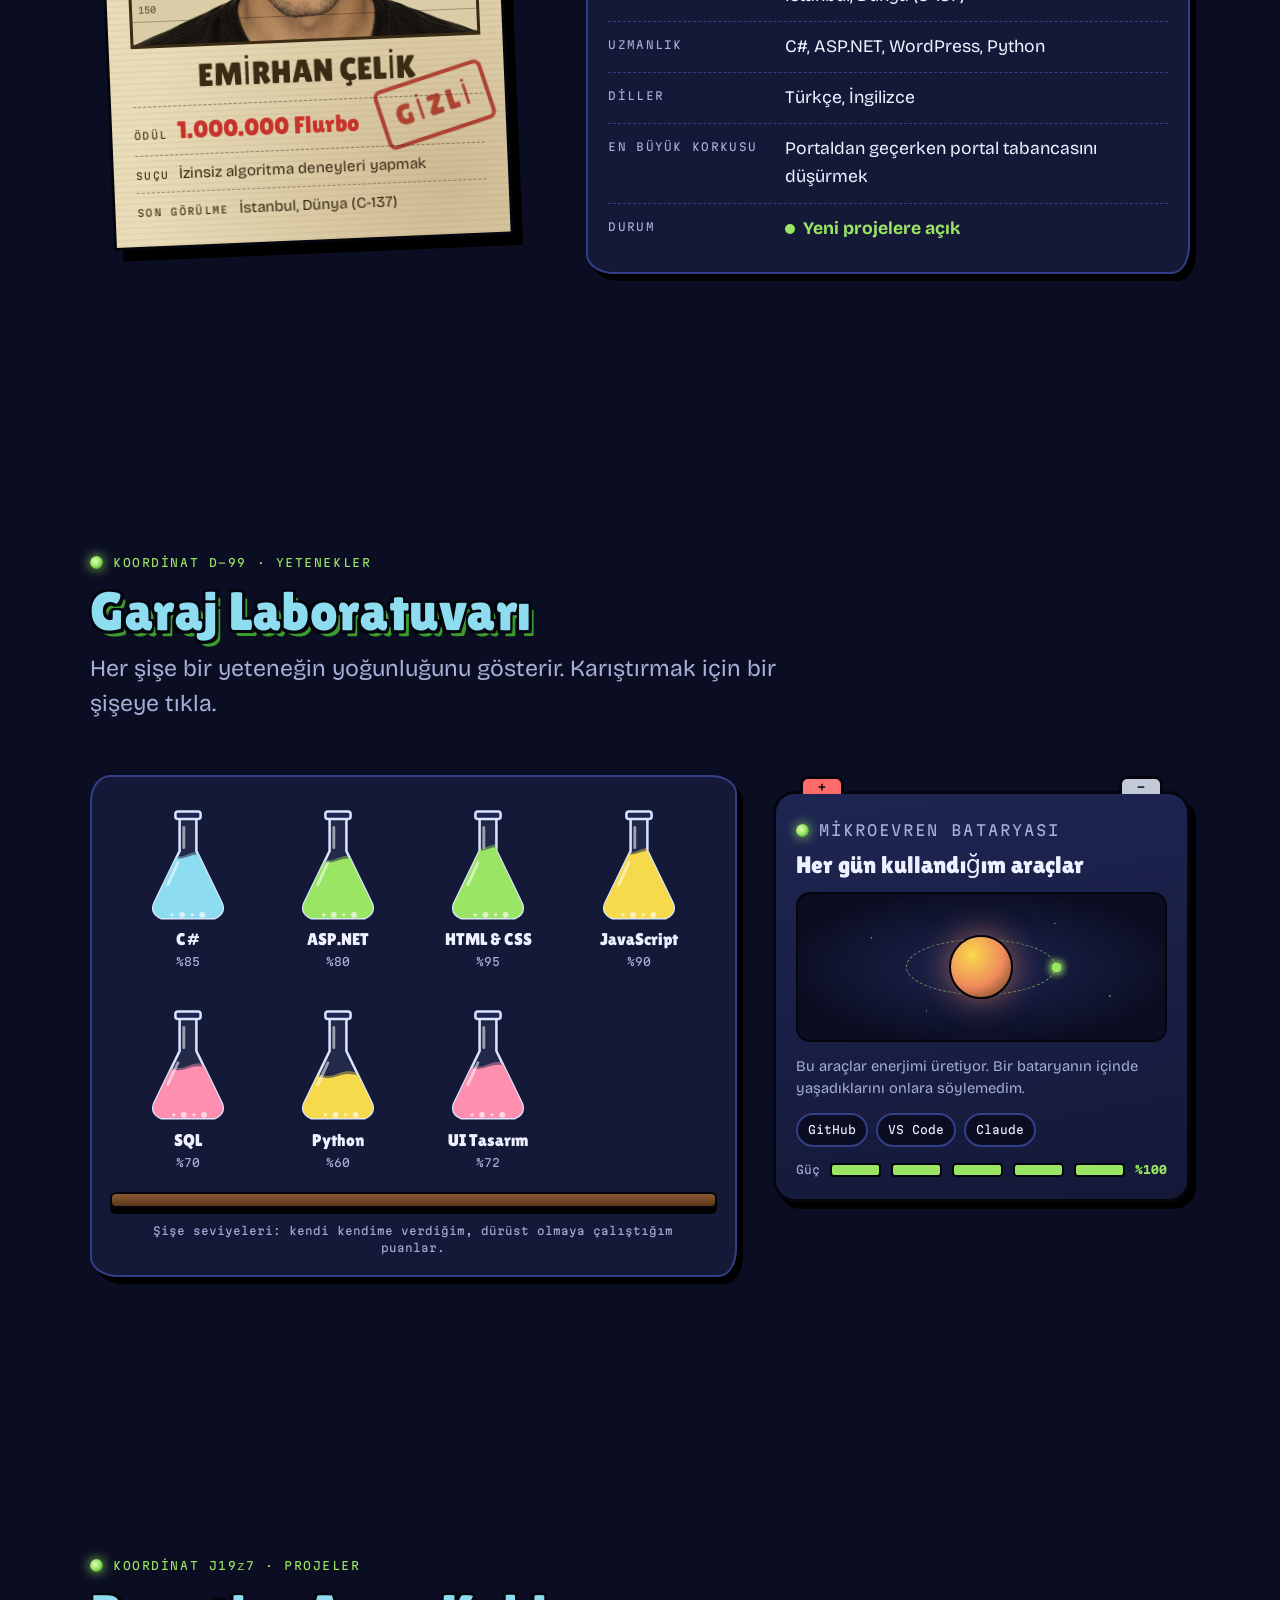
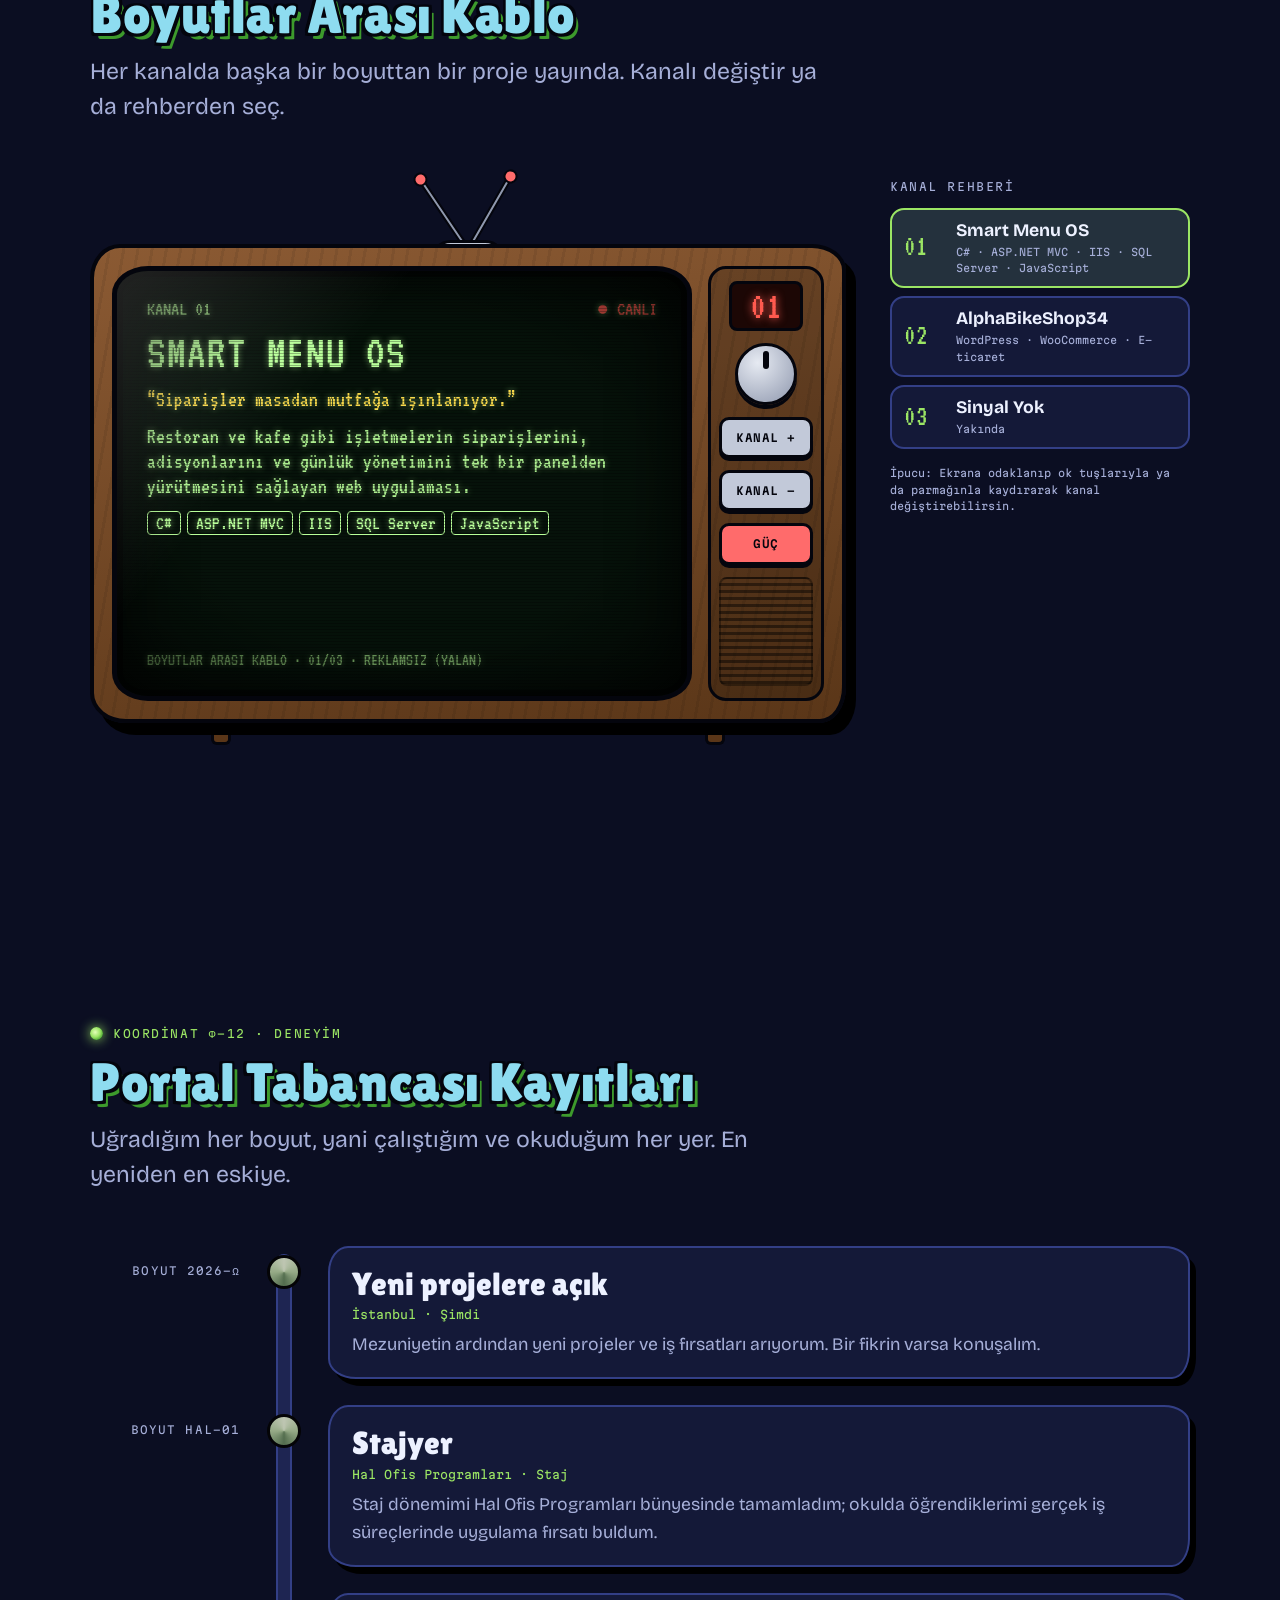
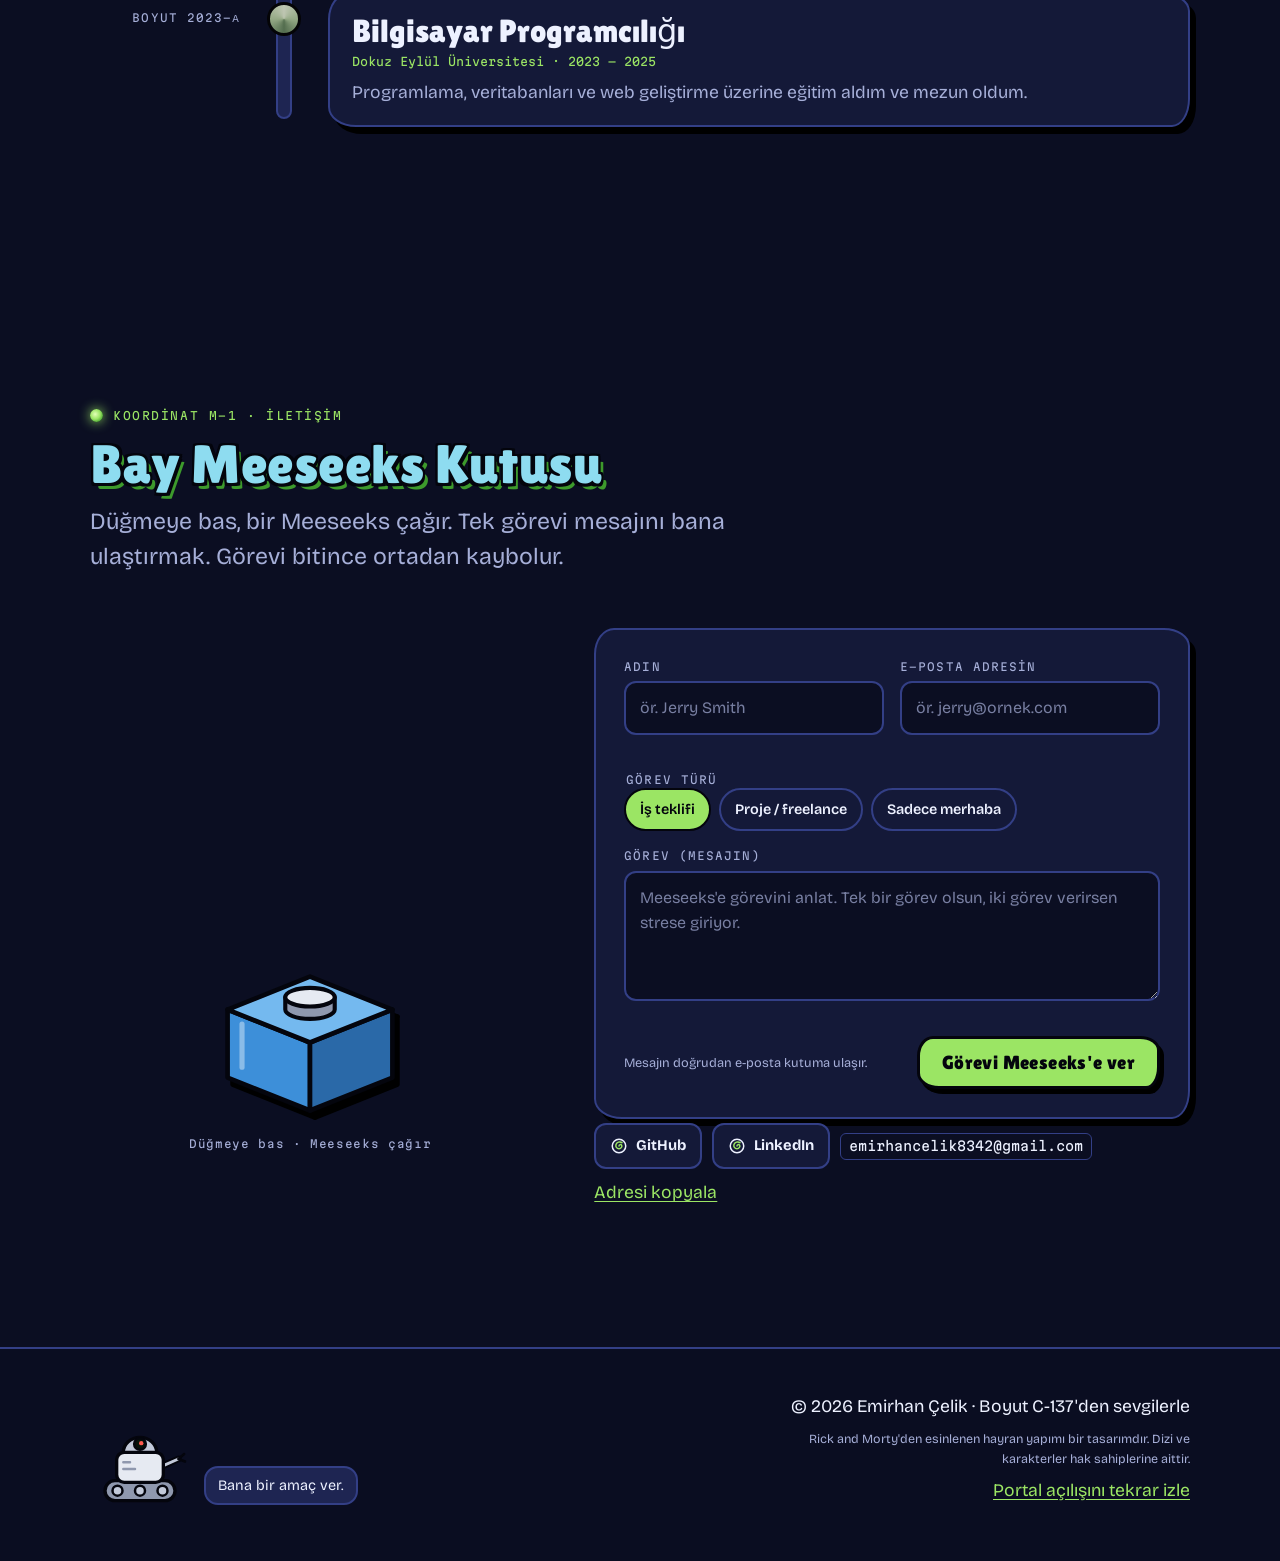
==== commit 5ead0e93: "İletişim formunu Formspree'ye bağla Mesajlar artık doğrudan e-postaya gidiyor. Gönderim sırasında be" ====
--- a/index.html
+++ b/index.html
@@ -909,6 +909,7 @@
             <textarea id="inMsg" name="message" placeholder="Meeseeks'e görevini anlat. Tek bir görev olsun, iki görev verirsen strese giriyor."></textarea>
             <p class="err" id="errMsg"></p>
           </div>
+          <input type="text" name="_gotcha" id="inGotcha" tabindex="-1" autocomplete="off" aria-hidden="true" style="display:none">
           <div class="form-foot">
             <p class="form-note">Meeseeks mesajını hazırlar, sen de e-posta uygulamandan gönderirsin.</p>
             <button class="btn" type="submit" id="sendBtn">Görevi Meeseeks'e ver</button>
@@ -1000,7 +1001,7 @@
   location: 'İstanbul, Dünya (C-137)',
   email: 'emirhancelik8342@gmail.com',
   photo: 'foto.jpg',       // index.html ile aynı klasördeki fotoğraf. Boş bırakırsan siluet görünür.
-  formEndpoint: '',        // İsteğe bağlı: Formspree vb. adres (ör. 'https://formspree.io/f/xxxx'). Boşsa e-posta uygulaması açılır.
+  formEndpoint: 'https://formspree.io/f/moejqrrd', // Formspree formu. Boş bırakırsan e-posta uygulaması açılır.
   bounty: '1.000.000 Flurbo',
   crime: 'İzinsiz algoritma deneyleri yapmak',
   socials: [
@@ -2103,27 +2104,46 @@
   lastMessage = `Kime: ${CONFIG.email}\nKonu: ${subject}\n\n${body}`;
   clearMee();
   meeSay('Gönderiyorum! Bana bak, gönderiyorum!');
-  let sent = false;
+  const result = $('#result'), sendBtn = $('#sendBtn');
+  result.hidden = true;
+  let sent = false, failed = false;
   if (CONFIG.formEndpoint) {
+    sendBtn.disabled = true;
+    sendBtn.textContent = 'Gönderiliyor…';
     try {
-      const res = await fetch(CONFIG.formEndpoint, { method: 'POST', headers: { 'Content-Type': 'application/json', Accept: 'application/json' }, body: JSON.stringify({ name, email, kind, message: msg, _subject: subject }) });
+      const res = await fetch(CONFIG.formEndpoint, {
+        method: 'POST',
+        headers: { 'Content-Type': 'application/json', Accept: 'application/json' },
+        body: JSON.stringify({ name, email, kind, message: msg, _subject: subject, _gotcha: $('#inGotcha').value }),
+      });
       sent = res.ok;
     } catch (err) { sent = false; }
+    failed = !sent;
+    sendBtn.disabled = false;
+    sendBtn.textContent = 'Görevi Meeseeks\'e ver';
   }
-  const result = $('#result');
   if (sent) {
-    $('#resultText').innerHTML = '<b>Mesajın gönderildi.</b> En kısa sürede dönüş yapacağım.';
+    $('#resultText').innerHTML = '<b>Mesajın gönderildi.</b> Teşekkürler, en kısa sürede dönüş yapacağım.';
     $('#mailLink').hidden = true; $('#copyMsg').hidden = true;
     form.reset();
   } else {
-    $('#resultText').innerHTML = '<b>Mesajın hazır.</b> E-posta uygulamanda açıp gönderebilir ya da kopyalayıp kendi e-postandan iletebilirsin.';
+    $('#resultText').innerHTML = failed
+      ? '<b>Mesaj şu an gönderilemedi.</b> E-posta uygulamanla göndermeyi deneyebilir ya da mesajı kopyalayıp kendi e-postandan iletebilirsin.'
+      : '<b>Mesajın hazır.</b> E-posta uygulamanda açıp gönderebilir ya da kopyalayıp kendi e-postandan iletebilirsin.';
     $('#mailLink').hidden = false; $('#copyMsg').hidden = false;
     $('#mailLink').href = `mailto:${CONFIG.email}?subject=${encodeURIComponent(subject)}&body=${encodeURIComponent(body)}`;
   }
   result.hidden = false;
-  mee.timers.push(setTimeout(() => meeSay('Tamamdır! Görev tamamlandı!'), 900));
+  if (failed) {
+    mee.el.classList.add('stressed');
+    meeSay('Olmadı! Başka bir yoldan deneyelim!');
+    mee.timers.push(setTimeout(() => mee.el.classList.remove('stressed'), 1700));
+    return;
+  }
+  mee.timers.push(setTimeout(() => meeSay(sent ? 'Tamamdır! Mesaj gönderildi!' : 'Tamamdır! Görev tamamlandı!'), 900));
   mee.timers.push(setTimeout(meeVanish, 2500));
 });
+if (CONFIG.formEndpoint) $('.form-note').textContent = 'Mesajın doğrudan e-posta kutuma ulaşır.';
 $('#mailLink').addEventListener('click', e => e.stopPropagation());
 async function copyText(text, btn, okLabel) {
   const orig = btn.textContent;
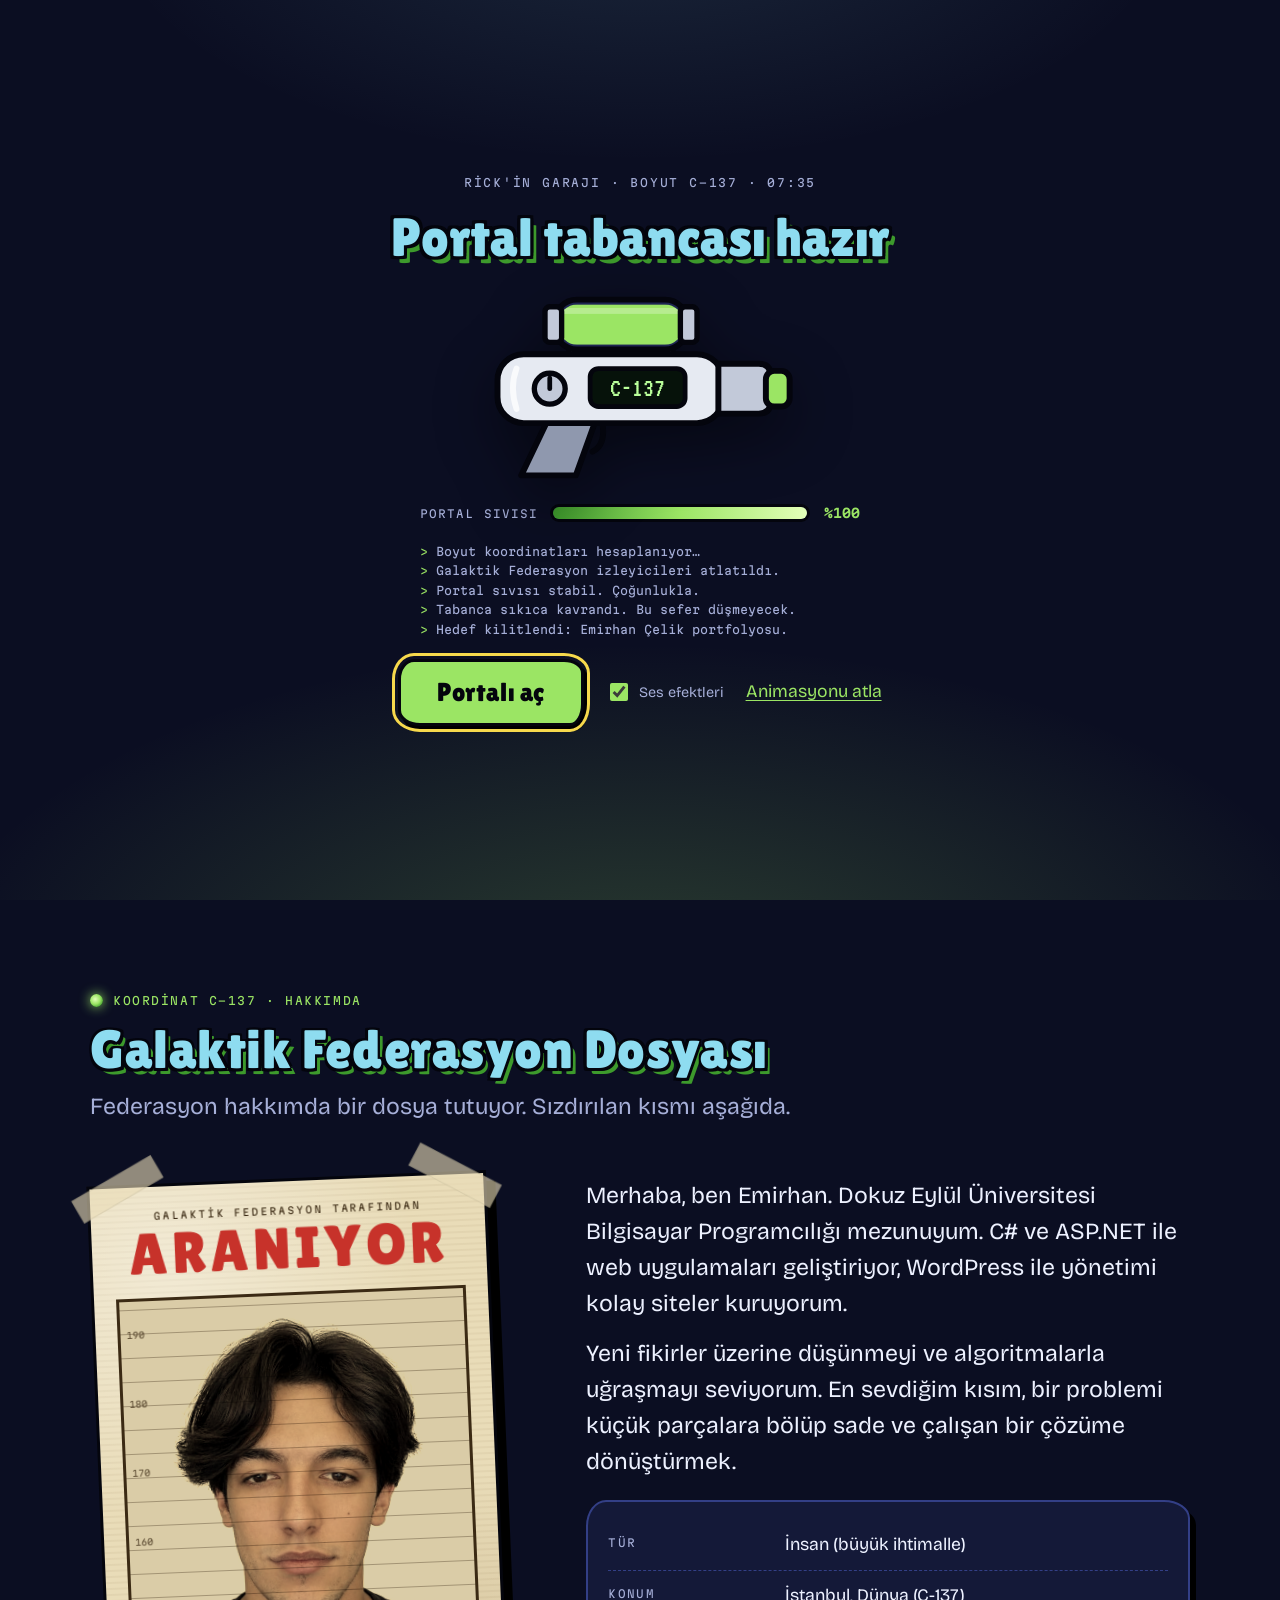
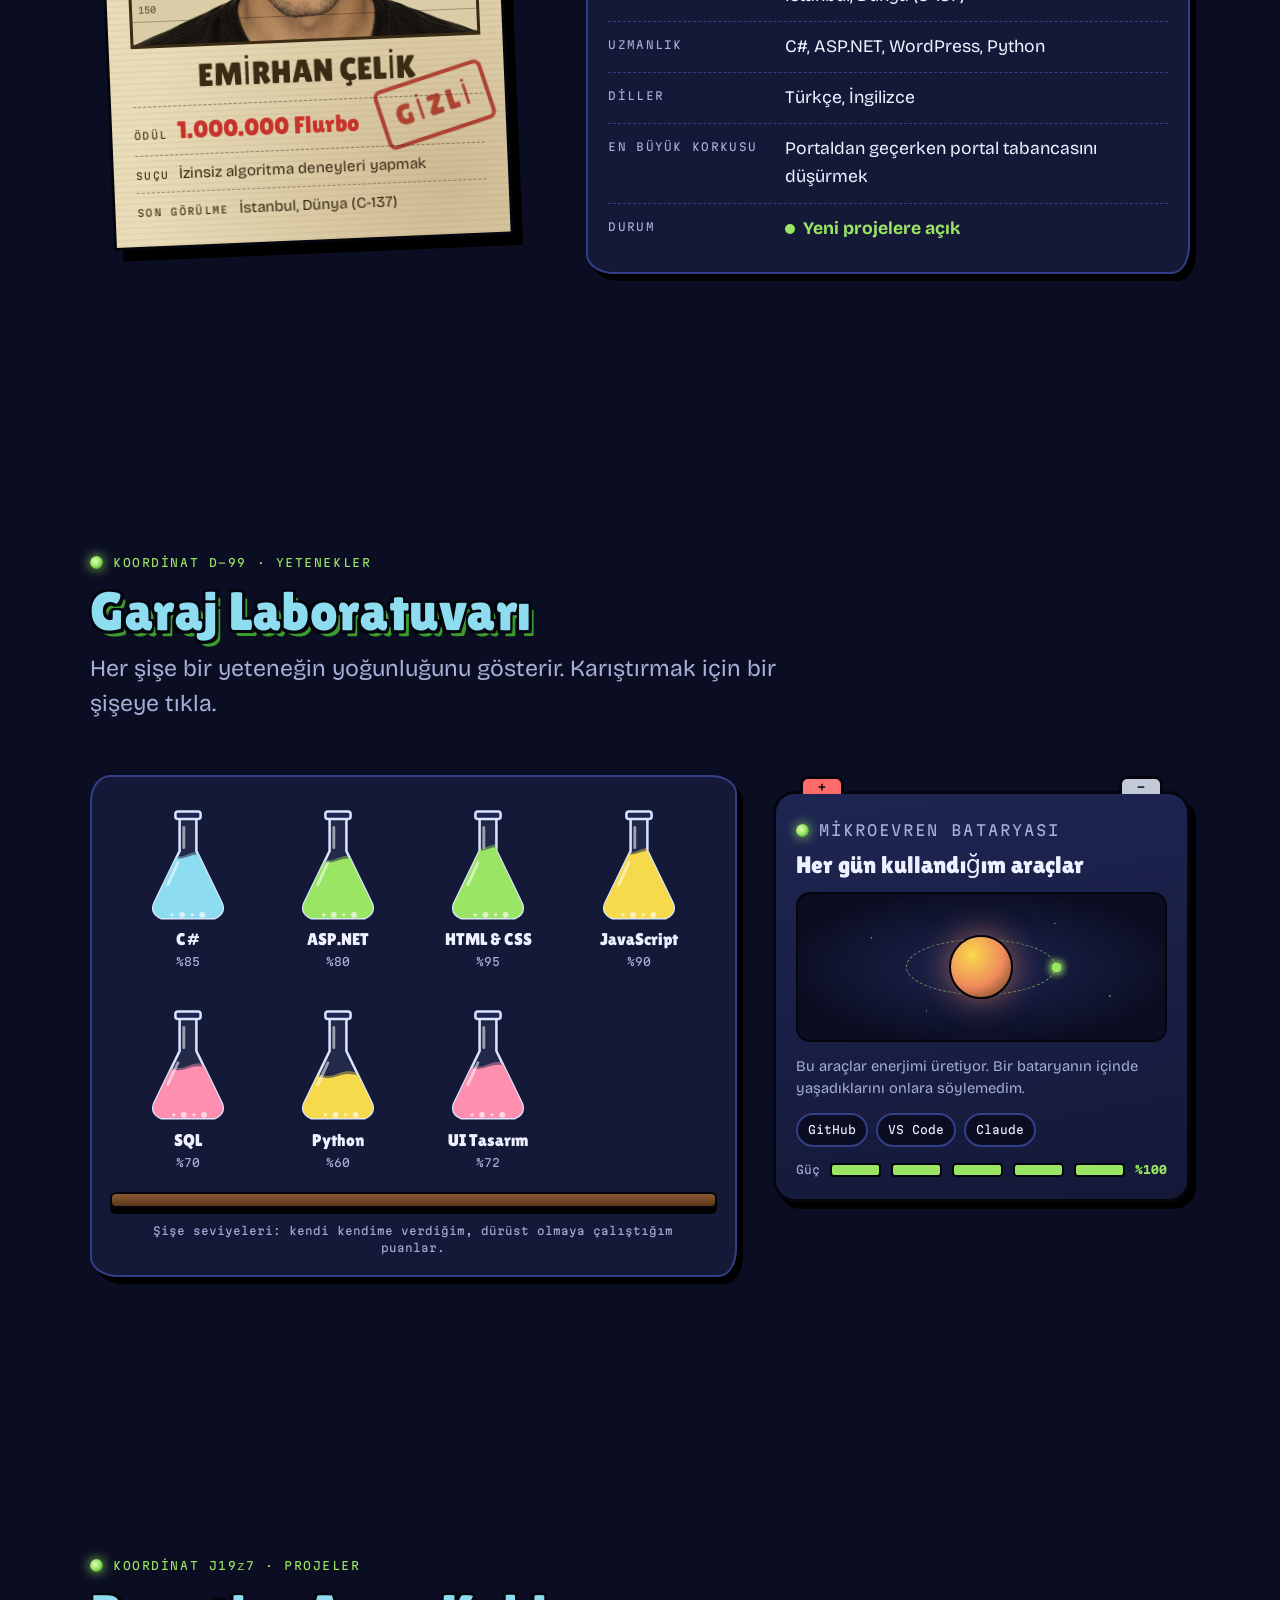
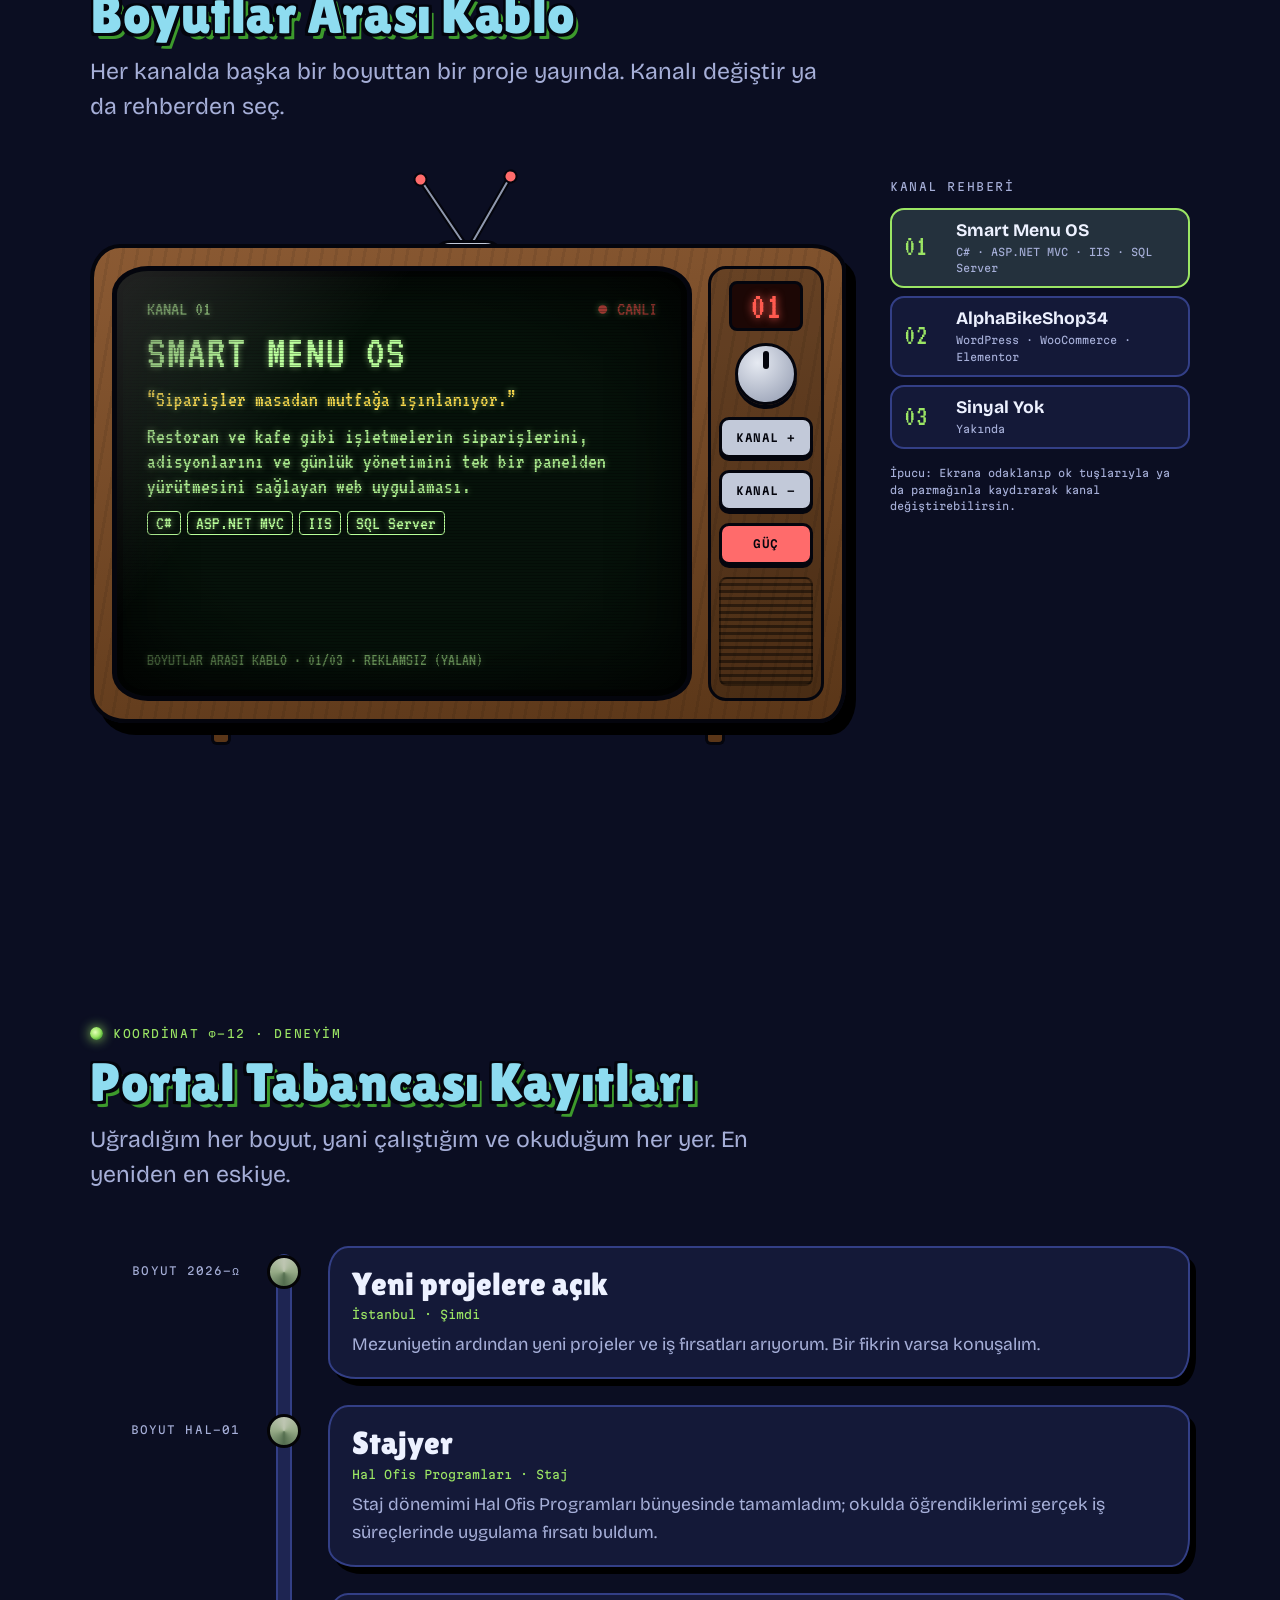
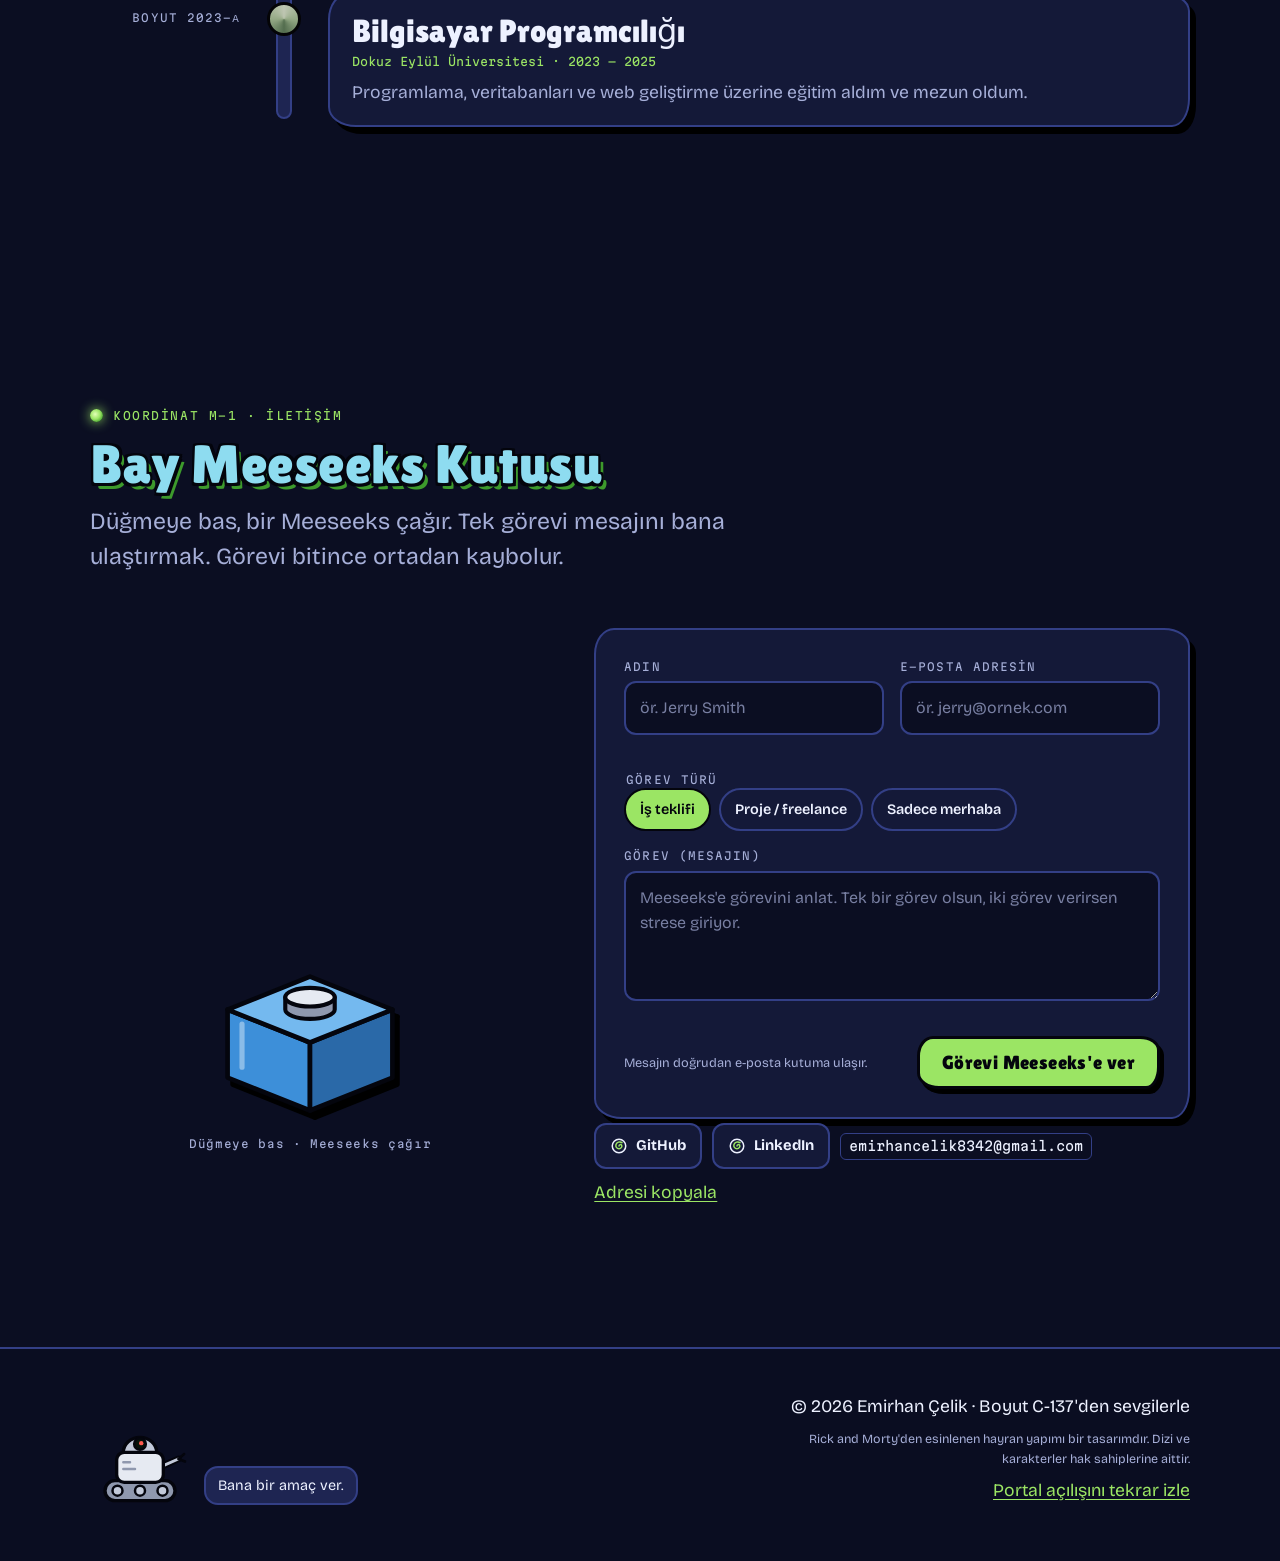
==== commit 58149c59: "Proje bilgilerini güncelle AlphaBikeShop34'e canlı site bağlantısı eklendi, açıklama ve etiketler (W" ====
--- a/index.html
+++ b/index.html
@@ -1037,15 +1037,15 @@
       title: 'Smart Menu OS',
       tagline: 'Siparişler masadan mutfağa ışınlanıyor.',
       desc: 'Restoran ve kafe gibi işletmelerin siparişlerini, adisyonlarını ve günlük yönetimini tek bir panelden yürütmesini sağlayan web uygulaması.',
-      tags: ['C#', 'ASP.NET MVC', 'IIS', 'SQL Server', 'JavaScript'],
+      tags: ['C#', 'ASP.NET MVC', 'IIS', 'SQL Server'],
       links: [],
     },
     {
       title: 'AlphaBikeShop34',
       tagline: 'Ride with alpha.',
-      desc: 'Bir bisiklet mağazası için hazırlanmış e-ticaret sitesi. Ürünlerin listelenmesinden sepete ve siparişe kadar tüm alışveriş sürecini kapsar.',
-      tags: ['WordPress', 'WooCommerce', 'E-ticaret'],
-      links: [],
+      desc: 'İstanbul Esenler\'deki bir bisiklet mağazası ve servisi için hazırladığım e-ticaret sitesi. Ürünlerin listelenmesinden sepete ve siparişe kadar tüm alışveriş sürecini kapsar.',
+      tags: ['WordPress', 'WooCommerce', 'Elementor'],
+      links: [{ label: 'Siteyi ziyaret et', url: 'https://alphabikeshop34.com' }],
     },
     {
       title: 'Sinyal Yok',
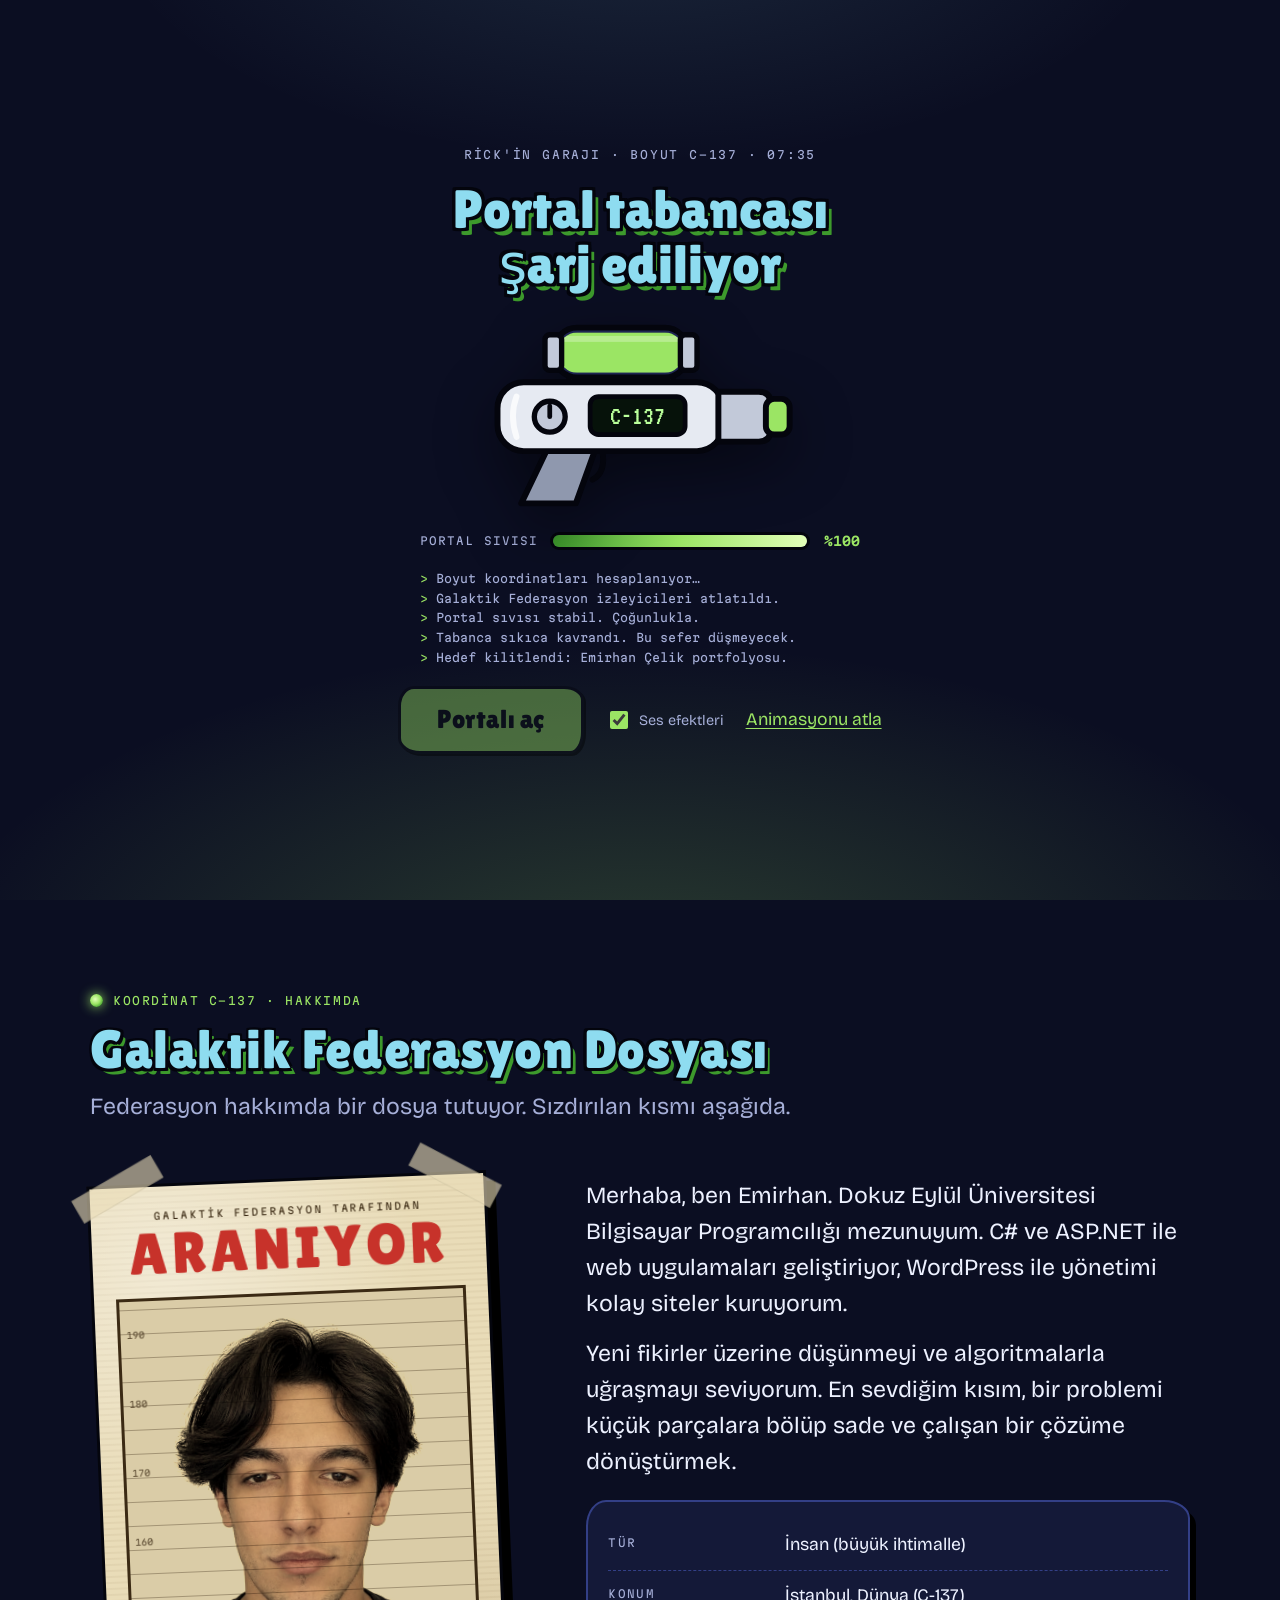
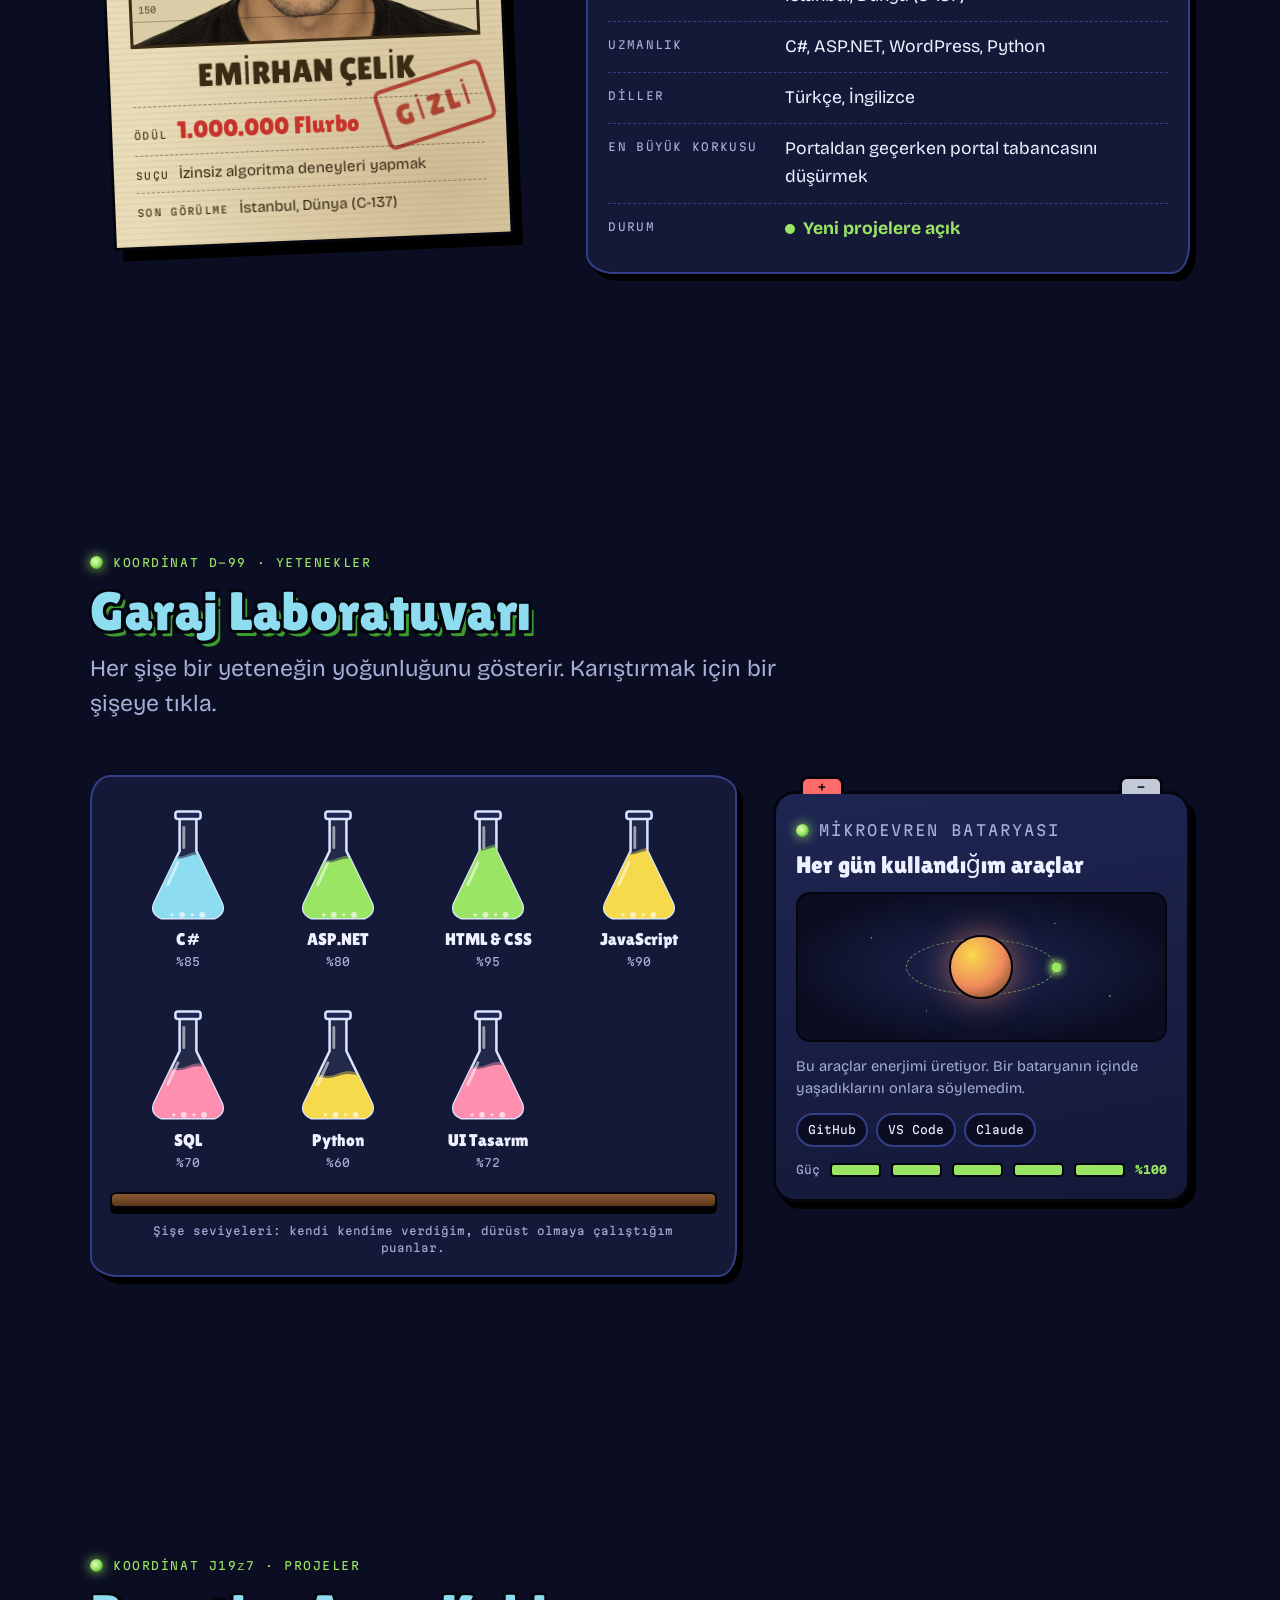
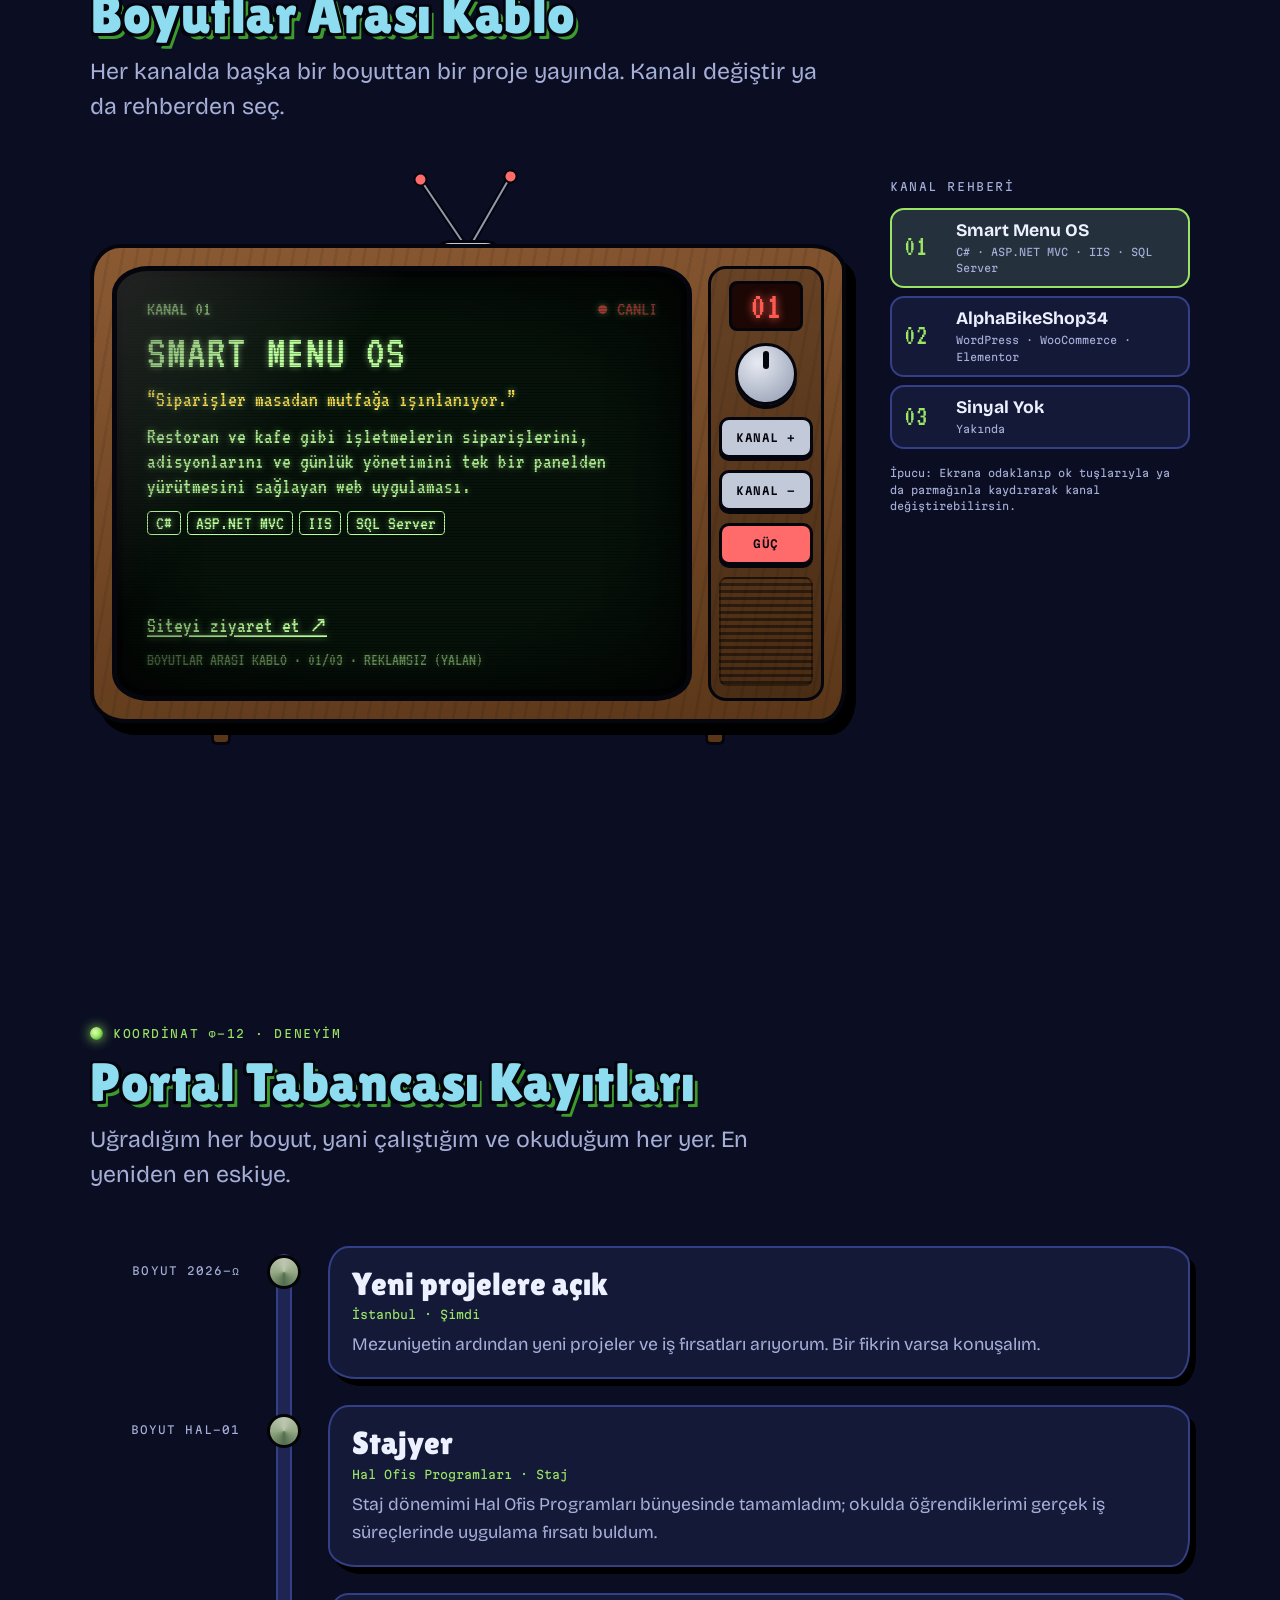
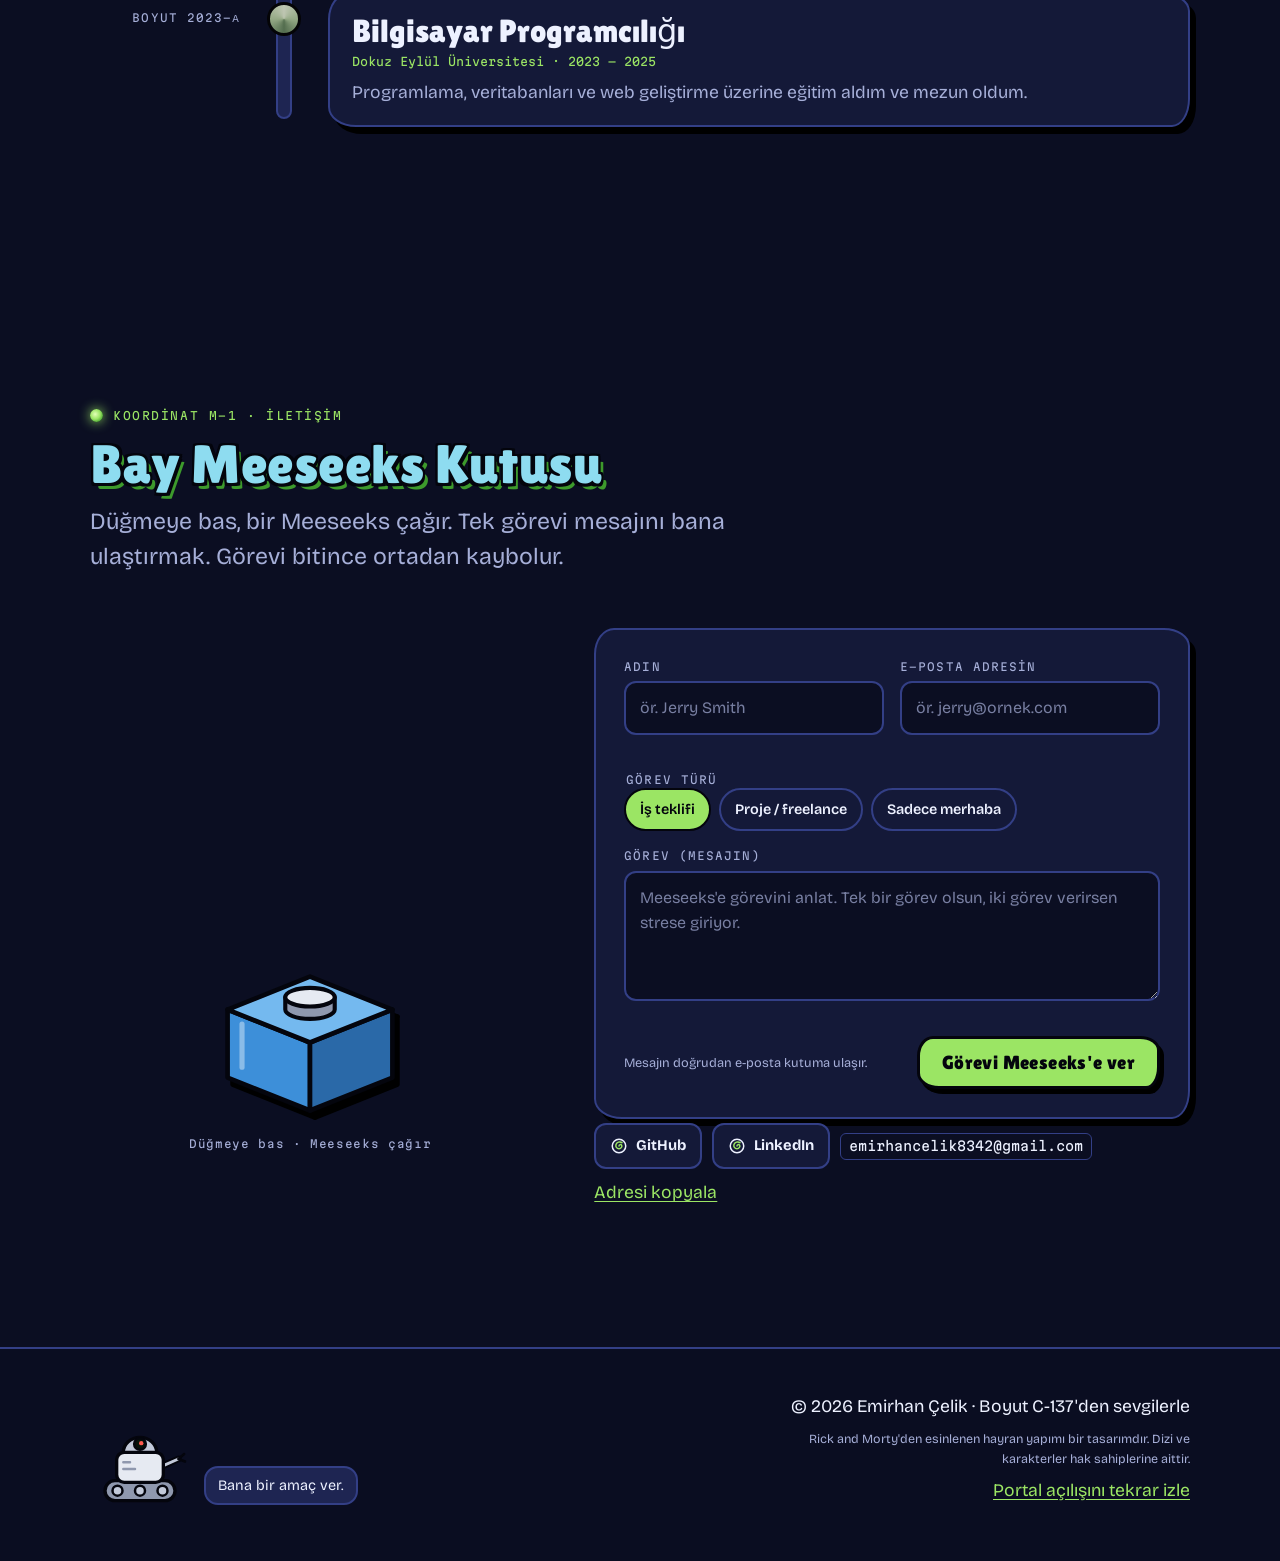
==== commit 58591b3c: "SmartMenuOS sitesi: smartmenuos.com adresi, eski adresten yönlendirme, portfolyoda site bağlantısı C" ====
--- a/index.html
+++ b/index.html
@@ -1038,7 +1038,7 @@
       tagline: 'Siparişler masadan mutfağa ışınlanıyor.',
       desc: 'Restoran ve kafe gibi işletmelerin siparişlerini, adisyonlarını ve günlük yönetimini tek bir panelden yürütmesini sağlayan web uygulaması.',
       tags: ['C#', 'ASP.NET MVC', 'IIS', 'SQL Server'],
-      links: [],
+      links: [{ label: 'Siteyi ziyaret et', url: 'https://smartmenuos.com' }],
     },
     {
       title: 'AlphaBikeShop34',
